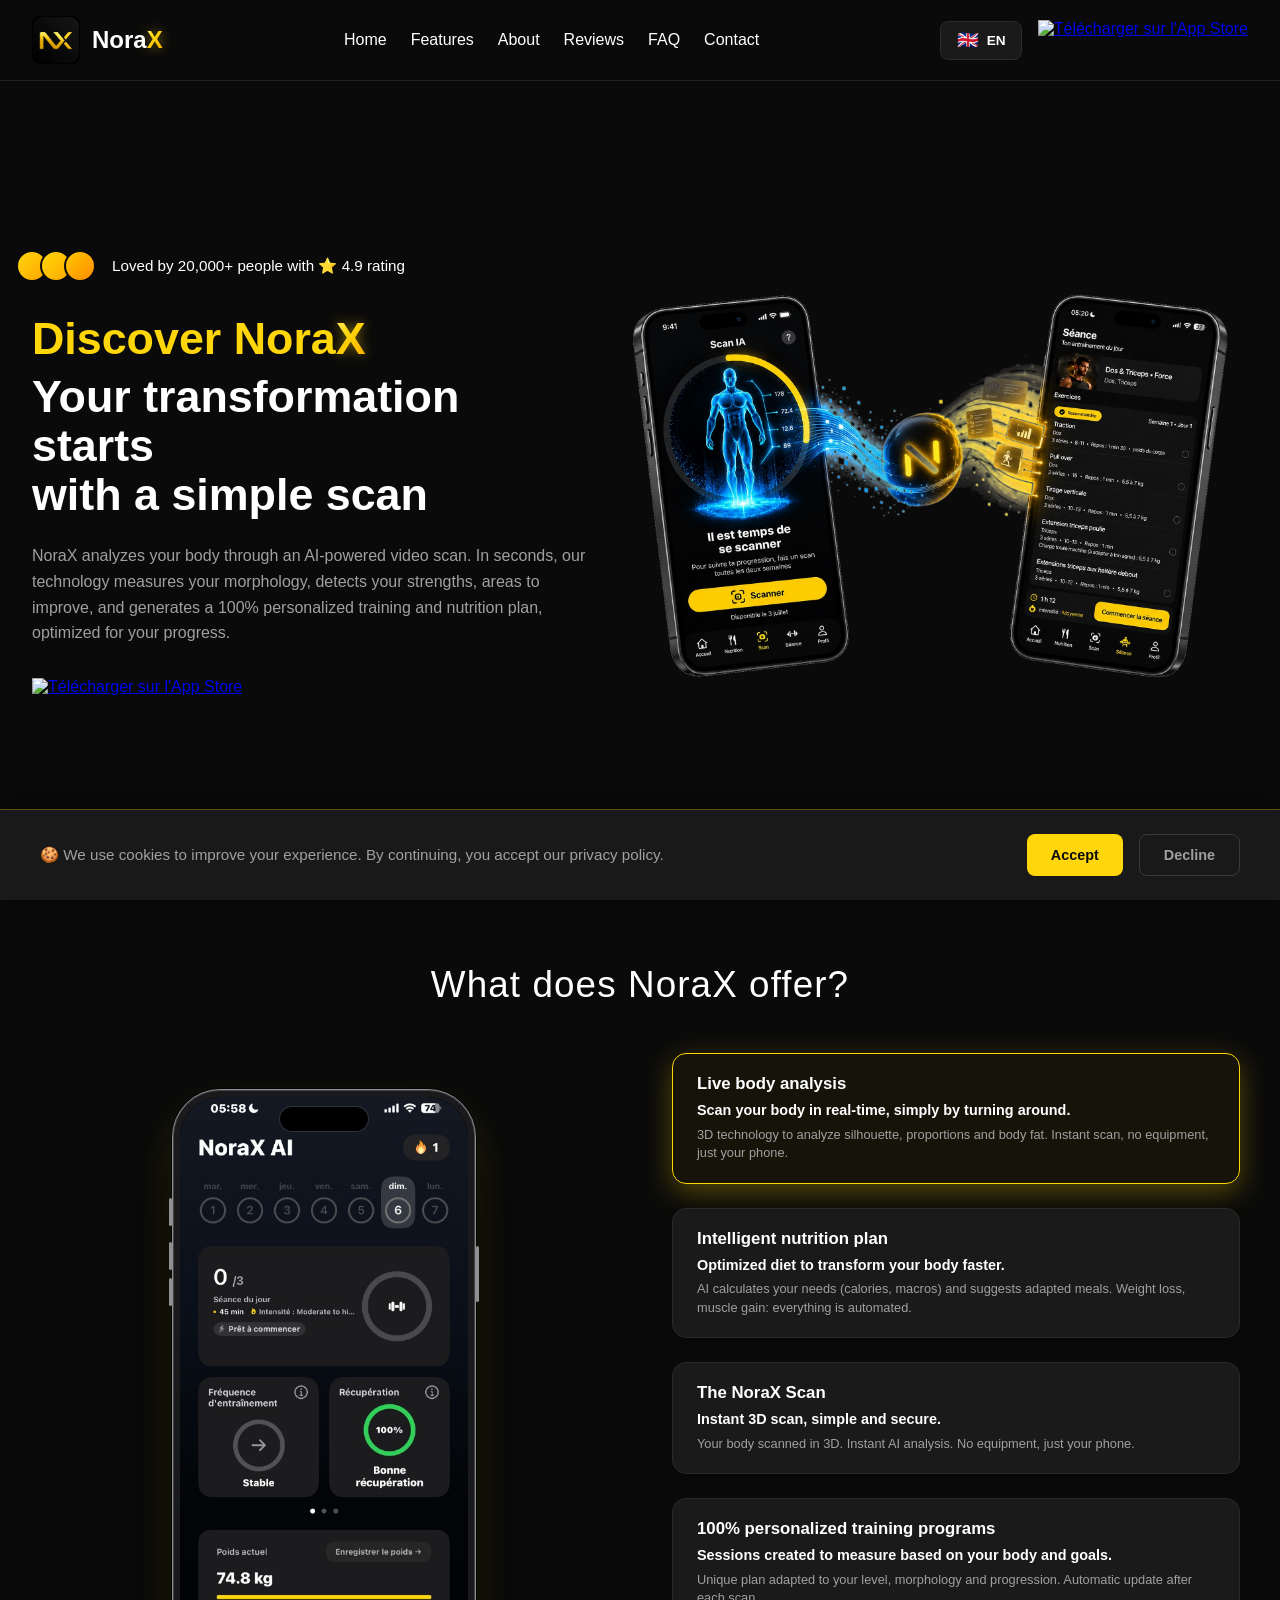
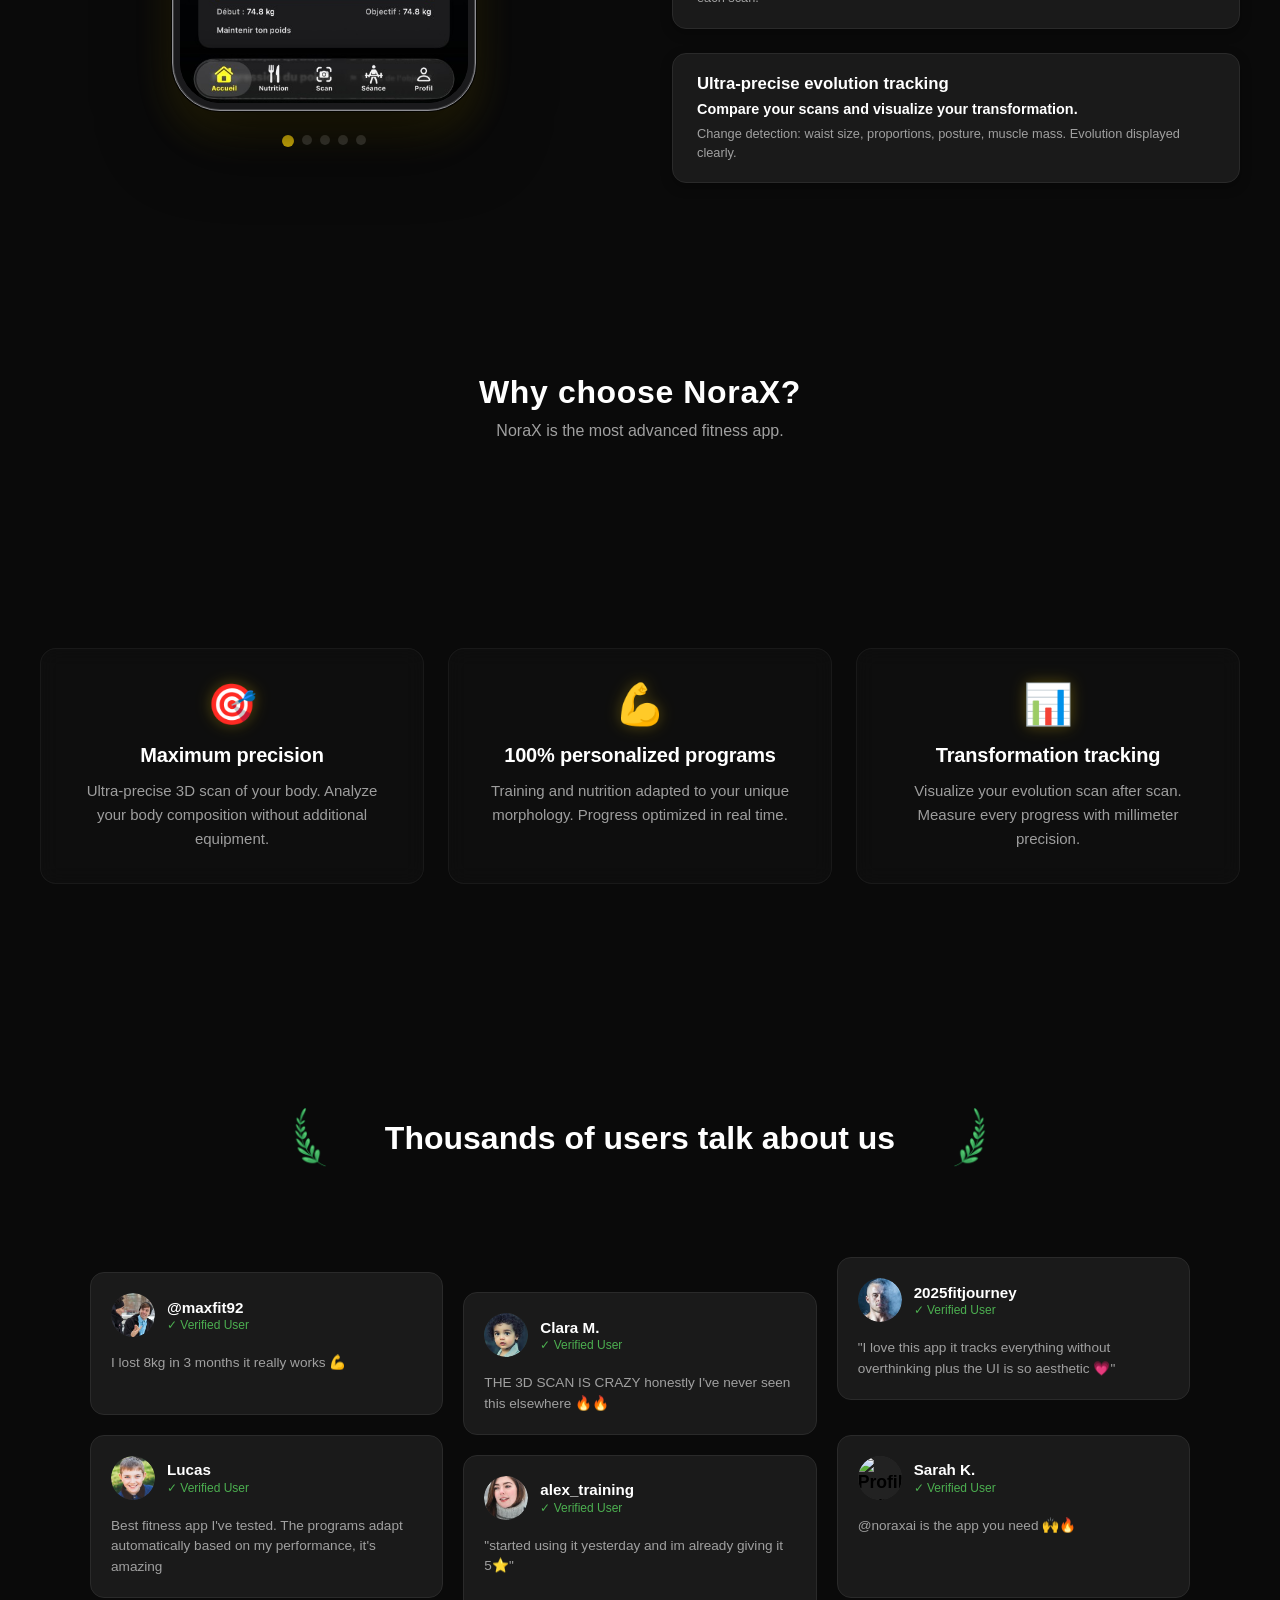
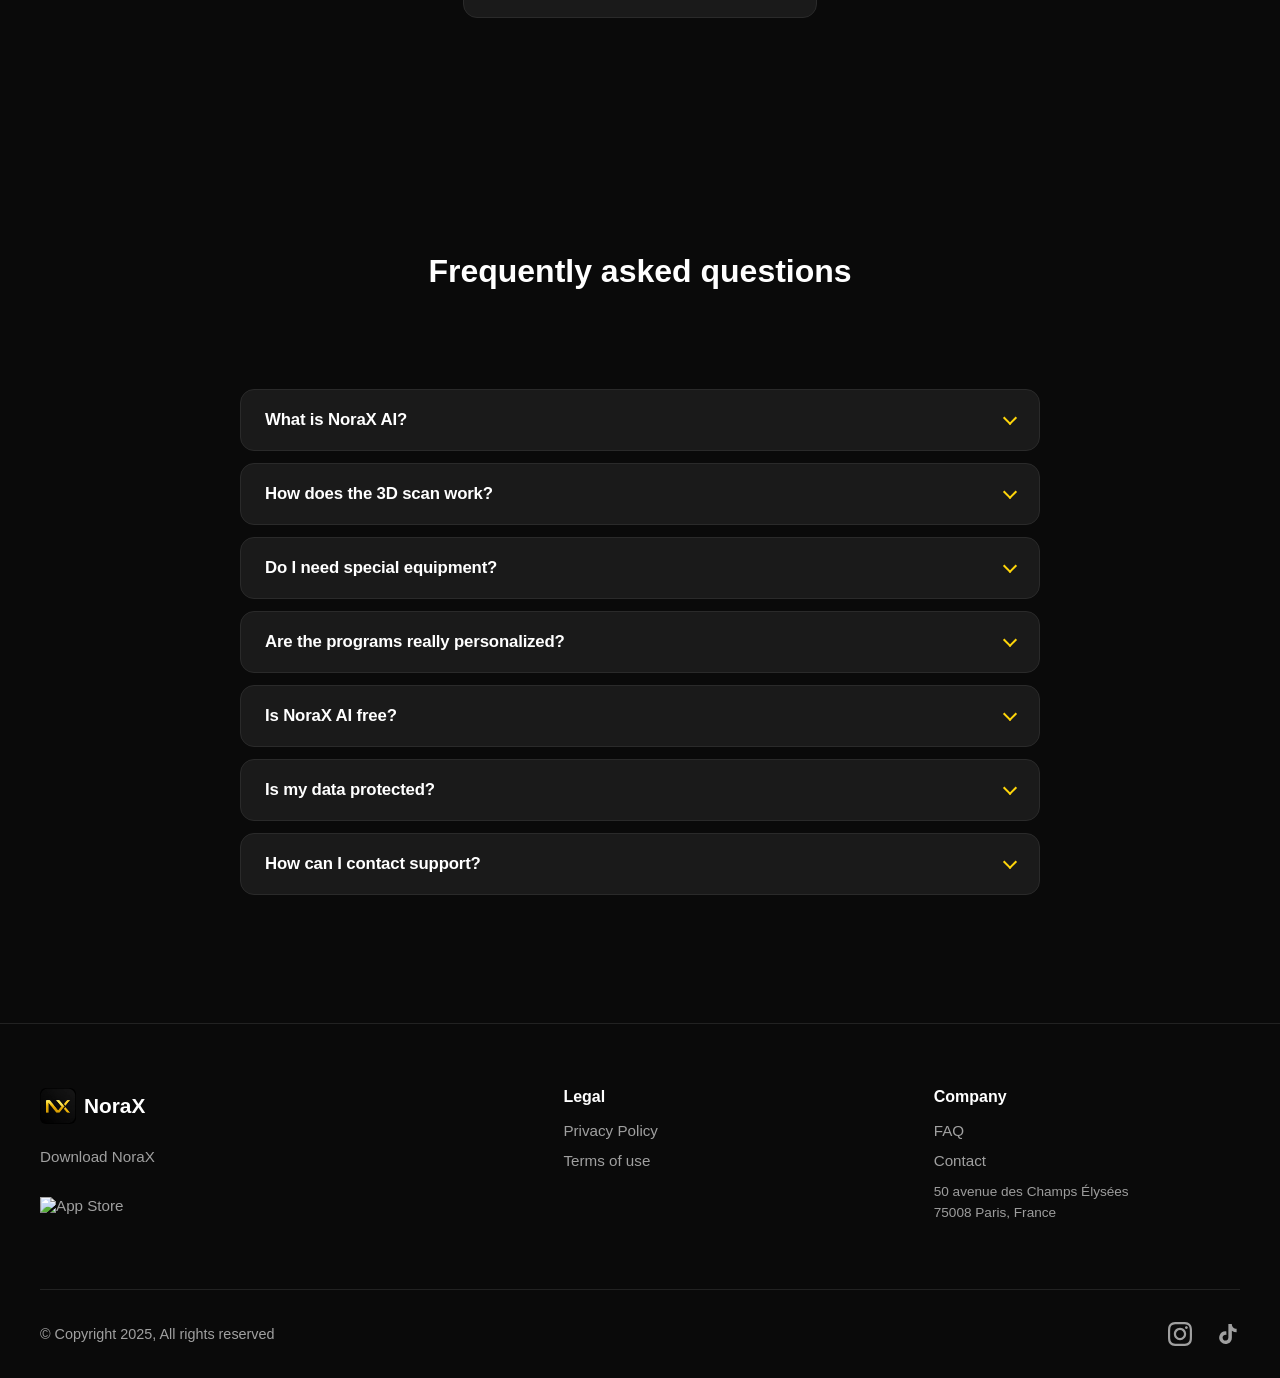
==== index.html @ 74c26665 "Restore the original simple FAQ accordion. Co-authored-by: Cursor <cursoragent@cursor.com>" ====
<!DOCTYPE html>
<html lang="fr">
<head>
    <link rel="icon" type="image/x-icon" href="favicon.ico">
    <link rel="icon" type="image/png" sizes="32x32" href="favicon-32.png">
    <link rel="icon" type="image/png" sizes="16x16" href="favicon-16.png">
    <meta charset="UTF-8">
    <meta name="viewport" content="width=device-width, initial-scale=1.0, maximum-scale=1.0, user-scalable=no">
    <title data-lang-fr="NoraX - Votre transformation commence avec un simple scan" data-lang-en="NoraX - Your transformation starts with a simple scan" data-lang-es="NoraX - Tu transformación comienza con un simple escaneo" data-lang-it="NoraX - La tua trasformazione inizia con una semplice scansione">NoraX - Votre transformation commence avec un simple scan</title>
    
    <!-- Preload Critical Assets -->
    <link rel="preload" href="styles.v3.css?v=1788662300" as="style">
    <link rel="preload" href="images/hero-norax-2560.png" as="image" imagesrcset="images/hero-norax-1920.png 1920w, images/hero-norax-2560.png 2560w, images/hero-norax-3840.png 3840w" imagesizes="(max-width: 768px) 100vw, (max-width: 1280px) 94vw, 1240px">
    <link rel="preload" href="images/app/01-accueil.jpg?v=1788662200" as="image">
    <link rel="preconnect" href="https://tools.applemediaservices.com">
    
    <!-- PWA Manifest -->
    <link rel="manifest" href="manifest.json">
    <meta name="theme-color" content="#FFD60A">
    <link rel="apple-touch-icon" href="logo-192.png">
    
    <!-- SEO Meta Tags -->
    <meta name="description" content="NoraX analyse votre corps grâce à l'IA et génère un plan d'entraînement 100% personnalisé. Transformation fitness intelligente." data-lang-fr="NoraX analyse votre corps grâce à l'IA et génère un plan d'entraînement 100% personnalisé. Transformation fitness intelligente." data-lang-en="NoraX analyzes your body with AI and generates a 100% personalized training plan. Smart fitness transformation." data-lang-es="NoraX analiza tu cuerpo con IA y genera un plan de entrenamiento 100% personalizado. Transformación fitness intelligente." data-lang-it="NoraX analizza il tuo corpo con l'IA e genera un piano di allenamento 100% personalizzato. Trasformazione fitness intelligente.">
    <meta name="keywords" content="fitness, IA, scan corporel, entraînement personnalisé, nutrition, transformation">
    
    <link rel="stylesheet" href="styles.v3.css?v=1788662300">
</head>
<body>
    <!-- Cookie Consent Banner -->
    <div class="cookie-banner" id="cookieBanner">
        <div class="cookie-content">
            <p data-lang-fr="🍪 Nous utilisons des cookies pour améliorer votre expérience. En continuant, vous acceptez notre politique de confidentialité." 
               data-lang-en="🍪 We use cookies to improve your experience. By continuing, you accept our privacy policy." 
               data-lang-es="🍪 Utilizamos cookies para mejorar tu experiencia. Al continuar, aceptas nuestra política de privacidad." 
               data-lang-it="🍪 Utilizziamo i cookie per migliorare la tua esperienza. Continuando, accetti la nostra politica sulla privacy.">
                🍪 Nous utilisons des cookies pour améliorer votre expérience. En continuant, vous acceptez notre politique de confidentialité.
            </p>
            <div class="cookie-buttons">
                <button class="cookie-btn cookie-accept" onclick="acceptCookies()" 
                        data-lang-fr="Accepter" data-lang-en="Accept" data-lang-es="Aceptar" data-lang-it="Accetta">Accepter</button>
                <button class="cookie-btn cookie-decline" onclick="declineCookies()" 
                        data-lang-fr="Refuser" data-lang-en="Decline" data-lang-es="Rechazar" data-lang-it="Rifiuta">Refuser</button>
            </div>
        </div>
    </div>
    
    <!-- Header -->
    <header>
        <nav class="navbar">
            <a href="/" class="logo">
                <img src="logo.png" alt="NoraX Logo" class="logo-img" loading="eager">
                <span>Nora<span class="gold-x">X</span></span>
            </a>
            <ul class="nav-links">
                <li><a href="#home" data-lang-fr="Accueil" data-lang-en="Home" data-lang-es="Inicio" data-lang-it="Home">Accueil</a></li>
                <li><a href="#features" data-lang-fr="Fonctionnalités" data-lang-en="Features" data-lang-es="Características" data-lang-it="Caratteristiche">Fonctionnalités</a></li>
                <li><a href="#about" data-lang-fr="À propos" data-lang-en="About" data-lang-es="Acerca de" data-lang-it="Chi siamo">À propos</a></li>
                <li><a href="#testimonials" data-lang-fr="Avis" data-lang-en="Reviews" data-lang-es="Opiniones" data-lang-it="Recensioni">Avis</a></li>
                <li><a href="#faq" data-lang-fr="FAQ" data-lang-en="FAQ" data-lang-es="FAQ" data-lang-it="FAQ">FAQ</a></li>
                <li><a href="mailto:support@noraxai.app" data-lang-fr="Contact" data-lang-en="Contact" data-lang-es="Contacto" data-lang-it="Contatto">Contact</a></li>
            </ul>
            <div class="nav-buttons">
                <div class="language-selector">
                    <button class="lang-btn active" data-lang="fr">
                        <span class="flag">🇫🇷</span>
                        <span class="lang-text">FR</span>
                    </button>
                    <div class="lang-dropdown">
                        <button class="lang-option" data-lang="fr">
                            <span class="flag">🇫🇷</span>
                            <span>Français</span>
                        </button>
                        <button class="lang-option" data-lang="en">
                            <span class="flag">🇬🇧</span>
                            <span>English</span>
                        </button>
                        <button class="lang-option" data-lang="es">
                            <span class="flag">🇪🇸</span>
                            <span>Español</span>
                        </button>
                        <button class="lang-option" data-lang="it">
                            <span class="flag">🇮🇹</span>
                            <span>Italiano</span>
                        </button>
                    </div>
                </div>
                <a href="https://apps.apple.com/fr/app/norax-ai/id6776386015" class="store-badge">
                    <img src="https://tools.applemediaservices.com/api/badges/download-on-the-app-store/black/en-us?size=250x83" alt="Télécharger sur l'App Store" loading="eager">
                </a>
            </div>
        </nav>
    </header>

    <!-- Hero Section -->
    <section class="hero" id="home">
        <div class="hero-content">
            <div class="hero-text">
                <div class="social-proof">
                    <div class="user-avatars">
                        <div class="avatar"></div>
                        <div class="avatar"></div>
                        <div class="avatar"></div>
                    </div>
                    <span style="margin-left: 0;" data-lang-fr="Aimé par + 20 000 personnes avec ⭐ 4.9 de note" data-lang-en="Loved by 20,000+ people with ⭐ 4.9 rating" data-lang-es="Amado por más de 20 000 personas con ⭐ 4.9 de calificación" data-lang-it="Amato da oltre 20.000 persone con ⭐ 4.9 di valutazione">Aimé par + 20 000 personnes avec ⭐ 4.9 de note</span>
                </div>
                
                <h1 data-lang-fr="Découvrez Nora<span class='gold-x'>X</span>" data-lang-en="Discover Nora<span class='gold-x'>X</span>" data-lang-es="Descubre Nora<span class='gold-x'>X</span>" data-lang-it="Scopri Nora<span class='gold-x'>X</span>">Découvrez Nora<span class="gold-x">X</span></h1>
                <h2 data-lang-fr="Votre transformation commence<br>avec un simple scan" data-lang-en="Your transformation starts<br>with a simple scan" data-lang-es="Tu transformación comienza<br>con un simple escaneo" data-lang-it="La tua trasformazione inizia<br>con una semplice scansione"><span class="hero-subtitle-text">Votre transformation commence<br>avec un simple scan</span></h2>
                
                <p class="description" data-lang-fr="NoraX analyse votre corps grâce à un scan vidéo alimenté par l'IA. En quelques secondes, notre technologie mesure votre morphologie, détecte vos points forts, vos zones à améliorer, et génère un plan d'entraînement et de nutrition 100% personnalisé, optimisé pour votre progression." data-lang-en="NoraX analyzes your body through an AI-powered video scan. In seconds, our technology measures your morphology, detects your strengths, areas to improve, and generates a 100% personalized training and nutrition plan, optimized for your progress." data-lang-es="NoraX analiza tu cuerpo mediante un escaneo de video impulsado por IA. En segundos, nuestra tecnología mide tu morfología, detecta tus puntos fuertes, áreas a mejorar y genera un plan de entrenamiento y nutrición 100% personalizado, optimizado para tu progreso." data-lang-it="NoraX analizza il tuo corpo tramite una scansione video alimentata dall'IA. In pochi secondi, la nostra tecnologia misura la tua morfologia, rileva i tuoi punti di forza, le aree da migliorare e genera un piano di allenamento e nutrizione 100% personalizzato, ottimizzato per il tuo progresso.">
                    NoraX analyse votre corps grâce à un scan vidéo alimenté par l'IA.
                    En quelques secondes, notre technologie mesure votre morphologie, détecte vos points forts, vos zones à améliorer, et génère un plan d'entraînement et de nutrition 100% personnalisé, optimisé pour votre progression.
                </p>
                
                <div class="cta-buttons">
                    <a href="https://apps.apple.com/fr/app/norax-ai/id6776386015" class="app-store-btn">
                        <img src="https://tools.applemediaservices.com/api/badges/download-on-the-app-store/black/en-us?size=250x83" alt="Télécharger sur l'App Store" loading="lazy">
                    </a>
                </div>
            </div>
            
            <div class="norax-hero-media">
                <img
                    src="images/hero-norax-2560.png"
                    srcset="
                        images/hero-norax-1920.png 1920w,
                        images/hero-norax-2560.png 2560w,
                        images/hero-norax-3840.png 3840w
                    "
                    sizes="(max-width: 768px) 100vw, (max-width: 1280px) 94vw, 1240px"
                    width="3840"
                    height="2560"
                    alt="NoraX transforme un scan corporel en séance personnalisée"
                    class="norax-hero-image"
                    decoding="async"
                    fetchpriority="high"
                >
            </div>
        </div>
    </section>

    <!-- Features Section -->
    <section class="features fade-in-section" id="features">
        <h2 data-lang-fr="Que propose NoraX ?" data-lang-en="What does NoraX offer?" data-lang-es="¿Qué ofrece NoraX?" data-lang-it="Cosa offre NoraX?">Que propose NoraX ?</h2>
        <div class="features-container">
            <!-- iPhone Mockup (Sticky Left) — même cadran que le hero -->
            <div class="phone-mockup-sticky fade-in-up">
                <div class="phone-mockup">
                    <div class="phone-mockup-wrapper">
                        <div class="dynamic-island" aria-hidden="true"></div>
                        <div class="phone-screen">
                            <img id="storyImage" src="images/app/01-accueil.jpg?v=1788662200" alt="Accueil NoraX" class="phone-screenshot loaded">
                        </div>
                    </div>
                </div>
                <div class="feature-dots">
                    <span class="dot active"></span>
                    <span class="dot"></span>
                    <span class="dot"></span>
                    <span class="dot"></span>
                    <span class="dot"></span>
                </div>
            </div>

            <!-- Feature Cards (Right) -->
            <div class="features-list">
                <div class="feature-card-block active fade-in-up" style="transition-delay: 0.1s;">
                    <h3 data-lang-fr="Analyse corporelle en direct" data-lang-en="Live body analysis" data-lang-es="Análisis corporal en directo" data-lang-it="Analisi corporea in diretta">Analyse corporelle en direct</h3>
                    <p class="subtitle" data-lang-fr="Scannez votre corps en temps réel, simplement en tournant sur vous-même." data-lang-en="Scan your body in real-time, simply by turning around." data-lang-es="Escanea tu cuerpo en tiempo real, simplemente girando sobre ti mismo." data-lang-it="Scansiona il tuo corpo in tempo reale, semplicemente girandoti.">Scannez votre corps en temps réel, simplement en tournant sur vous-même.</p>
                    <p data-lang-fr="Technologie 3D pour analyser silhouette, proportions et masse grasse. Scan instantané, sans équipement, juste votre téléphone." data-lang-en="3D technology to analyze silhouette, proportions and body fat. Instant scan, no equipment, just your phone." data-lang-es="Tecnología 3D para analizar silueta, proporciones y grasa corporal. Escaneo instantáneo, sin equipo, solo tu teléfono." data-lang-it="Tecnologia 3D per analizzare silhouette, proporzioni e grasso corporeo. Scansione istantanea, senza attrezzatura, solo il tuo telefono.">Technologie 3D pour analyser silhouette, proportions et masse grasse. Scan instantané, sans équipement, juste votre téléphone.</p>
                </div>

                <div class="feature-card-block fade-in-up" style="transition-delay: 0.2s;">
                    <h3 data-lang-fr="Plan nutritionnel intelligent" data-lang-en="Intelligent nutrition plan" data-lang-es="Plan nutricional inteligente" data-lang-it="Piano nutrizionale intelligente">Plan nutritionnel intelligent</h3>
                    <p class="subtitle" data-lang-fr="Une alimentation optimisée pour transformer votre corps plus vite." data-lang-en="Optimized diet to transform your body faster." data-lang-es="Una alimentación optimizada para transformar tu cuerpo más rápido." data-lang-it="Un'alimentazione ottimizzata per trasformare il tuo corpo più velocemente.">Une alimentation optimisée pour transformer votre corps plus vite.</p>
                    <p data-lang-fr="L'IA calcule vos besoins (calories, macros) et propose des repas adaptés. Perte de poids, prise de muscle : tout est automatisé." data-lang-en="AI calculates your needs (calories, macros) and suggests adapted meals. Weight loss, muscle gain: everything is automated." data-lang-es="La IA calcula tus necesidades (calorías, macros) y propone comidas adaptadas. Pérdida de peso, ganancia muscular: todo está automatizado." data-lang-it="L'IA calcola le tue esigenze (calorie, macro) e propone pasti adattati. Perdita di peso, aumento muscolare: tutto è automatizzato.">L'IA calcule vos besoins (calories, macros) et propose des repas adaptés. Perte de poids, prise de muscle : tout est automatisé.</p>
                </div>

                <div class="feature-card-block fade-in-up" style="transition-delay: 0.25s;">
                    <h3 data-lang-fr="Le Scan NoraX" data-lang-en="The NoraX Scan" data-lang-es="El escaneo NoraX" data-lang-it="La scansione NoraX">Le Scan NoraX</h3>
                    <p class="subtitle" data-lang-fr="Scan 3D instantané, simple et sécurisé." data-lang-en="Instant 3D scan, simple and secure." data-lang-es="Escaneo 3D instantáneo, simple y seguro." data-lang-it="Scansione 3D istantanea, semplice e sicura.">Scan 3D instantané, simple et sécurisé.</p>
                    <p data-lang-fr="Votre corps scanné en 3D. Analyse IA instantanée. Aucun équipement, juste votre téléphone." data-lang-en="Your body scanned in 3D. Instant AI analysis. No equipment, just your phone." data-lang-es="Tu cuerpo escaneado en 3D. Análisis IA instantáneo. Sin equipo, solo tu teléfono." data-lang-it="Il tuo corpo scansionato in 3D. Analisi IA istantanea. Nessuna attrezzatura, solo il tuo telefono.">Votre corps scanné en 3D. Analyse IA instantanée. Aucun équipement, juste votre téléphone.</p>
                </div>

                <div class="feature-card-block fade-in-up" style="transition-delay: 0.3s;">
                    <h3 data-lang-fr="Programmes d'entraînement 100 % personnalisés" data-lang-en="100% personalized training programs" data-lang-es="Programas de entrenamiento 100% personalizados" data-lang-it="Programmi di allenamento 100% personalizzati">Programmes d'entraînement 100 % personnalisés</h3>
                    <p class="subtitle" data-lang-fr="Des séances créées sur mesure selon votre corps et vos objectifs." data-lang-en="Sessions created to measure based on your body and goals." data-lang-es="Sesiones creadas a medida según tu cuerpo y objetivos." data-lang-it="Sessioni create su misura in base al tuo corpo e obiettivi.">Des séances créées sur mesure selon votre corps et vos objectifs.</p>
                    <p data-lang-fr="Plan unique adapté à votre niveau, morphologie et progression. Mise à jour automatique après chaque scan." data-lang-en="Unique plan adapted to your level, morphology and progression. Automatic update after each scan." data-lang-es="Plan único adaptado a tu nivel, morfología y progresión. Actualización automática después de cada escaneo." data-lang-it="Piano unico adattato al tuo livello, morfologia e progressione. Aggiornamento automatico dopo ogni scansione.">Plan unique adapté à votre niveau, morphologie et progression. Mise à jour automatique après chaque scan.</p>
                </div>

                <div class="feature-card-block fade-in-up" style="transition-delay: 0.4s;">
                    <h3 data-lang-fr="Suivi d'évolution ultra précis" data-lang-en="Ultra-precise evolution tracking" data-lang-es="Seguimiento de evolución ultra preciso" data-lang-it="Monitoraggio dell'evoluzione ultra preciso">Suivi d'évolution ultra précis</h3>
                    <p class="subtitle" data-lang-fr="Comparez vos scans et visualisez votre transformation." data-lang-en="Compare your scans and visualize your transformation." data-lang-es="Compara tus escaneos y visualiza tu transformación." data-lang-it="Confronta le tue scansioni e visualizza la tua trasformazione.">Comparez vos scans et visualisez votre transformation.</p>
                    <p data-lang-fr="Détection des changements : tour de taille, proportions, posture, masse musculaire. Évolution affichée clairement." data-lang-en="Change detection: waist size, proportions, posture, muscle mass. Evolution displayed clearly." data-lang-es="Detección de cambios: cintura, proporciones, postura, masa muscular. Evolución mostrada claramente." data-lang-it="Rilevamento dei cambiamenti: girovita, proporzioni, postura, massa muscolare. Evoluzione mostrata chiaramente.">Détection des changements : tour de taille, proportions, posture, masse musculaire. Évolution affichée clairement.</p>
                </div>
            </div>
        </div>
    </section>

    <!-- Why Choose Section -->
    <section class="why-choose fade-in-section" id="about">
        <div class="why-choose-content">
            <h2 data-lang-fr="Pourquoi choisir NoraX ?" data-lang-en="Why choose NoraX?" data-lang-es="¿Por qué elegir NoraX?" data-lang-it="Perché scegliere NoraX?">Pourquoi choisir NoraX ?</h2>
            <p class="why-subtitle" data-lang-fr="NoraX est l'application fitness la plus avancée." data-lang-en="NoraX is the most advanced fitness app." data-lang-es="NoraX es la aplicación fitness más avanzada." data-lang-it="NoraX è l'app fitness più avanzata.">NoraX est l'application fitness la plus avancée.</p>
            
            <div class="why-grid">
                <div class="why-card fade-in-up" style="transition-delay: 0.1s;">
                    <div class="why-icon">🎯</div>
                    <h3 data-lang-fr="Précision maximale" data-lang-en="Maximum precision" data-lang-es="Máxima precisión" data-lang-it="Massima precisione">Précision maximale</h3>
                    <p data-lang-fr="Scan 3D ultra-précis de votre corps. Analysez votre composition corporelle sans équipement additionnel." data-lang-en="Ultra-precise 3D scan of your body. Analyze your body composition without additional equipment." data-lang-es="Escaneo 3D ultra preciso de tu cuerpo. Analiza tu composición corporal sin equipo adicional." data-lang-it="Scansione 3D ultra precisa del tuo corpo. Analizza la tua composizione corporea senza attrezzatura aggiuntiva.">Scan 3D ultra-précis de votre corps. Analysez votre composition corporelle sans équipement additionnel.</p>
                </div>
                
                <div class="why-card fade-in-up" style="transition-delay: 0.2s;">
                    <div class="why-icon">💪</div>
                    <h3 data-lang-fr="Programmes 100% personnalisés" data-lang-en="100% personalized programs" data-lang-es="Programas 100% personalizados" data-lang-it="Programmi 100% personalizzati">Programmes 100% personnalisés</h3>
                    <p data-lang-fr="Entraînement et nutrition adaptés à votre morphologie unique. Progression optimisée en temps réel." data-lang-en="Training and nutrition adapted to your unique morphology. Progress optimized in real time." data-lang-es="Entrenamiento y nutrición adaptados a tu morfología única. Progresión optimizada en tiempo real." data-lang-it="Allenamento e nutrizione adattati alla tua morfologia unica. Progressi ottimizzati in tempo reale.">Entraînement et nutrition adaptés à votre morphologie unique. Progression optimisée en temps réel.</p>
                </div>
                
                <div class="why-card fade-in-up" style="transition-delay: 0.3s;">
                    <div class="why-icon">📊</div>
                    <h3 data-lang-fr="Suivi de transformation" data-lang-en="Transformation tracking" data-lang-es="Seguimiento de transformación" data-lang-it="Monitoraggio della trasformazione">Suivi de transformation</h3>
                    <p data-lang-fr="Visualisez votre évolution scan après scan. Mesurez chaque progrès avec une précision millimétrique." data-lang-en="Visualize your evolution scan after scan. Measure every progress with millimeter precision." data-lang-es="Visualiza tu evolución escaneo tras escaneo. Mide cada progreso con precisión milimétrica." data-lang-it="Visualizza la tua evoluzione scansione dopo scansione. Misura ogni progresso con precisione millimetrica.">Visualisez votre évolution scan après scan. Mesurez chaque progrès avec une précision millimétrique.</p>
                </div>
            </div>
        </div>
    </section>

    <!-- Testimonials Section -->
    <section class="testimonials fade-in-section" id="testimonials">
        <div class="testimonials-content">
            <div class="testimonials-header fade-in-up">
                <img src="leaf-left.png" alt="" class="leaf-decoration leaf-left" loading="lazy">
                <h2 data-lang-fr="Des milliers d'utilisateurs parlent de nous" data-lang-en="Thousands of users talk about us" data-lang-es="Miles de usuarios hablan de nosotros" data-lang-it="Migliaia di utenti parlano di noi">Des milliers d'utilisateurs parlent de nous</h2>
                <img src="leaf-right.png" alt="" class="leaf-decoration leaf-right" loading="lazy">
            </div>
            
            <div class="testimonials-grid">
                <div class="testimonial-card">
                    <div class="testimonial-header">
                        <div class="testimonial-avatar">
                            <img src="avatar1.jpg" alt="@maxfit92" loading="lazy">
                        </div>
                        <div class="testimonial-info">
                            <div class="testimonial-name">@maxfit92</div>
                            <div class="testimonial-verified" data-lang-fr="✓ Utilisateur vérifié" data-lang-en="✓ Verified User" data-lang-es="✓ Usuario Verificado" data-lang-it="✓ Utente Verificato">✓ Utilisateur vérifié</div>
                        </div>
                    </div>
                    <p data-lang-fr="j'ai perdu 8kg en 3 mois ça marche vraiment 💪" data-lang-en="I lost 8kg in 3 months it really works 💪" data-lang-es="Perdí 8kg en 3 meses realmente funciona 💪" data-lang-it="Ho perso 8kg in 3 mesi funziona davvero 💪">j'ai perdu 8kg en 3 mois ça marche vraiment 💪</p>
                </div>
                
                <div class="testimonial-card">
                    <div class="testimonial-header">
                        <div class="testimonial-avatar">
                            <img src="avatar2.jpg" alt="Clara M." loading="lazy">
                        </div>
                        <div class="testimonial-info">
                            <div class="testimonial-name">Clara M.</div>
                            <div class="testimonial-verified" data-lang-fr="✓ Utilisateur vérifié" data-lang-en="✓ Verified User" data-lang-es="✓ Usuario Verificado" data-lang-it="✓ Utente Verificato">✓ Utilisateur vérifié</div>
                        </div>
                    </div>
                    <p data-lang-fr="LE SCAN 3D EST DINGUE franchement j'ai jamais vu ça ailleurs 🔥🔥" data-lang-en="THE 3D SCAN IS CRAZY honestly I've never seen this elsewhere 🔥🔥" data-lang-es="EL ESCANEO 3D ES INCREÍBLE honestamente nunca vi esto en otro lugar 🔥🔥" data-lang-it="LA SCANSIONE 3D È PAZZESCA onestamente non l'ho mai vista altrove 🔥🔥">LE SCAN 3D EST DINGUE franchement j'ai jamais vu ça ailleurs 🔥🔥</p>
                </div>
                
                <div class="testimonial-card">
                    <div class="testimonial-header">
                        <div class="testimonial-avatar">
                            <img src="avatar3.jpg" alt="2025fitjourney" loading="lazy">
                        </div>
                        <div class="testimonial-info">
                            <div class="testimonial-name">2025fitjourney</div>
                            <div class="testimonial-verified" data-lang-fr="✓ Utilisateur vérifié" data-lang-en="✓ Verified User" data-lang-es="✓ Usuario Verificado" data-lang-it="✓ Utente Verificato">✓ Utilisateur vérifié</div>
                        </div>
                    </div>
                    <p>"I love this app it tracks everything without overthinking plus the UI is so aesthetic 💗"</p>
                </div>
                
                <div class="testimonial-card">
                    <div class="testimonial-header">
                        <div class="testimonial-avatar">
                            <img src="avatar4.jpg" alt="Lucas" loading="lazy">
                        </div>
                        <div class="testimonial-info">
                            <div class="testimonial-name">Lucas</div>
                            <div class="testimonial-verified" data-lang-fr="✓ Utilisateur vérifié" data-lang-en="✓ Verified User" data-lang-es="✓ Usuario Verificado" data-lang-it="✓ Utente Verificato">✓ Utilisateur vérifié</div>
                        </div>
                    </div>
                    <p data-lang-fr="Meilleure app fitness que j'ai testée. Les programmes s'adaptent automatiquement en fonction de mes perfs, c'est bluffant" data-lang-en="Best fitness app I've tested. The programs adapt automatically based on my performance, it's amazing" data-lang-es="Mejor app de fitness que he probado. Los programas se adaptan automáticamente según mi rendimiento, es increíble" data-lang-it="Migliore app fitness che ho testato. I programmi si adattano automaticamente in base alle mie prestazioni, è sorprendente">Meilleure app fitness que j'ai testée. Les programmes s'adaptent automatiquement en fonction de mes perfs, c'est bluffant</p>
                </div>
                
                <div class="testimonial-card">
                    <div class="testimonial-header">
                        <div class="testimonial-avatar">
                            <img src="avatar5.jpg" alt="alex_training" loading="lazy">
                        </div>
                        <div class="testimonial-info">
                            <div class="testimonial-name">alex_training</div>
                            <div class="testimonial-verified" data-lang-fr="✓ Utilisateur vérifié" data-lang-en="✓ Verified User" data-lang-es="✓ Usuario Verificado" data-lang-it="✓ Utente Verificato">✓ Utilisateur vérifié</div>
                        </div>
                    </div>
                    <p>"started using it yesterday and im already giving it 5⭐"</p>
                </div>
                
                <div class="testimonial-card">
                    <div class="testimonial-header">
                        <div class="testimonial-avatar">
                            <img src="https://static.thenounproject.com/png/5034901-200.png" alt="Profil par défaut" style="background:#222;border-radius:50%;object-fit:cover;" loading="lazy">
                        </div>
                        <div class="testimonial-info">
                            <div class="testimonial-name">Sarah K.</div>
                            <div class="testimonial-verified" data-lang-fr="✓ Utilisateur vérifié" data-lang-en="✓ Verified User" data-lang-es="✓ Usuario Verificado" data-lang-it="✓ Utente Verificato">✓ Utilisateur vérifié</div>
                        </div>
                    </div>
                    <p data-lang-fr="@noraxai est l'app qu'il vous faut 🙌🔥" data-lang-en="@noraxai is the app you need 🙌🔥" data-lang-es="@noraxai es la app que necesitas 🙌🔥" data-lang-it="@noraxai è l'app di cui hai bisogno 🙌🔥">@noraxai est l'app qu'il vous faut 🙌🔥</p>
                </div>
            </div>
        </div>
    </section>

    <!-- FAQ Section -->
    <section class="faq fade-in-section" id="faq">
        <div class="faq-content">
            <div class="faq-header fade-in-up">
                <h2 data-lang-fr="Questions fréquentes" data-lang-en="Frequently asked questions" data-lang-es="Preguntas frecuentes" data-lang-it="Domande frequenti">Questions fréquentes</h2>
            </div>
            <p class="faq-subtitle fade-in-up" data-lang-fr="On te dit tout, clairement, avant que tu te lances avec NoraX AI." data-lang-en="We'll tell you everything, straight up, before you start with NoraX AI." data-lang-es="Te lo contamos todo, claro y directo, antes de que empieces con NoraX AI." data-lang-it="Ti diciamo tutto, chiaro e diretto, prima che tu inizi con NoraX AI.">On te dit tout, clairement, avant que tu te lances avec NoraX AI.</p>

            <div class="faq-list">
                <details class="faq-item" name="norax-faq">
                    <summary>
                        <span data-lang-fr="Qu'est-ce que NoraX AI ?" data-lang-en="What is NoraX AI?" data-lang-es="¿Qué es NoraX AI?" data-lang-it="Che cos'è NoraX AI?">Qu'est-ce que NoraX AI ?</span>
                    </summary>
                    <div class="faq-answer">
                        <p data-lang-fr="NoraX AI, c'est ton coach fitness dans la poche. Tu scans ton corps en 3D, l'IA lit ta morphologie, et tu reçois un plan d'entraînement et de nutrition taillé pour toi." data-lang-en="NoraX AI is your fitness coach in your pocket. You scan your body in 3D, the AI reads your morphology, and you get a training and nutrition plan built just for you." data-lang-es="NoraX AI es tu coach fitness en el bolsillo. Escaneas tu cuerpo en 3D, la IA lee tu morfología, y recibes un plan de entrenamiento y nutrición hecho para ti." data-lang-it="NoraX AI è il tuo coach fitness in tasca. Scansioni il tuo corpo in 3D, l'IA legge la tua morfologia, e ricevi un piano di allenamento e nutrizione fatto per te.">NoraX AI, c'est ton coach fitness dans la poche. Tu scans ton corps en 3D, l'IA lit ta morphologie, et tu reçois un plan d'entraînement et de nutrition taillé pour toi.</p>
                    </div>
                </details>

                <details class="faq-item" name="norax-faq">
                    <summary>
                        <span data-lang-fr="Comment fonctionne le scan 3D ?" data-lang-en="How does the 3D scan work?" data-lang-es="¿Cómo funciona el escaneo 3D?" data-lang-it="Come funziona la scansione 3D?">Comment fonctionne le scan 3D ?</span>
                    </summary>
                    <div class="faq-answer">
                        <p data-lang-fr="Tu tournes sur toi-même devant ton iPhone, et c'est tout. En quelques secondes, l'IA mesure ta silhouette, tes proportions et ta composition corporelle. Pas de capteur, pas de matos en plus." data-lang-en="You just turn around in front of your iPhone, that's it. In a few seconds, the AI measures your silhouette, proportions, and body composition. No sensors, no extra gear." data-lang-es="Giras frente a tu iPhone, y listo. En unos segundos, la IA mide tu silueta, tus proporciones y tu composición corporal. Sin sensores, sin equipo extra." data-lang-it="Ti giri di fronte al tuo iPhone, e basta. In pochi secondi, l'IA misura la tua silhouette, le proporzioni e la composizione corporea. Niente sensori, niente attrezzi in più.">Tu tournes sur toi-même devant ton iPhone, et c'est tout. En quelques secondes, l'IA mesure ta silhouette, tes proportions et ta composition corporelle. Pas de capteur, pas de matos en plus.</p>
                    </div>
                </details>

                <details class="faq-item" name="norax-faq">
                    <summary>
                        <span data-lang-fr="Ai-je besoin d'équipement spécial ?" data-lang-en="Do I need special equipment?" data-lang-es="¿Necesito equipo especial?" data-lang-it="Serve un'attrezzatura speciale?">Ai-je besoin d'équipement spécial ?</span>
                    </summary>
                    <div class="faq-answer">
                        <p data-lang-fr="Non, vraiment. Ton iPhone suffit. Pas de balance connectée, pas de salle de sport obligatoire. Tu ouvres l'app, tu scans, tu y vas." data-lang-en="Nope. Your iPhone is enough. No smart scale, no gym required. You open the app, scan, and you're in." data-lang-es="No, de verdad. Tu iPhone basta. Sin báscula conectada, sin gimnasio obligatorio. Abres la app, escaneas, y listo." data-lang-it="No, davvero. Basta il tuo iPhone. Niente bilancia smart, nessuna palestra obbligatoria. Apri l'app, scansiona, e parti.">Non, vraiment. Ton iPhone suffit. Pas de balance connectée, pas de salle de sport obligatoire. Tu ouvres l'app, tu scans, tu y vas.</p>
                    </div>
                </details>

                <details class="faq-item" name="norax-faq">
                    <summary>
                        <span data-lang-fr="Les programmes sont-ils vraiment personnalisés ?" data-lang-en="Are the programs really personalized?" data-lang-es="¿Los programas son realmente personalizados?" data-lang-it="I programmi sono davvero personalizzati?">Les programmes sont-ils vraiment personnalisés ?</span>
                    </summary>
                    <div class="faq-answer">
                        <p data-lang-fr="Oui, et pas juste un peu. Ton plan part de ton scan, de ton niveau et de tes objectifs. Tu refais un scan, il se met à jour tout seul." data-lang-en="Yes — and not just a little. Your plan starts from your scan, your level, and your goals. You scan again, it updates on its own." data-lang-es="Sí, y no solo un poco. Tu plan nace de tu escaneo, tu nivel y tus objetivos. Vuelves a escanear, y se actualiza solo." data-lang-it="Sì, e non solo un po'. Il tuo piano parte dalla tua scansione, dal tuo livello e dai tuoi obiettivi. Rifai una scansione, e si aggiorna da solo.">Oui, et pas juste un peu. Ton plan part de ton scan, de ton niveau et de tes objectifs. Tu refais un scan, il se met à jour tout seul.</p>
                    </div>
                </details>

                <details class="faq-item" name="norax-faq">
                    <summary>
                        <span data-lang-fr="NoraX AI est-elle gratuite ?" data-lang-en="Is NoraX AI free?" data-lang-es="¿NoraX AI es gratuita?" data-lang-it="NoraX AI è gratuita?">NoraX AI est-elle gratuite ?</span>
                    </summary>
                    <div class="faq-answer">
                        <p data-lang-fr="NoraX AI est sur l'App Store. Pour débloquer le scan 3D, les programmes perso et le suivi de ta transformation, tu passes en premium." data-lang-en="NoraX AI is on the App Store. To unlock the 3D scan, your personal programs, and transformation tracking, you go premium." data-lang-es="NoraX AI está en el App Store. Para desbloquear el escaneo 3D, tus programas personales y el seguimiento de tu transformación, pasas a premium." data-lang-it="NoraX AI è sull'App Store. Per sbloccare la scansione 3D, i programmi personali e il monitoraggio della tua trasformazione, passi al premium.">NoraX AI est sur l'App Store. Pour débloquer le scan 3D, les programmes perso et le suivi de ta transformation, tu passes en premium.</p>
                    </div>
                </details>

                <details class="faq-item" name="norax-faq">
                    <summary>
                        <span data-lang-fr="Mes données sont-elles protégées ?" data-lang-en="Is my data protected?" data-lang-es="¿Mis datos están protegidos?" data-lang-it="I miei dati sono protetti?">Mes données sont-elles protégées ?</span>
                    </summary>
                    <div class="faq-answer">
                        <p data-lang-fr="Oui. Tes scans et tes infos restent confidentiels. Tu peux tout lire dans notre <a href='/privacy'>politique de confidentialité</a>." data-lang-en="Yes. Your scans and personal info stay confidential. You can read everything in our <a href='/privacy'>privacy policy</a>." data-lang-es="Sí. Tus escaneos y tus datos se quedan confidenciales. Puedes leerlo todo en nuestra <a href='/privacy'>política de privacidad</a>." data-lang-it="Sì. Le tue scansioni e i tuoi dati restano riservati. Puoi leggere tutto nella nostra <a href='/privacy'>informativa sulla privacy</a>.">Oui. Tes scans et tes infos restent confidentiels. Tu peux tout lire dans notre <a href="/privacy">politique de confidentialité</a>.</p>
                    </div>
                </details>

                <details class="faq-item" name="norax-faq">
                    <summary>
                        <span data-lang-fr="Comment contacter le support ?" data-lang-en="How can I contact support?" data-lang-es="¿Cómo puedo contactar con el soporte?" data-lang-it="Come posso contattare il supporto?">Comment contacter le support ?</span>
                    </summary>
                    <div class="faq-answer">
                        <p data-lang-fr="Envoie-nous un mail à <a href='mailto:support@noraxai.app'>support@noraxai.app</a>. On te répond en général sous 24 à 48 heures." data-lang-en="Send us an email at <a href='mailto:support@noraxai.app'>support@noraxai.app</a>. We usually get back to you within 24 to 48 hours." data-lang-es="Escríbenos a <a href='mailto:support@noraxai.app'>support@noraxai.app</a>. Normalmente te respondemos en 24 a 48 horas." data-lang-it="Scrivici a <a href='mailto:support@noraxai.app'>support@noraxai.app</a>. Di solito ti rispondiamo entro 24-48 ore.">Envoie-nous un mail à <a href="mailto:support@noraxai.app">support@noraxai.app</a>. On te répond en général sous 24 à 48 heures.</p>
                    </div>
                </details>
            </div>
        </div>
    </section>

    <!-- Footer -->
    <footer>
        <div class="footer-content">
            <div class="footer-section footer-brand">
                <div class="footer-logo">
                    <img src="logo.png" alt="NoraX Logo" class="footer-logo-img" loading="lazy">
                    <span>NoraX</span>
                </div>
                <p class="footer-tagline" data-lang-fr="Télécharger NoraX" data-lang-en="Download NoraX" data-lang-es="Descargar NoraX" data-lang-it="Scarica NoraX">Télécharger NoraX</p>
                <div class="footer-store-badges">
                    <a href="https://apps.apple.com/fr/app/norax-ai/id6776386015" class="footer-app-store">
                        <img src="https://tools.applemediaservices.com/api/badges/download-on-the-app-store/black/en-us?size=250x83" alt="App Store" loading="lazy">
                    </a>
                </div>
            </div>
            
            <div class="footer-section">
                <h4 data-lang-fr="Légal" data-lang-en="Legal" data-lang-es="Legal" data-lang-it="Legale">Légal</h4>
                <ul>
                    <li><a href="/privacy" data-lang-fr="Politique de confidentialité" data-lang-en="Privacy Policy" data-lang-es="Política de privacidad" data-lang-it="Informativa sulla privacy">Politique de confidentialité</a></li>
                    <li><a href="/terms" data-lang-fr="Conditions d'utilisation" data-lang-en="Terms of use" data-lang-es="Términos de uso" data-lang-it="Termini di utilizzo">Conditions d'utilisation</a></li>
                </ul>
            </div>
            
            <div class="footer-section">
                <h4 data-lang-fr="Entreprise" data-lang-en="Company" data-lang-es="Empresa" data-lang-it="Azienda">Entreprise</h4>
                <ul>
                    <li><a href="#faq" data-lang-fr="FAQ" data-lang-en="FAQ" data-lang-es="FAQ" data-lang-it="FAQ">FAQ</a></li>
                    <li><a href="mailto:support@noraxai.app" data-lang-fr="Contact" data-lang-en="Contact" data-lang-es="Contact" data-lang-it="Contact">Contact</a></li>
                    <li style="color: rgba(255,255,255,0.6); font-size: 0.85rem; line-height: 1.5;">50 avenue des Champs Élysées<br>75008 Paris, France</li>
                </ul>
            </div>
        </div>
        
        <div class="footer-bottom">
            <p data-lang-fr="© Copyright 2025, Tous droits réservés" data-lang-en="© Copyright 2025, All rights reserved" data-lang-es="© Copyright 2025, Todos los derechos reservados" data-lang-it="© Copyright 2025, Tutti i diritti riservati">© Copyright 2025, Tous droits réservés</p>
            <div class="footer-social">
                <a href="https://instagram.com/norax.app" target="_blank" aria-label="Instagram">
                    <svg width="24" height="24" viewBox="0 0 24 24" fill="none" xmlns="http://www.w3.org/2000/svg">
                        <path d="M12 2.163c3.204 0 3.584.012 4.85.07 3.252.148 4.771 1.691 4.919 4.919.058 1.265.069 1.645.069 4.849 0 3.205-.012 3.584-.069 4.849-.149 3.225-1.664 4.771-4.919 4.919-1.266.058-1.644.07-4.85.07-3.204 0-3.584-.012-4.849-.07-3.26-.149-4.771-1.699-4.919-4.92-.058-1.265-.07-1.644-.07-4.849 0-3.204.013-3.583.07-4.849.149-3.227 1.664-4.771 4.919-4.919 1.266-.057 1.645-.069 4.849-.069zm0-2.163c-3.259 0-3.667.014-4.947.072-4.358.2-6.78 2.618-6.98 6.98-.059 1.281-.073 1.689-.073 4.948 0 3.259.014 3.668.072 4.948.2 4.358 2.618 6.78 6.98 6.98 1.281.058 1.689.072 4.948.072 3.259 0 3.668-.014 4.948-.072 4.354-.2 6.782-2.618 6.979-6.98.059-1.28.073-1.689.073-4.948 0-3.259-.014-3.667-.072-4.947-.196-4.354-2.617-6.78-6.979-6.98-1.281-.059-1.69-.073-4.949-.073zm0 5.838c-3.403 0-6.162 2.759-6.162 6.162s2.759 6.163 6.162 6.163 6.162-2.759 6.162-6.163c0-3.403-2.759-6.162-6.162-6.162zm0 10.162c-2.209 0-4-1.79-4-4 0-2.209 1.791-4 4-4s4 1.791 4 4c0 2.21-1.791 4-4 4zm6.406-11.845c-.796 0-1.441.645-1.441 1.44s.645 1.44 1.441 1.44c.795 0 1.439-.645 1.439-1.44s-.644-1.44-1.439-1.44z" fill="currentColor"/>
                    </svg>
                </a>
                <a href="https://www.tiktok.com/@norax.app" target="_blank" aria-label="TikTok">
                    <svg width="24" height="24" viewBox="0 0 24 24" fill="none" xmlns="http://www.w3.org/2000/svg">
                        <path d="M19.59 6.69a4.83 4.83 0 0 1-3.77-4.25V2h-3.45v13.67a2.89 2.89 0 0 1-5.2 1.74 2.89 2.89 0 0 1 2.31-4.64 2.93 2.93 0 0 1 .88.13V9.4a6.84 6.84 0 0 0-1-.05A6.33 6.33 0 0 0 5 20.1a6.34 6.34 0 0 0 10.86-4.43v-7a8.16 8.16 0 0 0 4.77 1.52v-3.4a4.85 4.85 0 0 1-1-.1z" fill="currentColor"/>
                    </svg>
                </a>
            </div>
        </div>
    </footer>

    <script>
        // Cookie Management
        function acceptCookies() {
            localStorage.setItem('cookieConsent', 'accepted');
            document.getElementById('cookieBanner').style.display = 'none';
            
            // Haptic feedback on mobile
            if ('vibrate' in navigator) {
                navigator.vibrate(50);
            }
        }
        
        function declineCookies() {
            localStorage.setItem('cookieConsent', 'declined');
            document.getElementById('cookieBanner').style.display = 'none';
            
            // Haptic feedback on mobile
            if ('vibrate' in navigator) {
                navigator.vibrate([50, 50, 50]);
            }
        }
        
        // Check cookie consent on load
        window.addEventListener('DOMContentLoaded', () => {
            const consent = localStorage.getItem('cookieConsent');
            if (consent) {
                document.getElementById('cookieBanner').style.display = 'none';
            }
        });
        
        // Auto-detect language and set it
        function detectAndSetLanguage() {
            const savedLang = localStorage.getItem('preferredLanguage');
            if (!savedLang) {
                const browserLang = navigator.language.split('-')[0];
                const supportedLangs = ['fr', 'en', 'es', 'it'];
                const detectedLang = supportedLangs.includes(browserLang) ? browserLang : 'en';
                
                if (detectedLang !== 'fr') {
                    localStorage.setItem('preferredLanguage', detectedLang);
                    const option = document.querySelector(`[data-lang="${detectedLang}"]`);
                    if (option) {
                        const flag = option.querySelector('.flag').textContent;
                        const langBtn = document.querySelector('.lang-btn');
                        langBtn.querySelector('.flag').textContent = flag;
                        langBtn.querySelector('.lang-text').textContent = detectedLang.toUpperCase();
                        updateContent(detectedLang);
                    }
                }
            }
        }
        
        // PWA Installation
        let deferredPrompt;
        
        window.addEventListener('beforeinstallprompt', (e) => {
            e.preventDefault();
            deferredPrompt = e;
            
            // Show install button if you want
            console.log('PWA can be installed');
        });
        
        // Touch gestures for mobile
        let touchStartX = 0;
        let touchStartY = 0;
        let touchEndX = 0;
        let touchEndY = 0;
        
        function handleSwipe(element, onSwipeLeft, onSwipeRight) {
            element.addEventListener('touchstart', (e) => {
                touchStartX = e.changedTouches[0].screenX;
                touchStartY = e.changedTouches[0].screenY;
            }, { passive: true });
            
            element.addEventListener('touchend', (e) => {
                touchEndX = e.changedTouches[0].screenX;
                touchEndY = e.changedTouches[0].screenY;
                
                const swipeThreshold = 50;
                const diffX = touchStartX - touchEndX;
                const diffY = Math.abs(touchStartY - touchEndY);
                
                // Only trigger if horizontal swipe is dominant
                if (Math.abs(diffX) > swipeThreshold && diffY < 100) {
                    if (diffX > 0 && onSwipeLeft) {
                        onSwipeLeft();
                        if ('vibrate' in navigator) navigator.vibrate(30);
                    } else if (diffX < 0 && onSwipeRight) {
                        onSwipeRight();
                        if ('vibrate' in navigator) navigator.vibrate(30);
                    }
                }
            }, { passive: true });
        }
        
        // Register Service Worker for PWA (DISABLED FOR NOW)
        /*
        if ('serviceWorker' in navigator) {
            window.addEventListener('load', () => {
                navigator.serviceWorker.register('/sw.js')
                    .then(registration => {
                        console.log('SW registered:', registration);
                    })
                    .catch(err => {
                        console.log('SW registration failed:', err);
                    });
            });
        }
        */
        
        // Function to update page content
        function updateContent(lang) {
            // Update all elements with data-lang attributes
            document.querySelectorAll('[data-lang-fr]').forEach(element => {
                const attrName = `data-lang-${lang}`;
                if (element.hasAttribute(attrName)) {
                    const translation = element.getAttribute(attrName);
                    
                    // Use innerHTML for elements that might contain HTML tags or special characters
                    if (translation.includes('<')) {
                        element.innerHTML = translation;
                    } else {
                        element.textContent = translation;
                    }
                }
            });
            
            // Update page title
            const titles = {
                fr: 'NoraX - Votre transformation commence avec un simple scan',
                en: 'NoraX - Your transformation starts with a simple scan',
                es: 'NoraX - Tu transformación comienza con un simple escaneo',
                it: 'NoraX - La tua trasformazione inizia con una semplice scansione'
            };
            document.title = titles[lang];
            
            // Update HTML lang attribute
            document.documentElement.lang = lang;
            
            // Save language preference
            localStorage.setItem('preferredLanguage', lang);
        }

        // Language selector functionality
        const langBtn = document.querySelector('.lang-btn');
        const langDropdown = document.querySelector('.lang-dropdown');
        const langOptions = document.querySelectorAll('.lang-option');

        langBtn.addEventListener('click', (e) => {
            e.stopPropagation();
            langDropdown.classList.toggle('active');
        });

        document.addEventListener('click', () => {
            langDropdown.classList.remove('active');
        });

        langOptions.forEach(option => {
            option.addEventListener('click', (e) => {
                e.stopPropagation();
                const lang = option.dataset.lang;
                const flag = option.querySelector('.flag').textContent;
                const text = lang.toUpperCase();
                
                langBtn.querySelector('.flag').textContent = flag;
                langBtn.querySelector('.lang-text').textContent = text;
                langDropdown.classList.remove('active');
                
                // Update all content
                updateContent(lang);
            });
        });

        // Load saved language on page load
        window.addEventListener('DOMContentLoaded', () => {
            // Detect and set language automatically
            detectAndSetLanguage();
            
            const savedLang = localStorage.getItem('preferredLanguage') || 'fr';
            if (savedLang !== 'fr') {
                const option = document.querySelector(`[data-lang="${savedLang}"]`);
                if (option) {
                    const flag = option.querySelector('.flag').textContent;
                    langBtn.querySelector('.flag').textContent = flag;
                    langBtn.querySelector('.lang-text').textContent = savedLang.toUpperCase();
                    updateContent(savedLang);
                }
            }
            
            // Lazy loading images fade-in effect
            const lazyImages = document.querySelectorAll('img[loading="lazy"]');
            const imageObserver = new IntersectionObserver((entries, observer) => {
                entries.forEach(entry => {
                    if (entry.isIntersecting) {
                        const img = entry.target;
                        img.classList.add('loaded');
                        observer.unobserve(img);
                    }
                });
            });
            
            lazyImages.forEach(img => {
                if (img.complete) {
                    img.classList.add('loaded');
                } else {
                    img.addEventListener('load', () => {
                        img.classList.add('loaded');
                    });
                    imageObserver.observe(img);
                }
            });
            
            // Scroll animations for sections and elements
            const scrollElements = document.querySelectorAll('.fade-in-section, .fade-in-up');
            const scrollObserver = new IntersectionObserver((entries) => {
                entries.forEach(entry => {
                    if (entry.isIntersecting) {
                        entry.target.classList.add('visible');
                        scrollObserver.unobserve(entry.target);
                    }
                });
            }, {
                threshold: 0.12,
                rootMargin: '0px 0px -8% 0px'
            });
            
            scrollElements.forEach(el => {
                scrollObserver.observe(el);
            });

            document.querySelectorAll('.faq-item').forEach(item => {
                item.addEventListener('toggle', () => {
                    if (!item.open) return;
                    document.querySelectorAll('.faq-item[open]').forEach(other => {
                        if (other !== item) other.removeAttribute('open');
                    });
                });
            });
            
            // Smooth scroll with ease-in-out (Mac + iPhone)
            function smoothScrollTo(targetPosition, duration) {
                const startPosition = window.pageYOffset;
                const distance = targetPosition - startPosition;
                const absDistance = Math.abs(distance);
                if (absDistance < 2) return;

                const prefersReduced = window.matchMedia('(prefers-reduced-motion: reduce)').matches;
                if (prefersReduced) {
                    window.scrollTo(0, targetPosition);
                    return;
                }

                const scrollDuration = duration != null
                    ? duration
                    : Math.min(1100, Math.max(480, absDistance * 0.55));
                let startTime = null;

                function easeInOutCubic(t) {
                    return t < 0.5
                        ? 4 * t * t * t
                        : 1 - Math.pow(-2 * t + 2, 3) / 2;
                }

                function animation(currentTime) {
                    if (startTime === null) startTime = currentTime;
                    const timeElapsed = currentTime - startTime;
                    const progress = Math.min(timeElapsed / scrollDuration, 1);
                    window.scrollTo(0, startPosition + distance * easeInOutCubic(progress));
                    if (progress < 1) {
                        requestAnimationFrame(animation);
                    }
                }

                requestAnimationFrame(animation);
            }
            
            // Smooth scroll for navigation links
            document.querySelectorAll('a[href^="#"]').forEach(anchor => {
                anchor.addEventListener('click', function (e) {
                    const href = this.getAttribute('href');
                    if (href !== '#' && href.length > 1) {
                        e.preventDefault();
                        const target = document.querySelector(href);
                        if (target) {
                            const targetPosition = target.getBoundingClientRect().top + window.pageYOffset - 40;
                            smoothScrollTo(targetPosition);
                        }
                    }
                });
            });
            
            // Feature cards selection
            const featureCards = document.querySelectorAll('.feature-card-block');
            const featureDots = document.querySelectorAll('.feature-dots .dot');
            const phoneWrapper = document.querySelector('.phone-mockup-sticky .phone-mockup');
            let currentFeatureIndex = 0;
            let touchStartX = 0, touchEndX = 0, mouseStartX = 0, mouseEndX = 0, isDragging = false;

            const storyImages = [
                'images/app/01-accueil.jpg?v=1788662200',
                'images/app/02-nutrition.jpg?v=1788662200',
                'images/app/03-scan.jpg?v=1788662200',
                'images/app/04-seance.jpg?v=1788662200',
                'images/app/05-profil.jpg?v=1788662200'
            ];
            const storyImageEl = document.getElementById('storyImage');
            storyImages.forEach(function(src) {
                const preload = new Image();
                preload.src = src;
            });
            
            function setActiveFeature(index) {
                if (index === currentFeatureIndex) return;
                const direction = index > currentFeatureIndex ? 'left' : 'right';
                featureCards.forEach(c => c.classList.remove('active'));
                featureDots.forEach(d => d.classList.remove('active'));
                if (featureCards[index] && featureDots[index]) {
                    featureCards[index].classList.add('active');
                    featureDots[index].classList.add('active');
                    if (storyImageEl && storyImages[index]) {
                        storyImageEl.classList.remove('slide-left', 'slide-right');
                        void storyImageEl.offsetWidth;
                        storyImageEl.classList.add('slide-' + direction);
                        storyImageEl.src = storyImages[index];
                        storyImageEl.classList.add('loaded');
                        setTimeout(function() {
                            storyImageEl.classList.remove('slide-left', 'slide-right');
                        }, 500);
                    }
                    currentFeatureIndex = index;
                }
            }

            // Swipe tactile + drag souris sur le telephone Fonctionnalites
            if (phoneWrapper) {
                phoneWrapper.style.cursor = 'grab';

                function handleFeatureSwipe(diffX) {
                    if (Math.abs(diffX) < 50) return;
                    if (diffX > 0 && currentFeatureIndex < featureCards.length - 1) {
                        setActiveFeature(currentFeatureIndex + 1);
                    } else if (diffX < 0 && currentFeatureIndex > 0) {
                        setActiveFeature(currentFeatureIndex - 1);
                    }
                }

                phoneWrapper.addEventListener('mousedown', function(e) {
                    isDragging = true; mouseStartX = mouseEndX = e.pageX;
                    phoneWrapper.style.cursor = 'grabbing';
                    e.preventDefault();
                });
                window.addEventListener('mousemove', function(e) {
                    if (isDragging) mouseEndX = e.pageX;
                });
                window.addEventListener('mouseup', function() {
                    if (!isDragging) return;
                    isDragging = false;
                    phoneWrapper.style.cursor = 'grab';
                    handleFeatureSwipe(mouseStartX - mouseEndX);
                });
                phoneWrapper.addEventListener('mouseleave', function() {
                    if (!isDragging) return;
                    isDragging = false;
                    phoneWrapper.style.cursor = 'grab';
                    handleFeatureSwipe(mouseStartX - mouseEndX);
                });
                phoneWrapper.addEventListener('touchstart', function(e) {
                    touchStartX = e.changedTouches[0].screenX;
                }, { passive: true });
                phoneWrapper.addEventListener('touchend', function(e) {
                    touchEndX = e.changedTouches[0].screenX;
                    handleFeatureSwipe(touchStartX - touchEndX);
                }, { passive: true });
            }

            featureCards.forEach((card, index) => {
                card.addEventListener('click', function() {
                    setActiveFeature(index);
                });
            });
            
            // Dots selection
            featureDots.forEach((dot, index) => {
                dot.addEventListener('click', function() {
                    setActiveFeature(index);
                });
            });

            // Boutons invisibles sur la barre du téléphone
            // Pour les deux barres (hero et sticky)
            document.querySelectorAll('.phone-nav-btn').forEach(btn => {
                btn.addEventListener('click', function(e) {
                    const idx = parseInt(this.getAttribute('data-index'));
                    // Slide sur le mockup sticky (features)
                    setActiveFeature(idx);
                    // Scroll vers la section features si on clique depuis la hero
                    const parent = this.closest('.hero-phone-nav');
                    if(parent) {
                        const featuresSection = document.getElementById('features');
                        if(featuresSection) {
                            const y = featuresSection.getBoundingClientRect().top + window.scrollY - 40;
                            smoothScrollTo(y);
                        }
                    }
                });
            });
        });
        
        // Header scroll effect (rAF for smoother Mac/iPhone scrolling)
        const header = document.querySelector('header');
        let headerTicking = false;
        const updateHeader = () => {
            if (window.scrollY > 50) {
                header.classList.add('scrolled');
            } else {
                header.classList.remove('scrolled');
            }
            headerTicking = false;
        };
        window.addEventListener('scroll', () => {
            if (!headerTicking) {
                headerTicking = true;
                requestAnimationFrame(updateHeader);
            }
        }, { passive: true });
        
        // Force scroll to top on any page load
        if (history.scrollRestoration) {
            history.scrollRestoration = 'manual';
        }
        
        window.addEventListener('beforeunload', () => {
            window.scrollTo(0, 0);
        });
        
        window.addEventListener('load', () => {
            setTimeout(() => {
                window.scrollTo(0, 0);
            }, 0);
        });
        
        window.addEventListener('pageshow', () => {
            window.scrollTo(0, 0);
        });
    </script>
    <script>
        document.querySelectorAll('.store-badge, .app-store-btn, .footer-app-store').forEach(function(link) {
            link.addEventListener('click', function(e) {
                e.preventDefault();
                e.stopPropagation();
                window.location.href = 'https://apps.apple.com/fr/app/norax-ai/id6776386015';
            }, true);
        });

        // Prevent copy/paste and image saving
        document.addEventListener('contextmenu', e => e.preventDefault());
        document.addEventListener('selectstart', e => e.preventDefault());
        document.addEventListener('dragstart', e => { if (e.target.tagName === 'IMG') e.preventDefault(); });
    </script>
</body>
</html>
---- styles.v3.css ----
/* Zone noire vierge lors du clic sur la feature Scan */
.phone-mockup.blank {
    background: #000 !important;
    box-shadow: none !important;
}

/* Boutons invisibles sur la barre du téléphone */
.phone-nav-invisible {
    position: absolute;
    left: 0;
    right: 0;
    bottom: 18px; /* Ajuste pour coller à la barre d'icônes */
    height: 56px;
    width: 100%;
    z-index: 10;
    display: flex;
    justify-content: space-between;
    pointer-events: none;
}
.phone-nav-btn {
    flex: 1 1 0;
    height: 100%;
    background: none;
    border: none;
    cursor: pointer;
    pointer-events: auto;
    outline: none;
    padding: 0;
}
* {
    margin: 0;
    padding: 0;
    box-sizing: border-box;
}

html {
    scroll-behavior: smooth;
    scroll-padding-top: 100px;
}

/* Lazy Loading Images */
img[loading="lazy"] {
    opacity: 0;
    transition: opacity 0.55s cubic-bezier(0.22, 1, 0.36, 1);
}

img[loading="lazy"].loaded {
    opacity: 1;
}

/* Scroll Animations */
.fade-in-section,
.fade-in-up {
    opacity: 0;
    transform: translate3d(0, 28px, 0);
    transition:
        opacity 0.85s cubic-bezier(0.22, 1, 0.36, 1),
        transform 0.85s cubic-bezier(0.22, 1, 0.36, 1);
    will-change: opacity, transform;
}

.fade-in-section.visible,
.fade-in-up.visible {
    opacity: 1;
    transform: translate3d(0, 0, 0);
}

.fade-in-section.visible,
.fade-in-up.visible {
    will-change: auto;
}

/* Reduce motion for users who prefer it */
@media (prefers-reduced-motion: reduce) {
    html {
        scroll-behavior: auto;
    }

    .fade-in-section,
    .fade-in-up {
        opacity: 1;
        transform: none;
        transition: none;
        will-change: auto;
    }

    .norax-hero-media {
        animation: none;
    }

    .phone-mockup {
        animation: none !important;
    }

    *,
    *::before,
    *::after {
        animation-duration: 0.01ms !important;
        animation-iteration-count: 1 !important;
        transition-duration: 0.01ms !important;
        scroll-behavior: auto !important;
    }
}

body {
    font-family: -apple-system, BlinkMacSystemFont, 'Segoe UI', 'Roboto', 'Helvetica', 'Arial', sans-serif;
    background: #0a0a0a;
    color: #fff;
    overflow-x: hidden;
    /* Disable text & image selection */
    -webkit-user-select: none;
    -moz-user-select: none;
    -ms-user-select: none;
    user-select: none;
    -webkit-touch-callout: none;
}

img {
    -webkit-user-drag: none;
    -khtml-user-drag: none;
    -moz-user-drag: none;
    user-drag: none;
}

/* Cookie Banner */
.cookie-banner {
    position: fixed;
    bottom: 0;
    left: 0;
    right: 0;
    background: rgba(26, 26, 26, 0.98);
    backdrop-filter: blur(20px);
    -webkit-backdrop-filter: blur(20px);
    border-top: 1px solid rgba(255, 214, 10, 0.3);
    padding: 1.5rem 2rem;
    z-index: 10000;
    box-shadow: 0 -4px 20px rgba(0, 0, 0, 0.5);
    animation: slideUp 0.55s cubic-bezier(0.22, 1, 0.36, 1);
}

@keyframes slideUp {
    from {
        transform: translateY(100%);
    }
    to {
        transform: translateY(0);
    }
}

.cookie-content {
    max-width: 1200px;
    margin: 0 auto;
    display: flex;
    justify-content: space-between;
    align-items: center;
    gap: 2rem;
}

.cookie-content p {
    margin: 0;
    font-size: 0.95rem;
    line-height: 1.5;
    color: var(--text-secondary);
    flex: 1;
}

.cookie-buttons {
    display: flex;
    gap: 1rem;
    flex-shrink: 0;
}

.cookie-btn {
    padding: 0.75rem 1.5rem;
    border-radius: 8px;
    border: none;
    font-weight: 600;
    font-size: 0.9rem;
    cursor: pointer;
    transition: all var(--motion-base) var(--ease-out-smooth);
    white-space: nowrap;
}

.cookie-accept {
    background: var(--primary-yellow);
    color: var(--dark-bg);
}

.cookie-accept:hover {
    background: #FFC700;
    transform: translateY(-2px);
    box-shadow: 0 4px 12px rgba(255, 214, 10, 0.4);
}

.cookie-decline {
    background: transparent;
    color: var(--text-secondary);
    border: 1px solid #3a3a3a;
}

.cookie-decline:hover {
    border-color: var(--text-secondary);
    color: #fff;
}

@media (max-width: 768px) {
    .cookie-banner {
        padding: 1.25rem 1.5rem;
    }
    
    .cookie-content {
        flex-direction: column;
        gap: 1.25rem;
        text-align: center;
    }
    
    .cookie-content p {
        font-size: 0.875rem;
    }
    
    .cookie-buttons {
        width: 100%;
        flex-direction: column;
    }
    
    .cookie-btn {
        width: 100%;
    }
}

:root {
    --primary-yellow: #FFD60A;
    --dark-bg: #0a0a0a;
    --card-bg: #1a1a1a;
    --text-primary: #ffffff;
    --text-secondary: #a0a0a0;
    --ease-out-smooth: cubic-bezier(0.22, 1, 0.36, 1);
    --ease-in-out-smooth: cubic-bezier(0.45, 0, 0.15, 1);
    --motion-fast: 0.28s;
    --motion-base: 0.4s;
    --motion-slow: 0.75s;
}

/* Header & Navigation */
header {
    background: rgba(10, 10, 10, 1);
    padding: 1rem 2rem;
    position: sticky;
    top: 0;
    z-index: 1000;
    border-bottom: 1px solid #222;
    transition: background var(--motion-base) var(--ease-out-smooth),
                border-color var(--motion-base) var(--ease-out-smooth),
                backdrop-filter var(--motion-base) var(--ease-out-smooth),
                -webkit-backdrop-filter var(--motion-base) var(--ease-out-smooth);
}

header.scrolled {
    background: rgba(10, 10, 10, 0.5);
    backdrop-filter: saturate(180%) blur(20px);
    -webkit-backdrop-filter: saturate(180%) blur(20px);
    border-bottom: 1px solid rgba(255, 214, 10, 0.15);
}

.navbar {
    max-width: 1400px;
    margin: 0 auto;
    display: flex;
    justify-content: space-between;
    align-items: center;
}

.logo {
    display: flex;
    align-items: center;
    gap: 0.75rem;
    font-size: 1.5rem;
    font-weight: 700;
    color: #fff;
    text-decoration: none;
    cursor: pointer;
    transition: opacity var(--motion-fast) var(--ease-out-smooth);
}

.logo:hover {
    opacity: 0.8;
}

.logo-img {
    width: 48px;
    height: 48px;
    object-fit: contain;
    border-radius: 8px;
}

.footer-logo-img {
    width: 36px;
    height: 36px;
    object-fit: contain;
    border-radius: 6px;
}

.gold-x {
    background: linear-gradient(135deg, #FFF176 0%, #FFD60A 40%, #FFAA00 100%);
    -webkit-background-clip: text;
    -webkit-text-fill-color: transparent;
    background-clip: text;
    font-weight: 700;
    filter: drop-shadow(0 0 6px rgba(255, 214, 10, 0.5));
}

.nav-links {
    display: flex;
    list-style: none;
    gap: 2.5rem;
}

.nav-links a {
    color: #fff;
    text-decoration: none;
    font-weight: 500;
    transition: opacity var(--motion-fast) var(--ease-out-smooth);
}

.nav-links a:hover {
    opacity: 0.7;
}

@media (max-width: 1280px) {
    .nav-links {
        gap: 1.5rem;
    }
}

.nav-buttons {
    display: flex;
    gap: 1rem;
    align-items: center;
}

/* Language Selector */
.language-selector {
    position: relative;
}

.lang-btn {
    display: flex;
    align-items: center;
    gap: 0.5rem;
    padding: 0.5rem 0.95rem;
    background: var(--card-bg);
    border: 1px solid #2a2a2a;
    border-radius: 8px;
    color: var(--text-primary);
    cursor: pointer;
    transition: all var(--motion-fast) var(--ease-out-smooth);
    font-size: 0.85rem;
    font-weight: 600;
}

.lang-btn:hover {
    border-color: var(--primary-yellow);
    background: rgba(255, 214, 10, 0.1);
}

.lang-btn .flag {
    font-size: 1.1rem;
}

.lang-dropdown {
    position: absolute;
    top: calc(100% + 0.5rem);
    right: 0;
    background: var(--card-bg);
    border: 1px solid #2a2a2a;
    border-radius: 8px;
    min-width: 140px;
    opacity: 0;
    visibility: hidden;
    transform: translate3d(0, -8px, 0);
    transition: opacity var(--motion-base) var(--ease-out-smooth),
                transform var(--motion-base) var(--ease-out-smooth),
                visibility var(--motion-base) var(--ease-out-smooth);
    z-index: 100;
    overflow: hidden;
}

.lang-dropdown.active {
    opacity: 1;
    visibility: visible;
    transform: translate3d(0, 0, 0);
}

.lang-option {
    display: flex;
    align-items: center;
    gap: 0.6rem;
    width: 100%;
    padding: 0.65rem 0.85rem;
    background: none;
    border: none;
    color: var(--text-primary);
    cursor: pointer;
    transition: all var(--motion-fast) var(--ease-out-smooth);
    text-align: left;
    font-size: 0.85rem;
}

.lang-option:hover {
    background: rgba(255, 214, 10, 0.1);
    color: var(--primary-yellow);
}

.lang-option .flag {
    font-size: 1rem;
}

.store-badge img {
    height: 40px;
    display: block;
}

/* Hero Section */
.hero {
    min-height: calc(100vh - 80px);
    display: flex;
    align-items: center;
    padding: 4rem 2rem;
    background: var(--dark-bg);
}

.hero-content {
    max-width: 1520px;
    margin: 0 auto;
    display: grid;
    grid-template-columns: minmax(280px, 560px) minmax(0, 1fr);
    gap: 0.75rem 1.25rem;
    align-items: center;
    width: 100%;
}

.hero-text {
    max-width: 600px;
}

.social-proof {
    display: flex;
    align-items: center;
    gap: 1rem;
    margin-bottom: 2rem;
    font-size: 0.95rem;
}

.user-avatars {
    display: flex;
    margin-left: -8px;
}

.avatar {
    width: 32px;
    height: 32px;
    border-radius: 50%;
    background: linear-gradient(135deg, var(--primary-yellow) 0%, #FFA500 100%);
    border: 2px solid var(--dark-bg);
    margin-left: -8px;
}

.avatar:nth-child(2) {
    background: linear-gradient(135deg, #FFD60A 0%, #FFAA00 100%);
}

.avatar:nth-child(3) {
    background: linear-gradient(135deg, #FFC700 0%, #FF8C00 100%);
}

h1 {
    font-size: 2.8rem;
    font-weight: 800;
    margin-bottom: 0.5rem;
    line-height: 1.1;
    color: var(--primary-yellow);
}

h2 {
    font-size: 2.8rem;
    font-weight: 800;
    margin-bottom: 1.5rem;
    line-height: 1.1;
    color: var(--text-primary);
}

.description {
    font-size: 1rem;
    line-height: 1.6;
    color: var(--text-secondary);
    margin-bottom: 2rem;
}

.cta-buttons {
    display: flex;
    gap: 1rem;
    flex-wrap: wrap;
}

.app-store-btn img,
.google-play-btn img {
    height: 54px;
    display: block;
}

/* NoraX hero montage */
.norax-hero-media {
    position: relative;
    width: 100%;
    display: flex;
    justify-content: center;
    align-items: center;
    background: transparent;
    overflow: visible;
    animation: noraxHeroReveal 0.7s cubic-bezier(0.22, 1, 0.36, 1) both;
}

.norax-hero-image {
    display: block;
    width: min(94vw, 1240px);
    max-width: 1240px;
    height: auto;
    margin: 36px auto 0;
    object-fit: contain;
    background: transparent;
    user-select: none;
    pointer-events: none;
}

@media (min-width: 969px) {
    .norax-hero-image {
        width: 100%;
        max-width: 1240px;
        margin: 0 auto;
    }
}

@keyframes noraxHeroReveal {
    from {
        opacity: 0;
    }
    to {
        opacity: 1;
    }
}

/* Phone Mockups */

.phone-mockup {
    width: 304px;
    height: 622px;
    background: #1a1a1c;
    border-radius: 48px;
    padding: 7px;
    border: 1.5px solid #8e8e93;
    box-shadow:
        inset 0 0 0 1px rgba(255, 255, 255, 0.18),
        0 0 0 1px rgba(0, 0, 0, 0.7),
        0 30px 70px rgba(0, 0, 0, 0.7),
        0 20px 40px rgba(255, 214, 10, 0.12);
    position: relative;
    overflow: visible;
    box-sizing: border-box;
    /* expose vars for animation-safe transforms */
    --phone-rot: -8deg;
    --phone-translate-x: 0px;
    animation: float 4.5s var(--ease-in-out-smooth) infinite;
    will-change: transform;
    backface-visibility: hidden;
    -webkit-backface-visibility: hidden;
}

/* Side buttons (iPhone chassis) */
.phone-mockup::before,
.phone-mockup::after {
    content: '';
    position: absolute;
    background: #8e8e93;
    border-radius: 2px;
    z-index: 3;
}

.phone-mockup::before {
    /* silent switch + volume */
    left: -4px;
    top: 108px;
    width: 3px;
    height: 28px;
    box-shadow:
        0 44px 0 0 #8e8e93,
        0 80px 0 0 #8e8e93;
}

.phone-mockup::after {
    /* power button */
    right: -4px;
    top: 156px;
    width: 3px;
    height: 56px;
}

.phone-1 {
    --phone-rot: -10deg;
    --phone-translate-x: 0px;
    z-index: 2;
}

.phone-2 {
    --phone-rot: 8deg;
    --phone-translate-x: 0px;
    z-index: 1;
    animation-delay: 0.5s;
}

@keyframes float {
    0% {
        transform: translate3d(var(--phone-translate-x), calc(var(--phone-base-y, 0px) + 0px), 0) rotate(var(--phone-rot));
    }
    50% {
        transform: translate3d(var(--phone-translate-x), calc(var(--phone-base-y, 0px) - 14px), 0) rotate(var(--phone-rot));
    }
    100% {
        transform: translate3d(var(--phone-translate-x), calc(var(--phone-base-y, 0px) + 0px), 0) rotate(var(--phone-rot));
    }
}

/* fallback: phone-2 uses same animation but with different vars */
.phone-2 {
    animation-name: float;
}

.phone-screen {
    background: #000;
    border-radius: 40px;
    height: 100%;
    overflow: hidden;
    position: relative;
}

.phone-screenshot {
    width: 100%;
    height: 100%;
    object-fit: cover;
    display: block;
}

/* Animation de slide pour l'image du téléphone */
#storyImage.slide-left {
    animation: slideLeft 0.5s var(--ease-out-smooth);
}
#storyImage.slide-right {
    animation: slideRight 0.5s var(--ease-out-smooth);
}

@keyframes slideLeft {
    0% { transform: translate3d(28%, 0, 0); opacity: 0.35; }
    100% { transform: translate3d(0, 0, 0); opacity: 1; }
}
@keyframes slideRight {
    0% { transform: translate3d(-28%, 0, 0); opacity: 0.35; }
    100% { transform: translate3d(0, 0, 0); opacity: 1; }
}

.screen-content {
    height: 100%;
    display: flex;
    flex-direction: column;
}

.status-bar {
    padding: 12px;
    text-align: center;
    font-size: 0.85rem;
    font-weight: 600;
}

/* Scanner Screen */
.scanner {
    background: var(--dark-bg);
    color: #fff;
}

.scanner-header {
    display: flex;
    align-items: center;
    justify-content: center;
    padding: 1rem;
    position: relative;
}

.back-btn {
    position: absolute;
    left: 1rem;
    background: rgba(255, 255, 255, 0.2);
    border: none;
    color: #fff;
    width: 32px;
    height: 32px;
    border-radius: 50%;
    font-size: 1.2rem;
    cursor: pointer;
}

.scan-frame {
    flex: 1;
    margin: 2rem;
    border: 3px solid rgba(255, 214, 10, 0.3);
    border-radius: 20px;
    position: relative;
}

.corner {
    position: absolute;
    width: 30px;
    height: 30px;
    border: 4px solid var(--primary-yellow);
}

.corner.tl {
    top: -3px;
    left: -3px;
    border-right: none;
    border-bottom: none;
    border-radius: 20px 0 0 0;
}

.corner.tr {
    top: -3px;
    right: -3px;
    border-left: none;
    border-bottom: none;
    border-radius: 0 20px 0 0;
}

.corner.bl {
    bottom: -3px;
    left: -3px;
    border-right: none;
    border-top: none;
    border-radius: 0 0 0 20px;
}

.corner.br {
    bottom: -3px;
    right: -3px;
    border-left: none;
    border-top: none;
    border-radius: 0 0 20px 0;
}

.scan-button {
    display: flex;
    justify-content: center;
    padding: 2rem;
}

.capture-btn {
    width: 70px;
    height: 70px;
    border-radius: 50%;
    background: var(--primary-yellow);
    border: 4px solid rgba(255, 214, 10, 0.5);
    cursor: pointer;
    transition: transform var(--motion-fast) var(--ease-out-smooth);
}

.capture-btn:hover {
    transform: scale(1.1);
}

.scan-label {
    text-align: center;
    padding-bottom: 2rem;
    font-weight: 600;
}

/* Results Screen */
.results {
    background: var(--dark-bg);
    padding: 1rem;
}

.nutrition-card {
    background: var(--card-bg);
    border-radius: 24px;
    padding: 2rem;
    margin-top: 2rem;
    color: var(--text-primary);
    border: 1px solid #2a2a2a;
}

.nutrition-card h3 {
    font-size: 1.3rem;
    margin-bottom: 0.5rem;
}

.portion {
    color: #666;
    margin-bottom: 1.5rem;
}

.nutrition-grid {
    display: grid;
    grid-template-columns: 1fr 1fr;
    gap: 1rem;
    margin-bottom: 1.5rem;
}

.nutrient {
    background: var(--dark-bg);
    padding: 1rem;
    border-radius: 12px;
    display: flex;
    flex-direction: column;
    gap: 0.25rem;
    border: 1px solid #2a2a2a;
}

.nutrient .label {
    font-size: 0.85rem;
    color: #666;
}

.nutrient .value {
    font-size: 1.5rem;
    font-weight: 700;
}

.health-score {
    display: flex;
    justify-content: space-between;
    align-items: center;
    padding: 1rem;
    background: rgba(255, 214, 10, 0.1);
    border-radius: 12px;
    margin-bottom: 1.5rem;
    border: 1px solid rgba(255, 214, 10, 0.2);
}

.score {
    font-weight: 700;
    color: var(--primary-yellow);
}

.done-btn {
    width: 100%;
    padding: 1rem;
    background: var(--primary-yellow);
    color: var(--dark-bg);
    border: none;
    border-radius: 12px;
    font-size: 1rem;
    font-weight: 700;
    cursor: pointer;
    transition: all var(--motion-fast) var(--ease-out-smooth);
}

.done-btn:hover {
    background: #FFC700;
    transform: translateY(-2px);
}

.arrow-decoration {
    position: absolute;
    bottom: 30%;
    right: -10%;
    width: 150px;
    opacity: 0.3;
    z-index: 0;
}

/* Features Section */
.features {
    padding: 4rem 2rem;
    background: var(--dark-bg);
    min-height: 100vh;
    display: flex;
    flex-direction: column;
    justify-content: center;
}

.features h2 {
    text-align: center;
    font-size: 2.3rem;
    font-weight: 500;
    margin-bottom: 3rem;
    color: var(--text-primary);
    font-family: -apple-system-headline, BlinkMacSystemFont, "SF Pro Display", "Segoe UI", "Helvetica Neue", Arial, sans-serif;
    letter-spacing: 0.03em;
    text-transform: none;
}

.features-container {
    max-width: 1200px;
    margin: 0 auto;
    display: grid;
    grid-template-columns: 1fr 1fr;
    gap: 4rem;
    align-items: center;
}

.phone-mockup-sticky {
    width: 100%;
    display: flex;
    flex-direction: column;
    justify-content: center;
    align-items: center;
    overflow: visible;
}

/* Même chassis iPhone que le hero */
.phone-mockup-sticky .phone-mockup {
    width: 304px;
    height: 622px;
    animation: none;
    --phone-rot: 0deg;
    --phone-translate-x: 0px;
    transform: none;
    box-shadow:
        inset 0 0 0 1px rgba(255, 255, 255, 0.18),
        0 0 0 1px rgba(0, 0, 0, 0.7),
        0 30px 70px rgba(0, 0, 0, 0.7),
        0 20px 40px rgba(255, 214, 10, 0.18);
}

.phone-mockup-wrapper {
    width: 100%;
    height: 100%;
    padding: 0;
    border-radius: 41px;
    background: #000;
    box-shadow: none;
    overflow: hidden;
    position: relative;
}

/* Features: thin iPhone bezel — frame around screens, not over them */
.phone-mockup-sticky .phone-mockup-wrapper {
    width: 100%;
    height: 100%;
    padding: 0;
    border-radius: 41px;
    background: #000;
    box-shadow: none;
    overflow: hidden;
    position: relative;
}

.phone-mockup-sticky .phone-screen {
    border-radius: 41px;
    border: none;
    height: 100%;
    overflow: hidden;
    background: #000;
}

.phone-mockup-sticky .phone-screen img,
.phone-mockup-sticky .phone-screenshot {
    width: 100%;
    height: 100%;
    max-width: none;
    object-fit: cover;
    object-position: center center;
    display: block;
    position: absolute;
    inset: 0;
    z-index: 1;
    opacity: 1;
    visibility: visible;
}

/* Dynamic Island */
.phone-mockup-sticky .phone-mockup-wrapper::before {
    display: none;
}

.phone-mockup-sticky .dynamic-island {
    position: absolute;
    top: 10px;
    left: 50%;
    transform: translateX(-50%);
    width: 88px;
    height: 24px;
    background: #000;
    border-radius: 20px;
    z-index: 20;
    box-shadow: 0 0 0 1px rgba(255, 255, 255, 0.12);
    pointer-events: none;
}

.phone-mockup-sticky .phone-screen {
    z-index: 1;
}

.phone-screen {
    width: 100%;
    height: 100%;
    background: #000;
    border-radius: 41px;
    overflow: hidden;
    position: relative;
}

.phone-screen-overlay {
    position: absolute;
    inset: 0;
    background: url('[data-uri]');
    opacity: 0.3;
}

.feature-dots {
    display: flex;
    justify-content: center;
    gap: 0.5rem;
    margin-top: 1.5rem;
}

.feature-dots .dot {
    width: 10px;
    height: 10px;
    border-radius: 50%;
    background: #3a3a3a;
    transition: all var(--motion-base) var(--ease-out-smooth);
    cursor: pointer;
}

.feature-dots .dot.active {
    background: var(--primary-yellow);
    width: 12px;
    height: 12px;
}

.features-list {
    display: flex;
    flex-direction: column;
    gap: 1.5rem;
}

.feature-card-block {
    background: var(--card-bg);
    border: 1px solid #2a2a2a;
    border-radius: 14px;
    padding: 1.25rem 1.5rem;
    box-shadow: 0 4px 12px rgba(0, 0, 0, 0.3);
    transition: all var(--motion-base) var(--ease-out-smooth);
    cursor: pointer;
}

.feature-card-block.active {
    border-color: var(--primary-yellow);
    box-shadow: 0 8px 28px rgba(255, 214, 10, 0.3);
    background: rgba(255, 214, 10, 0.05);
}

.feature-card-block:hover {
    box-shadow: 0 8px 28px rgba(255, 214, 10, 0.2);
    transform: translateY(-3px);
    border-color: rgba(255, 214, 10, 0.4);
}

.feature-card-block h3 {
    font-size: 1.05rem;
    font-weight: 700;
    color: var(--text-primary);
    margin-bottom: 0.35rem;
    font-family: -apple-system, BlinkMacSystemFont, "SF Pro Display", "Helvetica Neue", Arial, sans-serif;
}

.feature-card-block .subtitle {
    font-size: 0.9rem;
    font-weight: 600;
    color: var(--text-primary);
    margin-bottom: 0.35rem;
    line-height: 1.4;
    white-space: nowrap;
    overflow: hidden;
    text-overflow: ellipsis;
}

.feature-card-block p {
    font-size: 0.8rem;
    line-height: 1.45;
    color: var(--text-secondary);
    font-family: -apple-system, BlinkMacSystemFont, "SF Pro Text", "Helvetica Neue", Arial, sans-serif;
}

/* Why Choose Section */
.why-choose {
    padding: 8rem 2rem 6rem 2rem;
    background: var(--dark-bg);
}

.why-choose-content {
    max-width: 1200px;
    margin: 0 auto;
    text-align: center;
}

.why-choose h2 {
    font-size: 2rem;
    font-weight: 600;
    color: var(--text-primary);
    margin-bottom: 0.75rem;
    font-family: -apple-system-headline, BlinkMacSystemFont, "SF Pro Display", "Segoe UI", "Helvetica Neue", Arial, sans-serif;
    letter-spacing: 0.02em;
}

.why-subtitle {
    font-size: 1rem;
    color: var(--text-secondary);
    margin-bottom: 13rem;
    font-family: -apple-system, BlinkMacSystemFont, "SF Pro Text", "Helvetica Neue", Arial, sans-serif;
}

.why-grid {
    display: grid;
    grid-template-columns: repeat(auto-fit, minmax(320px, 1fr));
    gap: 1.5rem;
    margin-top: 2rem;
    max-width: 1400px;
    margin-left: auto;
    margin-right: auto;
}

.why-card {
    background: rgba(15, 15, 15, 0.8);
    border: 1px solid rgba(255, 255, 255, 0.05);
    border-radius: 16px;
    padding: 2rem;
    backdrop-filter: blur(10px);
    -webkit-backdrop-filter: blur(10px);
    transition: all var(--motion-base) var(--ease-out-smooth);
    position: relative;
    overflow: hidden;
}

.why-card::before {
    content: '';
    position: absolute;
    inset: 0;
    border-radius: 16px;
    padding: 1px;
    background: linear-gradient(135deg, rgba(255, 214, 10, 0.1), transparent);
    -webkit-mask: linear-gradient(#fff 0 0) content-box, linear-gradient(#fff 0 0);
    -webkit-mask-composite: xor;
    mask-composite: exclude;
    opacity: 0;
    transition: opacity var(--motion-fast) var(--ease-out-smooth);
}

.why-card:hover {
    transform: translateY(-5px);
    box-shadow: 0 12px 40px rgba(0, 0, 0, 0.5);
    border-color: rgba(255, 214, 10, 0.2);
}

.why-card:hover::before {
    opacity: 1;
}

.why-icon {
    font-size: 2.5rem;
    margin-bottom: 1rem;
    filter: drop-shadow(0 0 8px rgba(255, 214, 10, 0.3));
}

.why-card h3 {
    font-size: 1.25rem;
    font-weight: 600;
    color: #ffffff;
    margin-bottom: 0.75rem;
    font-family: -apple-system, BlinkMacSystemFont, "SF Pro Display", "Helvetica Neue", Arial, sans-serif;
    letter-spacing: -0.01em;
}

.why-card p {
    font-size: 0.9375rem;
    line-height: 1.6;
    color: rgba(255, 255, 255, 0.6);
    font-family: -apple-system, BlinkMacSystemFont, "SF Pro Text", "Helvetica Neue", Arial, sans-serif;
}

/* Testimonials Section */
.testimonials {
    padding: 8rem 2rem 8rem 2rem;
    background: var(--dark-bg);
}

.testimonials-content {
    max-width: 1200px;
    margin: 0 auto;
    text-align: center;
}

.testimonials-header {
    display: flex;
    align-items: center;
    justify-content: center;
    gap: 3rem;
    margin-bottom: 6.5rem;
}

.leaf-decoration {
    width: 60px;
    height: auto;
    opacity: 0.6;
    filter: brightness(1.3);
    transition: opacity var(--motion-fast) var(--ease-out-smooth);
}

.leaf-right {
    transform: scaleX(-1);
}

.testimonials h2 {
    font-size: 2rem;
    font-weight: 600;
    color: var(--text-primary);
    margin: 0;
    font-family: -apple-system-headline, BlinkMacSystemFont, "SF Pro Display", "Segoe UI", "Helvetica Neue", Arial, sans-serif;
}

.testimonials-grid {
    display: grid;
    grid-template-columns: repeat(auto-fit, minmax(320px, 1fr));
    gap: 1.25rem;
    max-width: 1100px;
    margin: 0 auto;
}

.testimonial-card {
    background: var(--card-bg);
    border: 1px solid #2a2a2a;
    border-radius: 14px;
    padding: 1.25rem;
    text-align: left;
    transition: all var(--motion-base) var(--ease-out-smooth);
}

.testimonial-card:nth-child(2),
.testimonial-card:nth-child(5) {
    transform: translateY(20px);
}

.testimonial-card:nth-child(3) {
    transform: translateY(-15px);
}

.testimonial-card:nth-child(2):hover,
.testimonial-card:nth-child(5):hover {
    transform: translateY(17px);
    box-shadow: 0 8px 24px rgba(255, 214, 10, 0.15);
    border-color: rgba(255, 214, 10, 0.2);
}

.testimonial-card:nth-child(3):hover {
    transform: translateY(-18px);
    box-shadow: 0 8px 24px rgba(255, 214, 10, 0.15);
    border-color: rgba(255, 214, 10, 0.2);
}

.testimonial-card:hover {
    transform: translateY(-3px);
    box-shadow: 0 8px 24px rgba(255, 214, 10, 0.15);
    border-color: rgba(255, 214, 10, 0.2);
}

.testimonial-header {
    display: flex;
    align-items: center;
    gap: 0.75rem;
    margin-bottom: 1rem;
}

.testimonial-avatar {
    width: 44px;
    height: 44px;
    border-radius: 50%;
    background: #2a2a2a;
    display: flex;
    align-items: center;
    justify-content: center;
    font-size: 1.1rem;
    font-weight: 700;
    color: #000;
    flex-shrink: 0;
    overflow: hidden;
}

.testimonial-avatar img {
    width: 100%;
    height: 100%;
    object-fit: cover;
    display: block;
    border-radius: 50%;
}

.testimonial-info {
    display: flex;
    flex-direction: column;
    gap: 0.15rem;
}

.testimonial-name {
    font-size: 0.95rem;
    font-weight: 600;
    color: var(--text-primary);
    font-family: -apple-system, BlinkMacSystemFont, "SF Pro Display", "Helvetica Neue", Arial, sans-serif;
}

.testimonial-verified {
    font-size: 0.75rem;
    color: #4caf50;
    font-family: -apple-system, BlinkMacSystemFont, "SF Pro Text", "Helvetica Neue", Arial, sans-serif;
}

.testimonial-card p {
    font-size: 0.85rem;
    line-height: 1.5;
    color: var(--text-secondary);
    font-family: -apple-system, BlinkMacSystemFont, "SF Pro Text", "Helvetica Neue", Arial, sans-serif;
}

/* FAQ Section */
.faq {
    padding: 8rem 2rem 8rem 2rem;
    background: var(--dark-bg);
}

.faq-content {
    max-width: 800px;
    margin: 0 auto;
    text-align: center;
}

.faq-header {
    margin-bottom: 1.25rem;
}

.faq h2 {
    font-size: 2rem;
    font-weight: 600;
    color: var(--text-primary);
    margin: 0;
    font-family: -apple-system-headline, BlinkMacSystemFont, "SF Pro Display", "Segoe UI", "Helvetica Neue", Arial, sans-serif;
}

.faq-subtitle {
    font-size: 1rem;
    color: var(--text-secondary);
    margin: 0 auto 3.5rem;
    max-width: 32rem;
    line-height: 1.5;
    padding: 0 0.5rem;
    font-family: -apple-system, BlinkMacSystemFont, "SF Pro Text", "Helvetica Neue", Arial, sans-serif;
}

.faq-list {
    display: flex;
    flex-direction: column;
    gap: 0.75rem;
    text-align: left;
}

.faq-item {
    background: var(--card-bg);
    border: 1px solid #2a2a2a;
    border-radius: 14px;
    overflow: hidden;
    transition: border-color var(--motion-fast) var(--ease-out-smooth),
                box-shadow var(--motion-fast) var(--ease-out-smooth);
}

.faq-item:hover {
    border-color: rgba(255, 214, 10, 0.25);
}

.faq-item[open] {
    border-color: rgba(255, 214, 10, 0.35);
    box-shadow: 0 8px 24px rgba(255, 214, 10, 0.08);
}

.faq-item summary {
    list-style: none;
    cursor: pointer;
    display: flex;
    align-items: center;
    justify-content: space-between;
    gap: 1rem;
    padding: 1.25rem 1.5rem;
    font-size: 1.05rem;
    font-weight: 600;
    color: var(--text-primary);
    font-family: -apple-system, BlinkMacSystemFont, "SF Pro Display", "Helvetica Neue", Arial, sans-serif;
    letter-spacing: -0.01em;
    user-select: none;
}

.faq-item summary::-webkit-details-marker,
.faq-item summary::marker {
    display: none;
}

.faq-item summary:focus-visible {
    outline: 2px solid var(--primary-yellow);
    outline-offset: -2px;
}

.faq-item summary::after {
    content: '';
    width: 8px;
    height: 8px;
    flex-shrink: 0;
    border-right: 2px solid var(--primary-yellow);
    border-bottom: 2px solid var(--primary-yellow);
    transform: rotate(45deg);
    transition: transform var(--motion-fast) var(--ease-out-smooth);
    margin-top: -4px;
}

.faq-item[open] summary::after {
    transform: rotate(225deg);
    margin-top: 4px;
}

.faq-answer {
    padding: 0 1.5rem 1.35rem;
}

.faq-answer p {
    font-size: 0.95rem;
    line-height: 1.65;
    color: var(--text-secondary);
    margin: 0;
    font-family: -apple-system, BlinkMacSystemFont, "SF Pro Text", "Helvetica Neue", Arial, sans-serif;
}

.faq-answer a {
    color: var(--primary-yellow);
    text-decoration: none;
}

.faq-answer a:hover {
    text-decoration: underline;
}

/* Footer */
footer {
    background: var(--dark-bg);
    color: #fff;
    padding: 4rem 2rem 2rem;
    border-top: 1px solid #222;
}

.footer-content {
    max-width: 1200px;
    margin: 0 auto;
    display: grid;
    grid-template-columns: 1.5fr 1fr 1fr;
    gap: 4rem;
    margin-bottom: 3rem;
}

.footer-brand {
    display: flex;
    flex-direction: column;
    gap: 1rem;
}

.footer-logo {
    display: flex;
    align-items: center;
    gap: 0.5rem;
    font-size: 1.3rem;
    font-weight: 700;
    margin-bottom: 0.5rem;
}

.footer-tagline {
    font-size: 0.95rem;
    color: var(--text-secondary);
    margin: 0;
}

.footer-store-badges {
    display: flex;
    gap: 1rem;
    margin-top: 1rem;
}

.footer-app-store img {
    height: 44px;
    display: block;
}

.footer-section h4 {
    margin-bottom: 1rem;
    font-size: 1rem;
    font-weight: 600;
    color: #fff;
}

.footer-section ul {
    list-style: none;
}

.footer-section ul li {
    margin-bottom: 0.75rem;
}

.footer-section a {
    color: var(--text-secondary);
    text-decoration: none;
    transition: color var(--motion-fast) var(--ease-out-smooth);
    font-size: 0.95rem;
}

.footer-section a:hover {
    color: #fff;
}

.footer-bottom {
    max-width: 1200px;
    margin: 0 auto;
    display: flex;
    justify-content: space-between;
    align-items: center;
    padding-top: 2rem;
    border-top: 1px solid #222;
}

.footer-bottom p {
    color: var(--text-secondary);
    font-size: 0.9rem;
    margin: 0;
}

.footer-social {
    display: flex;
    gap: 1.5rem;
    align-items: center;
}

.footer-social a {
    color: var(--text-secondary);
    transition: color var(--motion-fast) var(--ease-out-smooth);
    display: flex;
    align-items: center;
    justify-content: center;
}

.footer-social a:hover {
    color: #fff;
}

/* Responsive Design — mobile/tablet only; desktop rules above stay untouched */
@media (max-width: 968px) {
    header {
        padding: 0.85rem 1.25rem;
    }

    .navbar {
        padding: 0;
        width: 100%;
        max-width: 100%;
        gap: 0.75rem;
    }

    .nav-links {
        display: none;
    }

    .hero {
        min-height: auto;
        padding: 2.5rem 1.25rem 3rem;
        width: 100%;
        overflow-x: clip;
        overflow-y: visible;
    }

    .hero-content {
        display: flex;
        flex-direction: column;
        text-align: center;
        gap: 0;
        width: 100%;
        max-width: 100%;
        min-width: 0;
    }

    .norax-hero-media {
        width: 100%;
        max-width: 100%;
        margin: 0 auto;
        overflow: hidden;
    }

    .norax-hero-image {
        width: min(94vw, 1240px);
        max-width: 1240px;
        height: auto;
        margin: 36px auto 0;
        object-fit: contain;
    }

    .hero-text {
        max-width: 100%;
        width: 100%;
        min-width: 0;
        margin: 0 auto;
    }

    .social-proof {
        display: inline-flex;
        justify-content: center;
        align-items: center;
        flex-wrap: nowrap;
        width: auto;
        max-width: 100%;
        margin-left: auto;
        margin-right: auto;
        gap: 0.5rem;
    }

    .social-proof > span {
        flex: 0 1 auto;
        min-width: 0;
        text-align: left;
        overflow-wrap: anywhere;
    }

    .user-avatars {
        flex-shrink: 0;
        margin-left: 0;
    }

    .user-avatars .avatar:first-child {
        margin-left: 0;
    }

    h1 {
        font-size: clamp(1.85rem, 7vw, 2.5rem);
        overflow-wrap: anywhere;
    }

    .hero h2 {
        font-size: clamp(1.35rem, 5.5vw, 2rem);
        overflow-wrap: anywhere;
    }

    h2 {
        font-size: clamp(1.5rem, 5.5vw, 2rem);
        overflow-wrap: anywhere;
    }

    .description {
        font-size: 0.95rem;
        max-width: 100%;
        width: 100%;
        margin-left: auto;
        margin-right: auto;
        overflow-wrap: anywhere;
    }

    .cta-buttons {
        justify-content: center;
        width: 100%;
    }

    .phone-mockup-sticky .dynamic-island {
        width: 52px;
        height: 14px;
        top: 6px;
    }

    .features {
        padding: 4rem 1.25rem;
        min-height: auto;
        width: 100%;
        overflow: visible;
    }

    .features h2 {
        font-size: clamp(1.5rem, 5.5vw, 2rem);
        padding: 0 0.25rem;
    }

    .features-container {
        grid-template-columns: minmax(0, 1fr);
        gap: 2.5rem;
        width: 100%;
        max-width: 100%;
        min-width: 0;
    }

    .phone-mockup-sticky {
        position: relative;
        top: 0;
        width: 100%;
        overflow: visible;
    }

    .phone-mockup-sticky .phone-mockup {
        width: min(255px, 70vw);
        height: auto;
        aspect-ratio: 9 / 19.2;
        margin: 0 auto;
        padding: 6px;
        border-radius: 36px;
        border: 1.5px solid #8e8e93;
        background: #1a1a1c;
    }

    .phone-mockup-sticky .phone-mockup::before {
        top: 70px;
        height: 18px;
        left: -3px;
        width: 2.5px;
        background: #8e8e93;
        box-shadow:
            0 28px 0 0 #8e8e93,
            0 52px 0 0 #8e8e93;
    }

    .phone-mockup-sticky .phone-mockup::after {
        top: 100px;
        height: 34px;
        right: -3px;
        width: 2.5px;
        background: #8e8e93;
    }

    .phone-mockup-sticky .phone-screen,
    .phone-mockup-sticky .phone-mockup-wrapper {
        border-radius: 30px;
    }

    .phone-mockup-sticky .phone-mockup-wrapper::before {
        top: 8px;
        width: 72px;
        height: 20px;
    }

    .why-choose {
        padding: 4.5rem 1.25rem;
        overflow: hidden;
    }

    .why-grid {
        grid-template-columns: minmax(0, 1fr);
        gap: 1.25rem;
        width: 100%;
        max-width: 100%;
    }

    .testimonials {
        padding: 4.5rem 1.25rem;
        overflow: hidden;
    }

    .testimonials-grid {
        grid-template-columns: minmax(0, 1fr);
        width: 100%;
        max-width: 100%;
    }

    .faq {
        padding: 4.5rem 1.25rem;
        overflow: hidden;
    }

    .faq-header {
        margin-bottom: 1rem;
    }

    .faq-subtitle {
        margin-bottom: 2rem;
    }

    .testimonial-card {
        width: 100%;
        max-width: 100%;
        transform: none !important;
    }

    .testimonial-card:nth-child(2),
    .testimonial-card:nth-child(3),
    .testimonial-card:nth-child(5) {
        transform: none !important;
    }

    .footer-content {
        grid-template-columns: minmax(0, 1fr);
        gap: 2.5rem;
        width: 100%;
        max-width: 100%;
    }

    .footer-bottom {
        flex-direction: column;
        gap: 1.5rem;
        text-align: center;
    }

    .footer-social {
        order: -1;
    }

    .cookie-content p {
        overflow-wrap: anywhere;
    }
}

@media (max-width: 640px) {
    header {
        padding: 0.7rem 1rem;
    }

    .navbar {
        display: flex;
        justify-content: space-between;
        align-items: center;
        flex-wrap: nowrap;
        gap: 0.5rem;
    }

    .logo {
        font-size: 1.1rem;
        flex-shrink: 0;
        gap: 0.5rem;
        min-width: 0;
    }

    .logo-img {
        width: 34px;
        height: 34px;
    }

    .nav-buttons {
        display: flex;
        align-items: center;
        flex-shrink: 0;
        gap: 0.5rem;
    }

    .nav-buttons .store-badge {
        display: none;
    }

    .language-selector {
        position: relative;
    }

    .lang-btn {
        padding: 0.375rem 0.625rem;
        font-size: 0.75rem;
        min-width: auto;
    }

    .lang-btn .lang-text {
        display: inline;
    }

    .lang-dropdown {
        right: 0;
        left: auto;
        max-width: calc(100vw - 2rem);
    }

    .hero {
        padding: 1.75rem 1rem 2.5rem;
    }

    .social-proof {
        display: inline-flex;
        font-size: 0.72rem;
        gap: 0.4rem;
        margin-bottom: 1.25rem;
        margin-left: auto;
        margin-right: auto;
        justify-content: center;
        flex-direction: row;
        flex-wrap: nowrap;
        align-items: center;
        width: auto;
        max-width: 100%;
        line-height: 1.35;
    }

    .social-proof > span {
        flex: 0 1 auto;
        text-align: left;
    }

    .user-avatars {
        transform: scale(0.78);
        transform-origin: center center;
        margin-right: 0;
        margin-left: 0;
        flex-shrink: 0;
    }

    .user-avatars .avatar:first-child {
        margin-left: 0;
    }

    .hero h1 {
        font-size: clamp(1.75rem, 8vw, 2.1rem);
        margin-bottom: 0.5rem;
        line-height: 1.15;
        letter-spacing: -0.02em;
    }

    .hero h2 {
        font-size: clamp(1.2rem, 5.8vw, 1.45rem);
        line-height: 1.3;
        margin-bottom: 1rem;
        letter-spacing: -0.01em;
    }

    .description {
        font-size: 0.875rem;
        line-height: 1.6;
        margin-bottom: 1.35rem;
        padding: 0;
        max-width: 100%;
        display: block;
        -webkit-line-clamp: unset;
        overflow: visible;
    }

    .cta-buttons {
        margin-top: 0.35rem;
    }

    .app-store-btn img {
        height: 42px;
        width: auto;
        max-width: 100%;
    }

    .phone-mockup-sticky .dynamic-island {
        width: 44px;
        height: 12px;
        top: 5px;
    }

    .arrow-decoration {
        display: none;
    }

    .features {
        padding: 3rem 1rem;
    }

    .features h2 {
        font-size: clamp(1.45rem, 6.5vw, 1.85rem);
        margin-bottom: 2rem;
        letter-spacing: -0.02em;
    }

    .phone-mockup-sticky .phone-mockup {
        width: min(222px, 66vw);
        height: auto;
        aspect-ratio: 9 / 19.2;
        margin: 0 auto 0;
        border-radius: 34px;
        padding: 6px;
        border: 1.5px solid #8e8e93;
        background: #1a1a1c;
        position: relative;
        touch-action: pan-x;
        cursor: grab;
    }

    .phone-mockup-sticky .phone-mockup:active {
        cursor: grabbing;
    }

    .phone-mockup-sticky .phone-mockup::before {
        top: 66px;
        height: 18px;
        width: 2.5px;
        left: -3px;
        background: #8e8e93;
        box-shadow:
            0 28px 0 0 #8e8e93,
            0 52px 0 0 #8e8e93;
    }

    .phone-mockup-sticky .phone-mockup::after {
        top: 96px;
        height: 34px;
        width: 2.5px;
        right: -3px;
        background: #8e8e93;
    }

    .phone-mockup-sticky .phone-screen,
    .phone-mockup-sticky .phone-mockup-wrapper {
        border-radius: 28px;
    }

    .phone-mockup-sticky .phone-mockup-wrapper::before {
        top: 7px;
        width: 64px;
        height: 18px;
    }

    .phone-mockup-wrapper:active {
        cursor: grabbing;
    }

    .feature-dots {
        margin-top: 1.1rem;
    }

    .feature-dots .dot {
        width: 9px;
        height: 9px;
    }

    .feature-dots .dot.active {
        width: 11px;
        height: 11px;
    }

    .features-list {
        gap: 1.25rem;
        display: flex;
        flex-direction: column;
        width: 100%;
    }

    .feature-card-block {
        padding: 1.25rem 1.15rem;
        border-radius: 12px;
        width: 100%;
        max-width: 100%;
        box-sizing: border-box;
    }

    .feature-card-block h3 {
        font-size: 1.05rem;
        margin-bottom: 0.65rem;
        letter-spacing: -0.01em;
        white-space: normal;
        overflow-wrap: anywhere;
    }

    .feature-card-block .subtitle {
        font-size: 0.9rem;
        white-space: normal;
        line-height: 1.5;
        margin-bottom: 0.65rem;
        overflow: visible;
        display: block;
        -webkit-line-clamp: unset;
        text-overflow: unset;
    }

    .feature-card-block p {
        font-size: 0.875rem;
        line-height: 1.65;
        overflow: visible;
        display: block;
        -webkit-line-clamp: unset;
    }

    .why-choose {
        padding: 3.25rem 1rem;
    }

    .why-choose h2 {
        font-size: clamp(1.45rem, 6.5vw, 1.85rem);
        margin-bottom: 0.5rem;
        letter-spacing: -0.02em;
    }

    .why-subtitle {
        font-size: 0.9rem;
        margin-bottom: 2rem;
        line-height: 1.5;
        padding: 0 0.25rem;
    }

    .why-grid {
        grid-template-columns: minmax(0, 1fr);
        gap: 1.15rem;
    }

    .why-card {
        padding: 1.5rem 1.25rem;
        border-radius: 14px;
        width: 100%;
        max-width: 100%;
    }

    .why-icon {
        font-size: 2.25rem;
        margin-bottom: 1rem;
    }

    .why-card h3 {
        font-size: 1.05rem;
        margin-bottom: 0.75rem;
        letter-spacing: -0.01em;
    }

    .why-card p {
        font-size: 0.9rem;
        line-height: 1.65;
        overflow: visible;
        display: block;
        -webkit-line-clamp: unset;
    }

    .testimonials {
        padding: 3.25rem 1rem;
    }

    .testimonials h2 {
        font-size: clamp(1.35rem, 6vw, 1.7rem);
        letter-spacing: -0.02em;
    }

    .testimonials-header {
        gap: 0.75rem;
        margin-bottom: 2rem;
        flex-wrap: wrap;
        justify-content: center;
    }

    .leaf-decoration {
        width: 36px;
        flex-shrink: 0;
    }

    .testimonials-grid {
        display: flex;
        flex-direction: column;
        gap: 0;
        padding: 0;
        width: 100%;
    }

    .testimonial-card {
        padding: 1.35rem 1.15rem;
        border-radius: 12px;
        width: 100%;
        max-width: 100%;
        box-sizing: border-box;
        margin: 0 0 1.15rem 0;
        transform: none !important;
    }

    .testimonial-card:last-child {
        margin-bottom: 0;
    }

    .testimonial-card:hover {
        transform: translateY(-3px) !important;
    }

    .testimonial-header {
        margin-bottom: 0.85rem;
        gap: 0.75rem;
    }

    .testimonial-avatar {
        width: 40px;
        height: 40px;
        flex-shrink: 0;
    }

    .testimonial-name {
        font-size: 0.9rem;
        margin-bottom: 0.125rem;
    }

    .testimonial-verified {
        font-size: 0.72rem;
    }

    .testimonial-card p {
        font-size: 0.9rem;
        line-height: 1.65;
        margin-top: 0;
        overflow-wrap: anywhere;
    }

    .faq {
        padding: 3.25rem 1rem;
    }

    .faq h2 {
        font-size: clamp(1.35rem, 6vw, 1.7rem);
        letter-spacing: -0.02em;
    }

    .faq-header {
        margin-bottom: 0.85rem;
    }

    .faq-subtitle {
        font-size: 0.9rem;
        margin-bottom: 1.75rem;
        line-height: 1.5;
    }

    .faq-item summary {
        padding: 1.15rem 1.15rem;
        font-size: 0.95rem;
        gap: 0.75rem;
    }

    .faq-answer {
        padding: 0 1.15rem 1.15rem;
    }

    .faq-answer p {
        font-size: 0.9rem;
        line-height: 1.65;
    }

    footer {
        padding: 3rem 1rem 1.5rem;
        overflow: hidden;
    }

    .footer-content {
        gap: 2rem;
    }

    .footer-section h4 {
        font-size: 1rem;
        margin-bottom: 0.85rem;
    }

    .footer-section ul li {
        margin-bottom: 0.65rem;
    }

    .footer-section a {
        font-size: 0.9rem;
    }

    .footer-section p,
    .footer-tagline {
        font-size: 0.9rem;
        line-height: 1.5;
    }

    .footer-logo {
        font-size: 1.15rem;
        margin-bottom: 0.75rem;
    }

    .footer-logo-img {
        width: 34px;
        height: 34px;
    }

    .footer-app-store img {
        height: 42px;
        width: auto;
        max-width: 100%;
    }

    .footer-bottom {
        padding-top: 2rem;
        font-size: 0.85rem;
        width: 100%;
    }

    .cookie-banner {
        padding: 1rem;
    }

    .cookie-content p {
        font-size: 0.8rem;
        line-height: 1.45;
    }
}

@media (max-width: 380px) {
    .phone-mockup-sticky .phone-mockup {
        width: min(200px, 74vw);
    }
}

@media (max-width: 768px) {
    .norax-hero-media {
        width: 100%;
        overflow: hidden;
    }

    .norax-hero-image {
        width: 100%;
        max-width: 100%;
        height: auto;
        margin: 28px auto 0;
        transform: none;
        object-fit: contain;
    }
}

@media (max-width: 374px) {
    .norax-hero-image {
        width: 100%;
        margin-top: 24px;
    }
}
---- styles.v3.css ----
/* Zone noire vierge lors du clic sur la feature Scan */
.phone-mockup.blank {
    background: #000 !important;
    box-shadow: none !important;
}

/* Boutons invisibles sur la barre du téléphone */
.phone-nav-invisible {
    position: absolute;
    left: 0;
    right: 0;
    bottom: 18px; /* Ajuste pour coller à la barre d'icônes */
    height: 56px;
    width: 100%;
    z-index: 10;
    display: flex;
    justify-content: space-between;
    pointer-events: none;
}
.phone-nav-btn {
    flex: 1 1 0;
    height: 100%;
    background: none;
    border: none;
    cursor: pointer;
    pointer-events: auto;
    outline: none;
    padding: 0;
}
* {
    margin: 0;
    padding: 0;
    box-sizing: border-box;
}

html {
    scroll-behavior: smooth;
    scroll-padding-top: 100px;
}

/* Lazy Loading Images */
img[loading="lazy"] {
    opacity: 0;
    transition: opacity 0.55s cubic-bezier(0.22, 1, 0.36, 1);
}

img[loading="lazy"].loaded {
    opacity: 1;
}

/* Scroll Animations */
.fade-in-section,
.fade-in-up {
    opacity: 0;
    transform: translate3d(0, 28px, 0);
    transition:
        opacity 0.85s cubic-bezier(0.22, 1, 0.36, 1),
        transform 0.85s cubic-bezier(0.22, 1, 0.36, 1);
    will-change: opacity, transform;
}

.fade-in-section.visible,
.fade-in-up.visible {
    opacity: 1;
    transform: translate3d(0, 0, 0);
}

.fade-in-section.visible,
.fade-in-up.visible {
    will-change: auto;
}

/* Reduce motion for users who prefer it */
@media (prefers-reduced-motion: reduce) {
    html {
        scroll-behavior: auto;
    }

    .fade-in-section,
    .fade-in-up {
        opacity: 1;
        transform: none;
        transition: none;
        will-change: auto;
    }

    .norax-hero-media {
        animation: none;
    }

    .phone-mockup {
        animation: none !important;
    }

    *,
    *::before,
    *::after {
        animation-duration: 0.01ms !important;
        animation-iteration-count: 1 !important;
        transition-duration: 0.01ms !important;
        scroll-behavior: auto !important;
    }
}

body {
    font-family: -apple-system, BlinkMacSystemFont, 'Segoe UI', 'Roboto', 'Helvetica', 'Arial', sans-serif;
    background: #0a0a0a;
    color: #fff;
    overflow-x: hidden;
    /* Disable text & image selection */
    -webkit-user-select: none;
    -moz-user-select: none;
    -ms-user-select: none;
    user-select: none;
    -webkit-touch-callout: none;
}

img {
    -webkit-user-drag: none;
    -khtml-user-drag: none;
    -moz-user-drag: none;
    user-drag: none;
}

/* Cookie Banner */
.cookie-banner {
    position: fixed;
    bottom: 0;
    left: 0;
    right: 0;
    background: rgba(26, 26, 26, 0.98);
    backdrop-filter: blur(20px);
    -webkit-backdrop-filter: blur(20px);
    border-top: 1px solid rgba(255, 214, 10, 0.3);
    padding: 1.5rem 2rem;
    z-index: 10000;
    box-shadow: 0 -4px 20px rgba(0, 0, 0, 0.5);
    animation: slideUp 0.55s cubic-bezier(0.22, 1, 0.36, 1);
}

@keyframes slideUp {
    from {
        transform: translateY(100%);
    }
    to {
        transform: translateY(0);
    }
}

.cookie-content {
    max-width: 1200px;
    margin: 0 auto;
    display: flex;
    justify-content: space-between;
    align-items: center;
    gap: 2rem;
}

.cookie-content p {
    margin: 0;
    font-size: 0.95rem;
    line-height: 1.5;
    color: var(--text-secondary);
    flex: 1;
}

.cookie-buttons {
    display: flex;
    gap: 1rem;
    flex-shrink: 0;
}

.cookie-btn {
    padding: 0.75rem 1.5rem;
    border-radius: 8px;
    border: none;
    font-weight: 600;
    font-size: 0.9rem;
    cursor: pointer;
    transition: all var(--motion-base) var(--ease-out-smooth);
    white-space: nowrap;
}

.cookie-accept {
    background: var(--primary-yellow);
    color: var(--dark-bg);
}

.cookie-accept:hover {
    background: #FFC700;
    transform: translateY(-2px);
    box-shadow: 0 4px 12px rgba(255, 214, 10, 0.4);
}

.cookie-decline {
    background: transparent;
    color: var(--text-secondary);
    border: 1px solid #3a3a3a;
}

.cookie-decline:hover {
    border-color: var(--text-secondary);
    color: #fff;
}

@media (max-width: 768px) {
    .cookie-banner {
        padding: 1.25rem 1.5rem;
    }
    
    .cookie-content {
        flex-direction: column;
        gap: 1.25rem;
        text-align: center;
    }
    
    .cookie-content p {
        font-size: 0.875rem;
    }
    
    .cookie-buttons {
        width: 100%;
        flex-direction: column;
    }
    
    .cookie-btn {
        width: 100%;
    }
}

:root {
    --primary-yellow: #FFD60A;
    --dark-bg: #0a0a0a;
    --card-bg: #1a1a1a;
    --text-primary: #ffffff;
    --text-secondary: #a0a0a0;
    --ease-out-smooth: cubic-bezier(0.22, 1, 0.36, 1);
    --ease-in-out-smooth: cubic-bezier(0.45, 0, 0.15, 1);
    --motion-fast: 0.28s;
    --motion-base: 0.4s;
    --motion-slow: 0.75s;
}

/* Header & Navigation */
header {
    background: rgba(10, 10, 10, 1);
    padding: 1rem 2rem;
    position: sticky;
    top: 0;
    z-index: 1000;
    border-bottom: 1px solid #222;
    transition: background var(--motion-base) var(--ease-out-smooth),
                border-color var(--motion-base) var(--ease-out-smooth),
                backdrop-filter var(--motion-base) var(--ease-out-smooth),
                -webkit-backdrop-filter var(--motion-base) var(--ease-out-smooth);
}

header.scrolled {
    background: rgba(10, 10, 10, 0.5);
    backdrop-filter: saturate(180%) blur(20px);
    -webkit-backdrop-filter: saturate(180%) blur(20px);
    border-bottom: 1px solid rgba(255, 214, 10, 0.15);
}

.navbar {
    max-width: 1400px;
    margin: 0 auto;
    display: flex;
    justify-content: space-between;
    align-items: center;
}

.logo {
    display: flex;
    align-items: center;
    gap: 0.75rem;
    font-size: 1.5rem;
    font-weight: 700;
    color: #fff;
    text-decoration: none;
    cursor: pointer;
    transition: opacity var(--motion-fast) var(--ease-out-smooth);
}

.logo:hover {
    opacity: 0.8;
}

.logo-img {
    width: 48px;
    height: 48px;
    object-fit: contain;
    border-radius: 8px;
}

.footer-logo-img {
    width: 36px;
    height: 36px;
    object-fit: contain;
    border-radius: 6px;
}

.gold-x {
    background: linear-gradient(135deg, #FFF176 0%, #FFD60A 40%, #FFAA00 100%);
    -webkit-background-clip: text;
    -webkit-text-fill-color: transparent;
    background-clip: text;
    font-weight: 700;
    filter: drop-shadow(0 0 6px rgba(255, 214, 10, 0.5));
}

.nav-links {
    display: flex;
    list-style: none;
    gap: 2.5rem;
}

.nav-links a {
    color: #fff;
    text-decoration: none;
    font-weight: 500;
    transition: opacity var(--motion-fast) var(--ease-out-smooth);
}

.nav-links a:hover {
    opacity: 0.7;
}

@media (max-width: 1280px) {
    .nav-links {
        gap: 1.5rem;
    }
}

.nav-buttons {
    display: flex;
    gap: 1rem;
    align-items: center;
}

/* Language Selector */
.language-selector {
    position: relative;
}

.lang-btn {
    display: flex;
    align-items: center;
    gap: 0.5rem;
    padding: 0.5rem 0.95rem;
    background: var(--card-bg);
    border: 1px solid #2a2a2a;
    border-radius: 8px;
    color: var(--text-primary);
    cursor: pointer;
    transition: all var(--motion-fast) var(--ease-out-smooth);
    font-size: 0.85rem;
    font-weight: 600;
}

.lang-btn:hover {
    border-color: var(--primary-yellow);
    background: rgba(255, 214, 10, 0.1);
}

.lang-btn .flag {
    font-size: 1.1rem;
}

.lang-dropdown {
    position: absolute;
    top: calc(100% + 0.5rem);
    right: 0;
    background: var(--card-bg);
    border: 1px solid #2a2a2a;
    border-radius: 8px;
    min-width: 140px;
    opacity: 0;
    visibility: hidden;
    transform: translate3d(0, -8px, 0);
    transition: opacity var(--motion-base) var(--ease-out-smooth),
                transform var(--motion-base) var(--ease-out-smooth),
                visibility var(--motion-base) var(--ease-out-smooth);
    z-index: 100;
    overflow: hidden;
}

.lang-dropdown.active {
    opacity: 1;
    visibility: visible;
    transform: translate3d(0, 0, 0);
}

.lang-option {
    display: flex;
    align-items: center;
    gap: 0.6rem;
    width: 100%;
    padding: 0.65rem 0.85rem;
    background: none;
    border: none;
    color: var(--text-primary);
    cursor: pointer;
    transition: all var(--motion-fast) var(--ease-out-smooth);
    text-align: left;
    font-size: 0.85rem;
}

.lang-option:hover {
    background: rgba(255, 214, 10, 0.1);
    color: var(--primary-yellow);
}

.lang-option .flag {
    font-size: 1rem;
}

.store-badge img {
    height: 40px;
    display: block;
}

/* Hero Section */
.hero {
    min-height: calc(100vh - 80px);
    display: flex;
    align-items: center;
    padding: 4rem 2rem;
    background: var(--dark-bg);
}

.hero-content {
    max-width: 1520px;
    margin: 0 auto;
    display: grid;
    grid-template-columns: minmax(280px, 560px) minmax(0, 1fr);
    gap: 0.75rem 1.25rem;
    align-items: center;
    width: 100%;
}

.hero-text {
    max-width: 600px;
}

.social-proof {
    display: flex;
    align-items: center;
    gap: 1rem;
    margin-bottom: 2rem;
    font-size: 0.95rem;
}

.user-avatars {
    display: flex;
    margin-left: -8px;
}

.avatar {
    width: 32px;
    height: 32px;
    border-radius: 50%;
    background: linear-gradient(135deg, var(--primary-yellow) 0%, #FFA500 100%);
    border: 2px solid var(--dark-bg);
    margin-left: -8px;
}

.avatar:nth-child(2) {
    background: linear-gradient(135deg, #FFD60A 0%, #FFAA00 100%);
}

.avatar:nth-child(3) {
    background: linear-gradient(135deg, #FFC700 0%, #FF8C00 100%);
}

h1 {
    font-size: 2.8rem;
    font-weight: 800;
    margin-bottom: 0.5rem;
    line-height: 1.1;
    color: var(--primary-yellow);
}

h2 {
    font-size: 2.8rem;
    font-weight: 800;
    margin-bottom: 1.5rem;
    line-height: 1.1;
    color: var(--text-primary);
}

.description {
    font-size: 1rem;
    line-height: 1.6;
    color: var(--text-secondary);
    margin-bottom: 2rem;
}

.cta-buttons {
    display: flex;
    gap: 1rem;
    flex-wrap: wrap;
}

.app-store-btn img,
.google-play-btn img {
    height: 54px;
    display: block;
}

/* NoraX hero montage */
.norax-hero-media {
    position: relative;
    width: 100%;
    display: flex;
    justify-content: center;
    align-items: center;
    background: transparent;
    overflow: visible;
    animation: noraxHeroReveal 0.7s cubic-bezier(0.22, 1, 0.36, 1) both;
}

.norax-hero-image {
    display: block;
    width: min(94vw, 1240px);
    max-width: 1240px;
    height: auto;
    margin: 36px auto 0;
    object-fit: contain;
    background: transparent;
    user-select: none;
    pointer-events: none;
}

@media (min-width: 969px) {
    .norax-hero-image {
        width: 100%;
        max-width: 1240px;
        margin: 0 auto;
    }
}

@keyframes noraxHeroReveal {
    from {
        opacity: 0;
    }
    to {
        opacity: 1;
    }
}

/* Phone Mockups */

.phone-mockup {
    width: 304px;
    height: 622px;
    background: #1a1a1c;
    border-radius: 48px;
    padding: 7px;
    border: 1.5px solid #8e8e93;
    box-shadow:
        inset 0 0 0 1px rgba(255, 255, 255, 0.18),
        0 0 0 1px rgba(0, 0, 0, 0.7),
        0 30px 70px rgba(0, 0, 0, 0.7),
        0 20px 40px rgba(255, 214, 10, 0.12);
    position: relative;
    overflow: visible;
    box-sizing: border-box;
    /* expose vars for animation-safe transforms */
    --phone-rot: -8deg;
    --phone-translate-x: 0px;
    animation: float 4.5s var(--ease-in-out-smooth) infinite;
    will-change: transform;
    backface-visibility: hidden;
    -webkit-backface-visibility: hidden;
}

/* Side buttons (iPhone chassis) */
.phone-mockup::before,
.phone-mockup::after {
    content: '';
    position: absolute;
    background: #8e8e93;
    border-radius: 2px;
    z-index: 3;
}

.phone-mockup::before {
    /* silent switch + volume */
    left: -4px;
    top: 108px;
    width: 3px;
    height: 28px;
    box-shadow:
        0 44px 0 0 #8e8e93,
        0 80px 0 0 #8e8e93;
}

.phone-mockup::after {
    /* power button */
    right: -4px;
    top: 156px;
    width: 3px;
    height: 56px;
}

.phone-1 {
    --phone-rot: -10deg;
    --phone-translate-x: 0px;
    z-index: 2;
}

.phone-2 {
    --phone-rot: 8deg;
    --phone-translate-x: 0px;
    z-index: 1;
    animation-delay: 0.5s;
}

@keyframes float {
    0% {
        transform: translate3d(var(--phone-translate-x), calc(var(--phone-base-y, 0px) + 0px), 0) rotate(var(--phone-rot));
    }
    50% {
        transform: translate3d(var(--phone-translate-x), calc(var(--phone-base-y, 0px) - 14px), 0) rotate(var(--phone-rot));
    }
    100% {
        transform: translate3d(var(--phone-translate-x), calc(var(--phone-base-y, 0px) + 0px), 0) rotate(var(--phone-rot));
    }
}

/* fallback: phone-2 uses same animation but with different vars */
.phone-2 {
    animation-name: float;
}

.phone-screen {
    background: #000;
    border-radius: 40px;
    height: 100%;
    overflow: hidden;
    position: relative;
}

.phone-screenshot {
    width: 100%;
    height: 100%;
    object-fit: cover;
    display: block;
}

/* Animation de slide pour l'image du téléphone */
#storyImage.slide-left {
    animation: slideLeft 0.5s var(--ease-out-smooth);
}
#storyImage.slide-right {
    animation: slideRight 0.5s var(--ease-out-smooth);
}

@keyframes slideLeft {
    0% { transform: translate3d(28%, 0, 0); opacity: 0.35; }
    100% { transform: translate3d(0, 0, 0); opacity: 1; }
}
@keyframes slideRight {
    0% { transform: translate3d(-28%, 0, 0); opacity: 0.35; }
    100% { transform: translate3d(0, 0, 0); opacity: 1; }
}

.screen-content {
    height: 100%;
    display: flex;
    flex-direction: column;
}

.status-bar {
    padding: 12px;
    text-align: center;
    font-size: 0.85rem;
    font-weight: 600;
}

/* Scanner Screen */
.scanner {
    background: var(--dark-bg);
    color: #fff;
}

.scanner-header {
    display: flex;
    align-items: center;
    justify-content: center;
    padding: 1rem;
    position: relative;
}

.back-btn {
    position: absolute;
    left: 1rem;
    background: rgba(255, 255, 255, 0.2);
    border: none;
    color: #fff;
    width: 32px;
    height: 32px;
    border-radius: 50%;
    font-size: 1.2rem;
    cursor: pointer;
}

.scan-frame {
    flex: 1;
    margin: 2rem;
    border: 3px solid rgba(255, 214, 10, 0.3);
    border-radius: 20px;
    position: relative;
}

.corner {
    position: absolute;
    width: 30px;
    height: 30px;
    border: 4px solid var(--primary-yellow);
}

.corner.tl {
    top: -3px;
    left: -3px;
    border-right: none;
    border-bottom: none;
    border-radius: 20px 0 0 0;
}

.corner.tr {
    top: -3px;
    right: -3px;
    border-left: none;
    border-bottom: none;
    border-radius: 0 20px 0 0;
}

.corner.bl {
    bottom: -3px;
    left: -3px;
    border-right: none;
    border-top: none;
    border-radius: 0 0 0 20px;
}

.corner.br {
    bottom: -3px;
    right: -3px;
    border-left: none;
    border-top: none;
    border-radius: 0 0 20px 0;
}

.scan-button {
    display: flex;
    justify-content: center;
    padding: 2rem;
}

.capture-btn {
    width: 70px;
    height: 70px;
    border-radius: 50%;
    background: var(--primary-yellow);
    border: 4px solid rgba(255, 214, 10, 0.5);
    cursor: pointer;
    transition: transform var(--motion-fast) var(--ease-out-smooth);
}

.capture-btn:hover {
    transform: scale(1.1);
}

.scan-label {
    text-align: center;
    padding-bottom: 2rem;
    font-weight: 600;
}

/* Results Screen */
.results {
    background: var(--dark-bg);
    padding: 1rem;
}

.nutrition-card {
    background: var(--card-bg);
    border-radius: 24px;
    padding: 2rem;
    margin-top: 2rem;
    color: var(--text-primary);
    border: 1px solid #2a2a2a;
}

.nutrition-card h3 {
    font-size: 1.3rem;
    margin-bottom: 0.5rem;
}

.portion {
    color: #666;
    margin-bottom: 1.5rem;
}

.nutrition-grid {
    display: grid;
    grid-template-columns: 1fr 1fr;
    gap: 1rem;
    margin-bottom: 1.5rem;
}

.nutrient {
    background: var(--dark-bg);
    padding: 1rem;
    border-radius: 12px;
    display: flex;
    flex-direction: column;
    gap: 0.25rem;
    border: 1px solid #2a2a2a;
}

.nutrient .label {
    font-size: 0.85rem;
    color: #666;
}

.nutrient .value {
    font-size: 1.5rem;
    font-weight: 700;
}

.health-score {
    display: flex;
    justify-content: space-between;
    align-items: center;
    padding: 1rem;
    background: rgba(255, 214, 10, 0.1);
    border-radius: 12px;
    margin-bottom: 1.5rem;
    border: 1px solid rgba(255, 214, 10, 0.2);
}

.score {
    font-weight: 700;
    color: var(--primary-yellow);
}

.done-btn {
    width: 100%;
    padding: 1rem;
    background: var(--primary-yellow);
    color: var(--dark-bg);
    border: none;
    border-radius: 12px;
    font-size: 1rem;
    font-weight: 700;
    cursor: pointer;
    transition: all var(--motion-fast) var(--ease-out-smooth);
}

.done-btn:hover {
    background: #FFC700;
    transform: translateY(-2px);
}

.arrow-decoration {
    position: absolute;
    bottom: 30%;
    right: -10%;
    width: 150px;
    opacity: 0.3;
    z-index: 0;
}

/* Features Section */
.features {
    padding: 4rem 2rem;
    background: var(--dark-bg);
    min-height: 100vh;
    display: flex;
    flex-direction: column;
    justify-content: center;
}

.features h2 {
    text-align: center;
    font-size: 2.3rem;
    font-weight: 500;
    margin-bottom: 3rem;
    color: var(--text-primary);
    font-family: -apple-system-headline, BlinkMacSystemFont, "SF Pro Display", "Segoe UI", "Helvetica Neue", Arial, sans-serif;
    letter-spacing: 0.03em;
    text-transform: none;
}

.features-container {
    max-width: 1200px;
    margin: 0 auto;
    display: grid;
    grid-template-columns: 1fr 1fr;
    gap: 4rem;
    align-items: center;
}

.phone-mockup-sticky {
    width: 100%;
    display: flex;
    flex-direction: column;
    justify-content: center;
    align-items: center;
    overflow: visible;
}

/* Même chassis iPhone que le hero */
.phone-mockup-sticky .phone-mockup {
    width: 304px;
    height: 622px;
    animation: none;
    --phone-rot: 0deg;
    --phone-translate-x: 0px;
    transform: none;
    box-shadow:
        inset 0 0 0 1px rgba(255, 255, 255, 0.18),
        0 0 0 1px rgba(0, 0, 0, 0.7),
        0 30px 70px rgba(0, 0, 0, 0.7),
        0 20px 40px rgba(255, 214, 10, 0.18);
}

.phone-mockup-wrapper {
    width: 100%;
    height: 100%;
    padding: 0;
    border-radius: 41px;
    background: #000;
    box-shadow: none;
    overflow: hidden;
    position: relative;
}

/* Features: thin iPhone bezel — frame around screens, not over them */
.phone-mockup-sticky .phone-mockup-wrapper {
    width: 100%;
    height: 100%;
    padding: 0;
    border-radius: 41px;
    background: #000;
    box-shadow: none;
    overflow: hidden;
    position: relative;
}

.phone-mockup-sticky .phone-screen {
    border-radius: 41px;
    border: none;
    height: 100%;
    overflow: hidden;
    background: #000;
}

.phone-mockup-sticky .phone-screen img,
.phone-mockup-sticky .phone-screenshot {
    width: 100%;
    height: 100%;
    max-width: none;
    object-fit: cover;
    object-position: center center;
    display: block;
    position: absolute;
    inset: 0;
    z-index: 1;
    opacity: 1;
    visibility: visible;
}

/* Dynamic Island */
.phone-mockup-sticky .phone-mockup-wrapper::before {
    display: none;
}

.phone-mockup-sticky .dynamic-island {
    position: absolute;
    top: 10px;
    left: 50%;
    transform: translateX(-50%);
    width: 88px;
    height: 24px;
    background: #000;
    border-radius: 20px;
    z-index: 20;
    box-shadow: 0 0 0 1px rgba(255, 255, 255, 0.12);
    pointer-events: none;
}

.phone-mockup-sticky .phone-screen {
    z-index: 1;
}

.phone-screen {
    width: 100%;
    height: 100%;
    background: #000;
    border-radius: 41px;
    overflow: hidden;
    position: relative;
}

.phone-screen-overlay {
    position: absolute;
    inset: 0;
    background: url('[data-uri]');
    opacity: 0.3;
}

.feature-dots {
    display: flex;
    justify-content: center;
    gap: 0.5rem;
    margin-top: 1.5rem;
}

.feature-dots .dot {
    width: 10px;
    height: 10px;
    border-radius: 50%;
    background: #3a3a3a;
    transition: all var(--motion-base) var(--ease-out-smooth);
    cursor: pointer;
}

.feature-dots .dot.active {
    background: var(--primary-yellow);
    width: 12px;
    height: 12px;
}

.features-list {
    display: flex;
    flex-direction: column;
    gap: 1.5rem;
}

.feature-card-block {
    background: var(--card-bg);
    border: 1px solid #2a2a2a;
    border-radius: 14px;
    padding: 1.25rem 1.5rem;
    box-shadow: 0 4px 12px rgba(0, 0, 0, 0.3);
    transition: all var(--motion-base) var(--ease-out-smooth);
    cursor: pointer;
}

.feature-card-block.active {
    border-color: var(--primary-yellow);
    box-shadow: 0 8px 28px rgba(255, 214, 10, 0.3);
    background: rgba(255, 214, 10, 0.05);
}

.feature-card-block:hover {
    box-shadow: 0 8px 28px rgba(255, 214, 10, 0.2);
    transform: translateY(-3px);
    border-color: rgba(255, 214, 10, 0.4);
}

.feature-card-block h3 {
    font-size: 1.05rem;
    font-weight: 700;
    color: var(--text-primary);
    margin-bottom: 0.35rem;
    font-family: -apple-system, BlinkMacSystemFont, "SF Pro Display", "Helvetica Neue", Arial, sans-serif;
}

.feature-card-block .subtitle {
    font-size: 0.9rem;
    font-weight: 600;
    color: var(--text-primary);
    margin-bottom: 0.35rem;
    line-height: 1.4;
    white-space: nowrap;
    overflow: hidden;
    text-overflow: ellipsis;
}

.feature-card-block p {
    font-size: 0.8rem;
    line-height: 1.45;
    color: var(--text-secondary);
    font-family: -apple-system, BlinkMacSystemFont, "SF Pro Text", "Helvetica Neue", Arial, sans-serif;
}

/* Why Choose Section */
.why-choose {
    padding: 8rem 2rem 6rem 2rem;
    background: var(--dark-bg);
}

.why-choose-content {
    max-width: 1200px;
    margin: 0 auto;
    text-align: center;
}

.why-choose h2 {
    font-size: 2rem;
    font-weight: 600;
    color: var(--text-primary);
    margin-bottom: 0.75rem;
    font-family: -apple-system-headline, BlinkMacSystemFont, "SF Pro Display", "Segoe UI", "Helvetica Neue", Arial, sans-serif;
    letter-spacing: 0.02em;
}

.why-subtitle {
    font-size: 1rem;
    color: var(--text-secondary);
    margin-bottom: 13rem;
    font-family: -apple-system, BlinkMacSystemFont, "SF Pro Text", "Helvetica Neue", Arial, sans-serif;
}

.why-grid {
    display: grid;
    grid-template-columns: repeat(auto-fit, minmax(320px, 1fr));
    gap: 1.5rem;
    margin-top: 2rem;
    max-width: 1400px;
    margin-left: auto;
    margin-right: auto;
}

.why-card {
    background: rgba(15, 15, 15, 0.8);
    border: 1px solid rgba(255, 255, 255, 0.05);
    border-radius: 16px;
    padding: 2rem;
    backdrop-filter: blur(10px);
    -webkit-backdrop-filter: blur(10px);
    transition: all var(--motion-base) var(--ease-out-smooth);
    position: relative;
    overflow: hidden;
}

.why-card::before {
    content: '';
    position: absolute;
    inset: 0;
    border-radius: 16px;
    padding: 1px;
    background: linear-gradient(135deg, rgba(255, 214, 10, 0.1), transparent);
    -webkit-mask: linear-gradient(#fff 0 0) content-box, linear-gradient(#fff 0 0);
    -webkit-mask-composite: xor;
    mask-composite: exclude;
    opacity: 0;
    transition: opacity var(--motion-fast) var(--ease-out-smooth);
}

.why-card:hover {
    transform: translateY(-5px);
    box-shadow: 0 12px 40px rgba(0, 0, 0, 0.5);
    border-color: rgba(255, 214, 10, 0.2);
}

.why-card:hover::before {
    opacity: 1;
}

.why-icon {
    font-size: 2.5rem;
    margin-bottom: 1rem;
    filter: drop-shadow(0 0 8px rgba(255, 214, 10, 0.3));
}

.why-card h3 {
    font-size: 1.25rem;
    font-weight: 600;
    color: #ffffff;
    margin-bottom: 0.75rem;
    font-family: -apple-system, BlinkMacSystemFont, "SF Pro Display", "Helvetica Neue", Arial, sans-serif;
    letter-spacing: -0.01em;
}

.why-card p {
    font-size: 0.9375rem;
    line-height: 1.6;
    color: rgba(255, 255, 255, 0.6);
    font-family: -apple-system, BlinkMacSystemFont, "SF Pro Text", "Helvetica Neue", Arial, sans-serif;
}

/* Testimonials Section */
.testimonials {
    padding: 8rem 2rem 8rem 2rem;
    background: var(--dark-bg);
}

.testimonials-content {
    max-width: 1200px;
    margin: 0 auto;
    text-align: center;
}

.testimonials-header {
    display: flex;
    align-items: center;
    justify-content: center;
    gap: 3rem;
    margin-bottom: 6.5rem;
}

.leaf-decoration {
    width: 60px;
    height: auto;
    opacity: 0.6;
    filter: brightness(1.3);
    transition: opacity var(--motion-fast) var(--ease-out-smooth);
}

.leaf-right {
    transform: scaleX(-1);
}

.testimonials h2 {
    font-size: 2rem;
    font-weight: 600;
    color: var(--text-primary);
    margin: 0;
    font-family: -apple-system-headline, BlinkMacSystemFont, "SF Pro Display", "Segoe UI", "Helvetica Neue", Arial, sans-serif;
}

.testimonials-grid {
    display: grid;
    grid-template-columns: repeat(auto-fit, minmax(320px, 1fr));
    gap: 1.25rem;
    max-width: 1100px;
    margin: 0 auto;
}

.testimonial-card {
    background: var(--card-bg);
    border: 1px solid #2a2a2a;
    border-radius: 14px;
    padding: 1.25rem;
    text-align: left;
    transition: all var(--motion-base) var(--ease-out-smooth);
}

.testimonial-card:nth-child(2),
.testimonial-card:nth-child(5) {
    transform: translateY(20px);
}

.testimonial-card:nth-child(3) {
    transform: translateY(-15px);
}

.testimonial-card:nth-child(2):hover,
.testimonial-card:nth-child(5):hover {
    transform: translateY(17px);
    box-shadow: 0 8px 24px rgba(255, 214, 10, 0.15);
    border-color: rgba(255, 214, 10, 0.2);
}

.testimonial-card:nth-child(3):hover {
    transform: translateY(-18px);
    box-shadow: 0 8px 24px rgba(255, 214, 10, 0.15);
    border-color: rgba(255, 214, 10, 0.2);
}

.testimonial-card:hover {
    transform: translateY(-3px);
    box-shadow: 0 8px 24px rgba(255, 214, 10, 0.15);
    border-color: rgba(255, 214, 10, 0.2);
}

.testimonial-header {
    display: flex;
    align-items: center;
    gap: 0.75rem;
    margin-bottom: 1rem;
}

.testimonial-avatar {
    width: 44px;
    height: 44px;
    border-radius: 50%;
    background: #2a2a2a;
    display: flex;
    align-items: center;
    justify-content: center;
    font-size: 1.1rem;
    font-weight: 700;
    color: #000;
    flex-shrink: 0;
    overflow: hidden;
}

.testimonial-avatar img {
    width: 100%;
    height: 100%;
    object-fit: cover;
    display: block;
    border-radius: 50%;
}

.testimonial-info {
    display: flex;
    flex-direction: column;
    gap: 0.15rem;
}

.testimonial-name {
    font-size: 0.95rem;
    font-weight: 600;
    color: var(--text-primary);
    font-family: -apple-system, BlinkMacSystemFont, "SF Pro Display", "Helvetica Neue", Arial, sans-serif;
}

.testimonial-verified {
    font-size: 0.75rem;
    color: #4caf50;
    font-family: -apple-system, BlinkMacSystemFont, "SF Pro Text", "Helvetica Neue", Arial, sans-serif;
}

.testimonial-card p {
    font-size: 0.85rem;
    line-height: 1.5;
    color: var(--text-secondary);
    font-family: -apple-system, BlinkMacSystemFont, "SF Pro Text", "Helvetica Neue", Arial, sans-serif;
}

/* FAQ Section */
.faq {
    padding: 8rem 2rem 8rem 2rem;
    background: var(--dark-bg);
}

.faq-content {
    max-width: 800px;
    margin: 0 auto;
    text-align: center;
}

.faq-header {
    margin-bottom: 1.25rem;
}

.faq h2 {
    font-size: 2rem;
    font-weight: 600;
    color: var(--text-primary);
    margin: 0;
    font-family: -apple-system-headline, BlinkMacSystemFont, "SF Pro Display", "Segoe UI", "Helvetica Neue", Arial, sans-serif;
}

.faq-subtitle {
    font-size: 1rem;
    color: var(--text-secondary);
    margin: 0 auto 3.5rem;
    max-width: 32rem;
    line-height: 1.5;
    padding: 0 0.5rem;
    font-family: -apple-system, BlinkMacSystemFont, "SF Pro Text", "Helvetica Neue", Arial, sans-serif;
}

.faq-list {
    display: flex;
    flex-direction: column;
    gap: 0.75rem;
    text-align: left;
}

.faq-item {
    background: var(--card-bg);
    border: 1px solid #2a2a2a;
    border-radius: 14px;
    overflow: hidden;
    transition: border-color var(--motion-fast) var(--ease-out-smooth),
                box-shadow var(--motion-fast) var(--ease-out-smooth);
}

.faq-item:hover {
    border-color: rgba(255, 214, 10, 0.25);
}

.faq-item[open] {
    border-color: rgba(255, 214, 10, 0.35);
    box-shadow: 0 8px 24px rgba(255, 214, 10, 0.08);
}

.faq-item summary {
    list-style: none;
    cursor: pointer;
    display: flex;
    align-items: center;
    justify-content: space-between;
    gap: 1rem;
    padding: 1.25rem 1.5rem;
    font-size: 1.05rem;
    font-weight: 600;
    color: var(--text-primary);
    font-family: -apple-system, BlinkMacSystemFont, "SF Pro Display", "Helvetica Neue", Arial, sans-serif;
    letter-spacing: -0.01em;
    user-select: none;
}

.faq-item summary::-webkit-details-marker,
.faq-item summary::marker {
    display: none;
}

.faq-item summary:focus-visible {
    outline: 2px solid var(--primary-yellow);
    outline-offset: -2px;
}

.faq-item summary::after {
    content: '';
    width: 8px;
    height: 8px;
    flex-shrink: 0;
    border-right: 2px solid var(--primary-yellow);
    border-bottom: 2px solid var(--primary-yellow);
    transform: rotate(45deg);
    transition: transform var(--motion-fast) var(--ease-out-smooth);
    margin-top: -4px;
}

.faq-item[open] summary::after {
    transform: rotate(225deg);
    margin-top: 4px;
}

.faq-answer {
    padding: 0 1.5rem 1.35rem;
}

.faq-answer p {
    font-size: 0.95rem;
    line-height: 1.65;
    color: var(--text-secondary);
    margin: 0;
    font-family: -apple-system, BlinkMacSystemFont, "SF Pro Text", "Helvetica Neue", Arial, sans-serif;
}

.faq-answer a {
    color: var(--primary-yellow);
    text-decoration: none;
}

.faq-answer a:hover {
    text-decoration: underline;
}

/* Footer */
footer {
    background: var(--dark-bg);
    color: #fff;
    padding: 4rem 2rem 2rem;
    border-top: 1px solid #222;
}

.footer-content {
    max-width: 1200px;
    margin: 0 auto;
    display: grid;
    grid-template-columns: 1.5fr 1fr 1fr;
    gap: 4rem;
    margin-bottom: 3rem;
}

.footer-brand {
    display: flex;
    flex-direction: column;
    gap: 1rem;
}

.footer-logo {
    display: flex;
    align-items: center;
    gap: 0.5rem;
    font-size: 1.3rem;
    font-weight: 700;
    margin-bottom: 0.5rem;
}

.footer-tagline {
    font-size: 0.95rem;
    color: var(--text-secondary);
    margin: 0;
}

.footer-store-badges {
    display: flex;
    gap: 1rem;
    margin-top: 1rem;
}

.footer-app-store img {
    height: 44px;
    display: block;
}

.footer-section h4 {
    margin-bottom: 1rem;
    font-size: 1rem;
    font-weight: 600;
    color: #fff;
}

.footer-section ul {
    list-style: none;
}

.footer-section ul li {
    margin-bottom: 0.75rem;
}

.footer-section a {
    color: var(--text-secondary);
    text-decoration: none;
    transition: color var(--motion-fast) var(--ease-out-smooth);
    font-size: 0.95rem;
}

.footer-section a:hover {
    color: #fff;
}

.footer-bottom {
    max-width: 1200px;
    margin: 0 auto;
    display: flex;
    justify-content: space-between;
    align-items: center;
    padding-top: 2rem;
    border-top: 1px solid #222;
}

.footer-bottom p {
    color: var(--text-secondary);
    font-size: 0.9rem;
    margin: 0;
}

.footer-social {
    display: flex;
    gap: 1.5rem;
    align-items: center;
}

.footer-social a {
    color: var(--text-secondary);
    transition: color var(--motion-fast) var(--ease-out-smooth);
    display: flex;
    align-items: center;
    justify-content: center;
}

.footer-social a:hover {
    color: #fff;
}

/* Responsive Design — mobile/tablet only; desktop rules above stay untouched */
@media (max-width: 968px) {
    header {
        padding: 0.85rem 1.25rem;
    }

    .navbar {
        padding: 0;
        width: 100%;
        max-width: 100%;
        gap: 0.75rem;
    }

    .nav-links {
        display: none;
    }

    .hero {
        min-height: auto;
        padding: 2.5rem 1.25rem 3rem;
        width: 100%;
        overflow-x: clip;
        overflow-y: visible;
    }

    .hero-content {
        display: flex;
        flex-direction: column;
        text-align: center;
        gap: 0;
        width: 100%;
        max-width: 100%;
        min-width: 0;
    }

    .norax-hero-media {
        width: 100%;
        max-width: 100%;
        margin: 0 auto;
        overflow: hidden;
    }

    .norax-hero-image {
        width: min(94vw, 1240px);
        max-width: 1240px;
        height: auto;
        margin: 36px auto 0;
        object-fit: contain;
    }

    .hero-text {
        max-width: 100%;
        width: 100%;
        min-width: 0;
        margin: 0 auto;
    }

    .social-proof {
        display: inline-flex;
        justify-content: center;
        align-items: center;
        flex-wrap: nowrap;
        width: auto;
        max-width: 100%;
        margin-left: auto;
        margin-right: auto;
        gap: 0.5rem;
    }

    .social-proof > span {
        flex: 0 1 auto;
        min-width: 0;
        text-align: left;
        overflow-wrap: anywhere;
    }

    .user-avatars {
        flex-shrink: 0;
        margin-left: 0;
    }

    .user-avatars .avatar:first-child {
        margin-left: 0;
    }

    h1 {
        font-size: clamp(1.85rem, 7vw, 2.5rem);
        overflow-wrap: anywhere;
    }

    .hero h2 {
        font-size: clamp(1.35rem, 5.5vw, 2rem);
        overflow-wrap: anywhere;
    }

    h2 {
        font-size: clamp(1.5rem, 5.5vw, 2rem);
        overflow-wrap: anywhere;
    }

    .description {
        font-size: 0.95rem;
        max-width: 100%;
        width: 100%;
        margin-left: auto;
        margin-right: auto;
        overflow-wrap: anywhere;
    }

    .cta-buttons {
        justify-content: center;
        width: 100%;
    }

    .phone-mockup-sticky .dynamic-island {
        width: 52px;
        height: 14px;
        top: 6px;
    }

    .features {
        padding: 4rem 1.25rem;
        min-height: auto;
        width: 100%;
        overflow: visible;
    }

    .features h2 {
        font-size: clamp(1.5rem, 5.5vw, 2rem);
        padding: 0 0.25rem;
    }

    .features-container {
        grid-template-columns: minmax(0, 1fr);
        gap: 2.5rem;
        width: 100%;
        max-width: 100%;
        min-width: 0;
    }

    .phone-mockup-sticky {
        position: relative;
        top: 0;
        width: 100%;
        overflow: visible;
    }

    .phone-mockup-sticky .phone-mockup {
        width: min(255px, 70vw);
        height: auto;
        aspect-ratio: 9 / 19.2;
        margin: 0 auto;
        padding: 6px;
        border-radius: 36px;
        border: 1.5px solid #8e8e93;
        background: #1a1a1c;
    }

    .phone-mockup-sticky .phone-mockup::before {
        top: 70px;
        height: 18px;
        left: -3px;
        width: 2.5px;
        background: #8e8e93;
        box-shadow:
            0 28px 0 0 #8e8e93,
            0 52px 0 0 #8e8e93;
    }

    .phone-mockup-sticky .phone-mockup::after {
        top: 100px;
        height: 34px;
        right: -3px;
        width: 2.5px;
        background: #8e8e93;
    }

    .phone-mockup-sticky .phone-screen,
    .phone-mockup-sticky .phone-mockup-wrapper {
        border-radius: 30px;
    }

    .phone-mockup-sticky .phone-mockup-wrapper::before {
        top: 8px;
        width: 72px;
        height: 20px;
    }

    .why-choose {
        padding: 4.5rem 1.25rem;
        overflow: hidden;
    }

    .why-grid {
        grid-template-columns: minmax(0, 1fr);
        gap: 1.25rem;
        width: 100%;
        max-width: 100%;
    }

    .testimonials {
        padding: 4.5rem 1.25rem;
        overflow: hidden;
    }

    .testimonials-grid {
        grid-template-columns: minmax(0, 1fr);
        width: 100%;
        max-width: 100%;
    }

    .faq {
        padding: 4.5rem 1.25rem;
        overflow: hidden;
    }

    .faq-header {
        margin-bottom: 1rem;
    }

    .faq-subtitle {
        margin-bottom: 2rem;
    }

    .testimonial-card {
        width: 100%;
        max-width: 100%;
        transform: none !important;
    }

    .testimonial-card:nth-child(2),
    .testimonial-card:nth-child(3),
    .testimonial-card:nth-child(5) {
        transform: none !important;
    }

    .footer-content {
        grid-template-columns: minmax(0, 1fr);
        gap: 2.5rem;
        width: 100%;
        max-width: 100%;
    }

    .footer-bottom {
        flex-direction: column;
        gap: 1.5rem;
        text-align: center;
    }

    .footer-social {
        order: -1;
    }

    .cookie-content p {
        overflow-wrap: anywhere;
    }
}

@media (max-width: 640px) {
    header {
        padding: 0.7rem 1rem;
    }

    .navbar {
        display: flex;
        justify-content: space-between;
        align-items: center;
        flex-wrap: nowrap;
        gap: 0.5rem;
    }

    .logo {
        font-size: 1.1rem;
        flex-shrink: 0;
        gap: 0.5rem;
        min-width: 0;
    }

    .logo-img {
        width: 34px;
        height: 34px;
    }

    .nav-buttons {
        display: flex;
        align-items: center;
        flex-shrink: 0;
        gap: 0.5rem;
    }

    .nav-buttons .store-badge {
        display: none;
    }

    .language-selector {
        position: relative;
    }

    .lang-btn {
        padding: 0.375rem 0.625rem;
        font-size: 0.75rem;
        min-width: auto;
    }

    .lang-btn .lang-text {
        display: inline;
    }

    .lang-dropdown {
        right: 0;
        left: auto;
        max-width: calc(100vw - 2rem);
    }

    .hero {
        padding: 1.75rem 1rem 2.5rem;
    }

    .social-proof {
        display: inline-flex;
        font-size: 0.72rem;
        gap: 0.4rem;
        margin-bottom: 1.25rem;
        margin-left: auto;
        margin-right: auto;
        justify-content: center;
        flex-direction: row;
        flex-wrap: nowrap;
        align-items: center;
        width: auto;
        max-width: 100%;
        line-height: 1.35;
    }

    .social-proof > span {
        flex: 0 1 auto;
        text-align: left;
    }

    .user-avatars {
        transform: scale(0.78);
        transform-origin: center center;
        margin-right: 0;
        margin-left: 0;
        flex-shrink: 0;
    }

    .user-avatars .avatar:first-child {
        margin-left: 0;
    }

    .hero h1 {
        font-size: clamp(1.75rem, 8vw, 2.1rem);
        margin-bottom: 0.5rem;
        line-height: 1.15;
        letter-spacing: -0.02em;
    }

    .hero h2 {
        font-size: clamp(1.2rem, 5.8vw, 1.45rem);
        line-height: 1.3;
        margin-bottom: 1rem;
        letter-spacing: -0.01em;
    }

    .description {
        font-size: 0.875rem;
        line-height: 1.6;
        margin-bottom: 1.35rem;
        padding: 0;
        max-width: 100%;
        display: block;
        -webkit-line-clamp: unset;
        overflow: visible;
    }

    .cta-buttons {
        margin-top: 0.35rem;
    }

    .app-store-btn img {
        height: 42px;
        width: auto;
        max-width: 100%;
    }

    .phone-mockup-sticky .dynamic-island {
        width: 44px;
        height: 12px;
        top: 5px;
    }

    .arrow-decoration {
        display: none;
    }

    .features {
        padding: 3rem 1rem;
    }

    .features h2 {
        font-size: clamp(1.45rem, 6.5vw, 1.85rem);
        margin-bottom: 2rem;
        letter-spacing: -0.02em;
    }

    .phone-mockup-sticky .phone-mockup {
        width: min(222px, 66vw);
        height: auto;
        aspect-ratio: 9 / 19.2;
        margin: 0 auto 0;
        border-radius: 34px;
        padding: 6px;
        border: 1.5px solid #8e8e93;
        background: #1a1a1c;
        position: relative;
        touch-action: pan-x;
        cursor: grab;
    }

    .phone-mockup-sticky .phone-mockup:active {
        cursor: grabbing;
    }

    .phone-mockup-sticky .phone-mockup::before {
        top: 66px;
        height: 18px;
        width: 2.5px;
        left: -3px;
        background: #8e8e93;
        box-shadow:
            0 28px 0 0 #8e8e93,
            0 52px 0 0 #8e8e93;
    }

    .phone-mockup-sticky .phone-mockup::after {
        top: 96px;
        height: 34px;
        width: 2.5px;
        right: -3px;
        background: #8e8e93;
    }

    .phone-mockup-sticky .phone-screen,
    .phone-mockup-sticky .phone-mockup-wrapper {
        border-radius: 28px;
    }

    .phone-mockup-sticky .phone-mockup-wrapper::before {
        top: 7px;
        width: 64px;
        height: 18px;
    }

    .phone-mockup-wrapper:active {
        cursor: grabbing;
    }

    .feature-dots {
        margin-top: 1.1rem;
    }

    .feature-dots .dot {
        width: 9px;
        height: 9px;
    }

    .feature-dots .dot.active {
        width: 11px;
        height: 11px;
    }

    .features-list {
        gap: 1.25rem;
        display: flex;
        flex-direction: column;
        width: 100%;
    }

    .feature-card-block {
        padding: 1.25rem 1.15rem;
        border-radius: 12px;
        width: 100%;
        max-width: 100%;
        box-sizing: border-box;
    }

    .feature-card-block h3 {
        font-size: 1.05rem;
        margin-bottom: 0.65rem;
        letter-spacing: -0.01em;
        white-space: normal;
        overflow-wrap: anywhere;
    }

    .feature-card-block .subtitle {
        font-size: 0.9rem;
        white-space: normal;
        line-height: 1.5;
        margin-bottom: 0.65rem;
        overflow: visible;
        display: block;
        -webkit-line-clamp: unset;
        text-overflow: unset;
    }

    .feature-card-block p {
        font-size: 0.875rem;
        line-height: 1.65;
        overflow: visible;
        display: block;
        -webkit-line-clamp: unset;
    }

    .why-choose {
        padding: 3.25rem 1rem;
    }

    .why-choose h2 {
        font-size: clamp(1.45rem, 6.5vw, 1.85rem);
        margin-bottom: 0.5rem;
        letter-spacing: -0.02em;
    }

    .why-subtitle {
        font-size: 0.9rem;
        margin-bottom: 2rem;
        line-height: 1.5;
        padding: 0 0.25rem;
    }

    .why-grid {
        grid-template-columns: minmax(0, 1fr);
        gap: 1.15rem;
    }

    .why-card {
        padding: 1.5rem 1.25rem;
        border-radius: 14px;
        width: 100%;
        max-width: 100%;
    }

    .why-icon {
        font-size: 2.25rem;
        margin-bottom: 1rem;
    }

    .why-card h3 {
        font-size: 1.05rem;
        margin-bottom: 0.75rem;
        letter-spacing: -0.01em;
    }

    .why-card p {
        font-size: 0.9rem;
        line-height: 1.65;
        overflow: visible;
        display: block;
        -webkit-line-clamp: unset;
    }

    .testimonials {
        padding: 3.25rem 1rem;
    }

    .testimonials h2 {
        font-size: clamp(1.35rem, 6vw, 1.7rem);
        letter-spacing: -0.02em;
    }

    .testimonials-header {
        gap: 0.75rem;
        margin-bottom: 2rem;
        flex-wrap: wrap;
        justify-content: center;
    }

    .leaf-decoration {
        width: 36px;
        flex-shrink: 0;
    }

    .testimonials-grid {
        display: flex;
        flex-direction: column;
        gap: 0;
        padding: 0;
        width: 100%;
    }

    .testimonial-card {
        padding: 1.35rem 1.15rem;
        border-radius: 12px;
        width: 100%;
        max-width: 100%;
        box-sizing: border-box;
        margin: 0 0 1.15rem 0;
        transform: none !important;
    }

    .testimonial-card:last-child {
        margin-bottom: 0;
    }

    .testimonial-card:hover {
        transform: translateY(-3px) !important;
    }

    .testimonial-header {
        margin-bottom: 0.85rem;
        gap: 0.75rem;
    }

    .testimonial-avatar {
        width: 40px;
        height: 40px;
        flex-shrink: 0;
    }

    .testimonial-name {
        font-size: 0.9rem;
        margin-bottom: 0.125rem;
    }

    .testimonial-verified {
        font-size: 0.72rem;
    }

    .testimonial-card p {
        font-size: 0.9rem;
        line-height: 1.65;
        margin-top: 0;
        overflow-wrap: anywhere;
    }

    .faq {
        padding: 3.25rem 1rem;
    }

    .faq h2 {
        font-size: clamp(1.35rem, 6vw, 1.7rem);
        letter-spacing: -0.02em;
    }

    .faq-header {
        margin-bottom: 0.85rem;
    }

    .faq-subtitle {
        font-size: 0.9rem;
        margin-bottom: 1.75rem;
        line-height: 1.5;
    }

    .faq-item summary {
        padding: 1.15rem 1.15rem;
        font-size: 0.95rem;
        gap: 0.75rem;
    }

    .faq-answer {
        padding: 0 1.15rem 1.15rem;
    }

    .faq-answer p {
        font-size: 0.9rem;
        line-height: 1.65;
    }

    footer {
        padding: 3rem 1rem 1.5rem;
        overflow: hidden;
    }

    .footer-content {
        gap: 2rem;
    }

    .footer-section h4 {
        font-size: 1rem;
        margin-bottom: 0.85rem;
    }

    .footer-section ul li {
        margin-bottom: 0.65rem;
    }

    .footer-section a {
        font-size: 0.9rem;
    }

    .footer-section p,
    .footer-tagline {
        font-size: 0.9rem;
        line-height: 1.5;
    }

    .footer-logo {
        font-size: 1.15rem;
        margin-bottom: 0.75rem;
    }

    .footer-logo-img {
        width: 34px;
        height: 34px;
    }

    .footer-app-store img {
        height: 42px;
        width: auto;
        max-width: 100%;
    }

    .footer-bottom {
        padding-top: 2rem;
        font-size: 0.85rem;
        width: 100%;
    }

    .cookie-banner {
        padding: 1rem;
    }

    .cookie-content p {
        font-size: 0.8rem;
        line-height: 1.45;
    }
}

@media (max-width: 380px) {
    .phone-mockup-sticky .phone-mockup {
        width: min(200px, 74vw);
    }
}

@media (max-width: 768px) {
    .norax-hero-media {
        width: 100%;
        overflow: hidden;
    }

    .norax-hero-image {
        width: 100%;
        max-width: 100%;
        height: auto;
        margin: 28px auto 0;
        transform: none;
        object-fit: contain;
    }
}

@media (max-width: 374px) {
    .norax-hero-image {
        width: 100%;
        margin-top: 24px;
    }
}
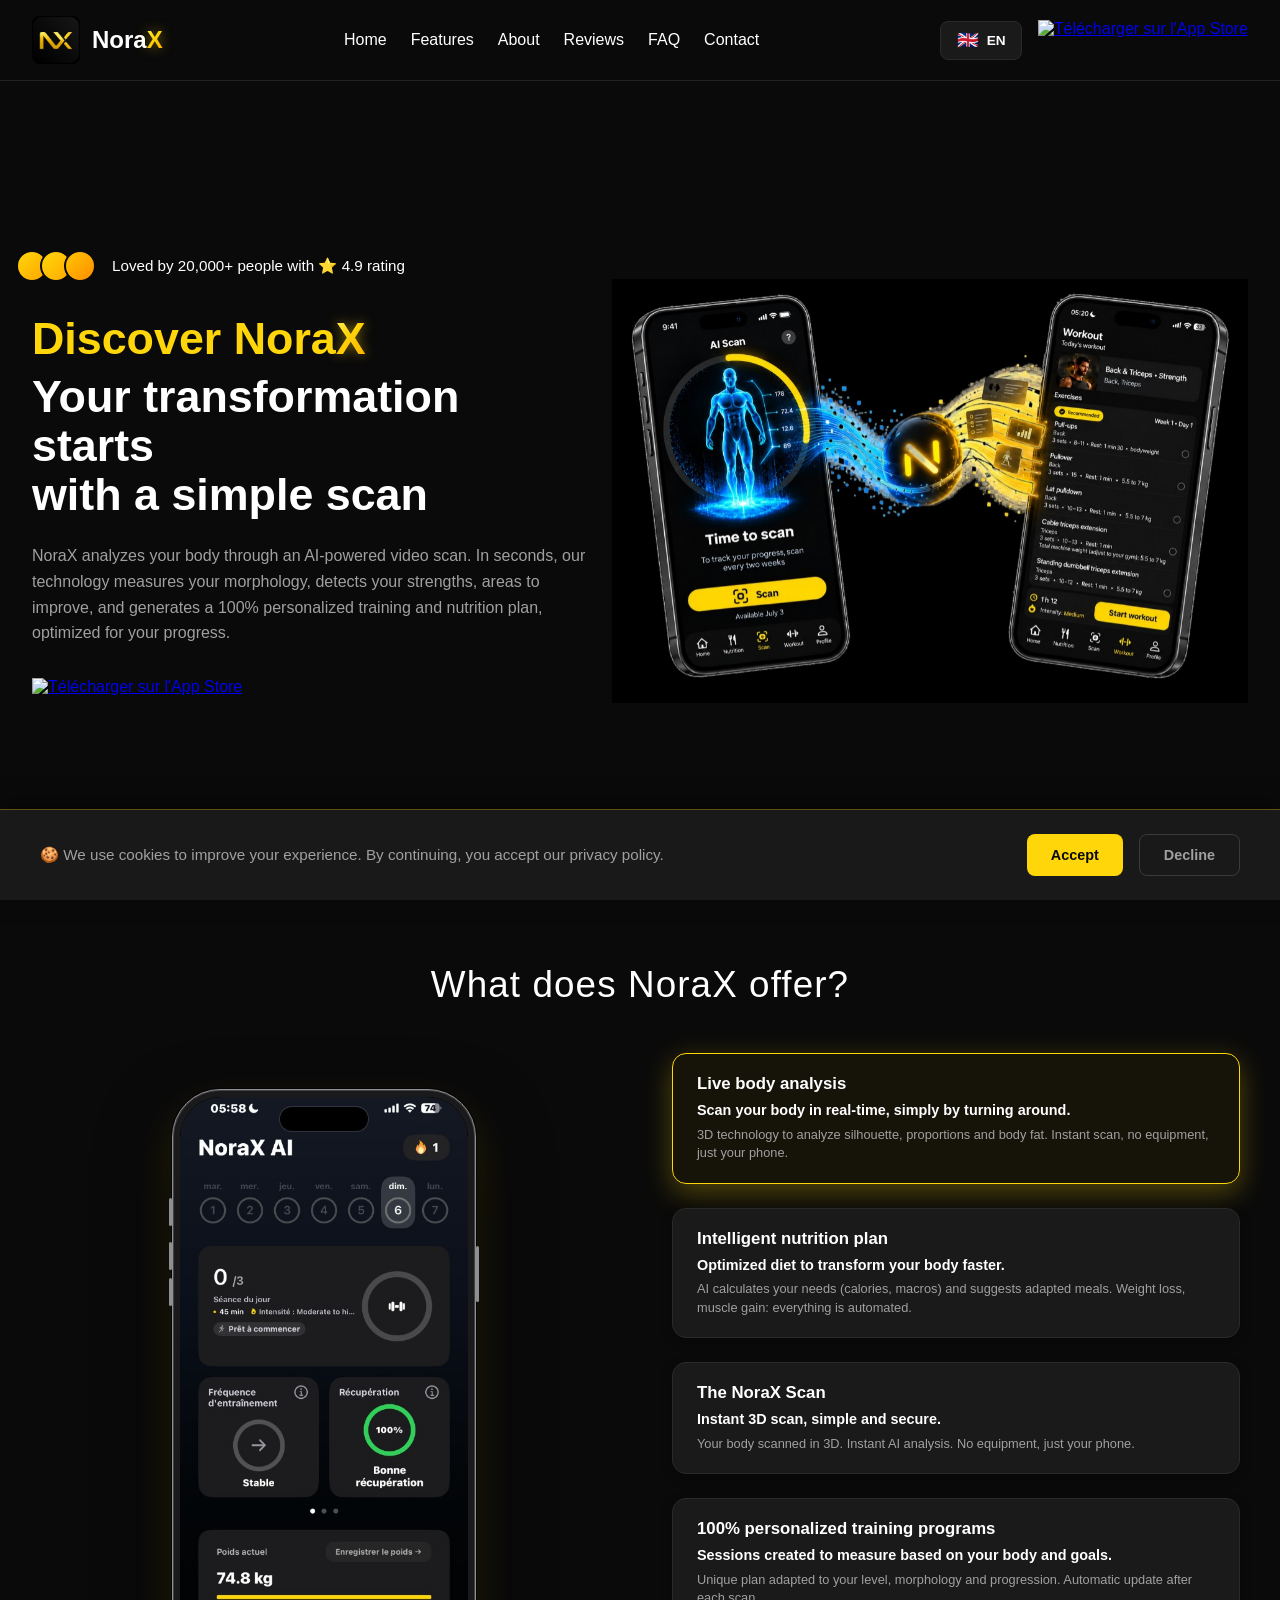
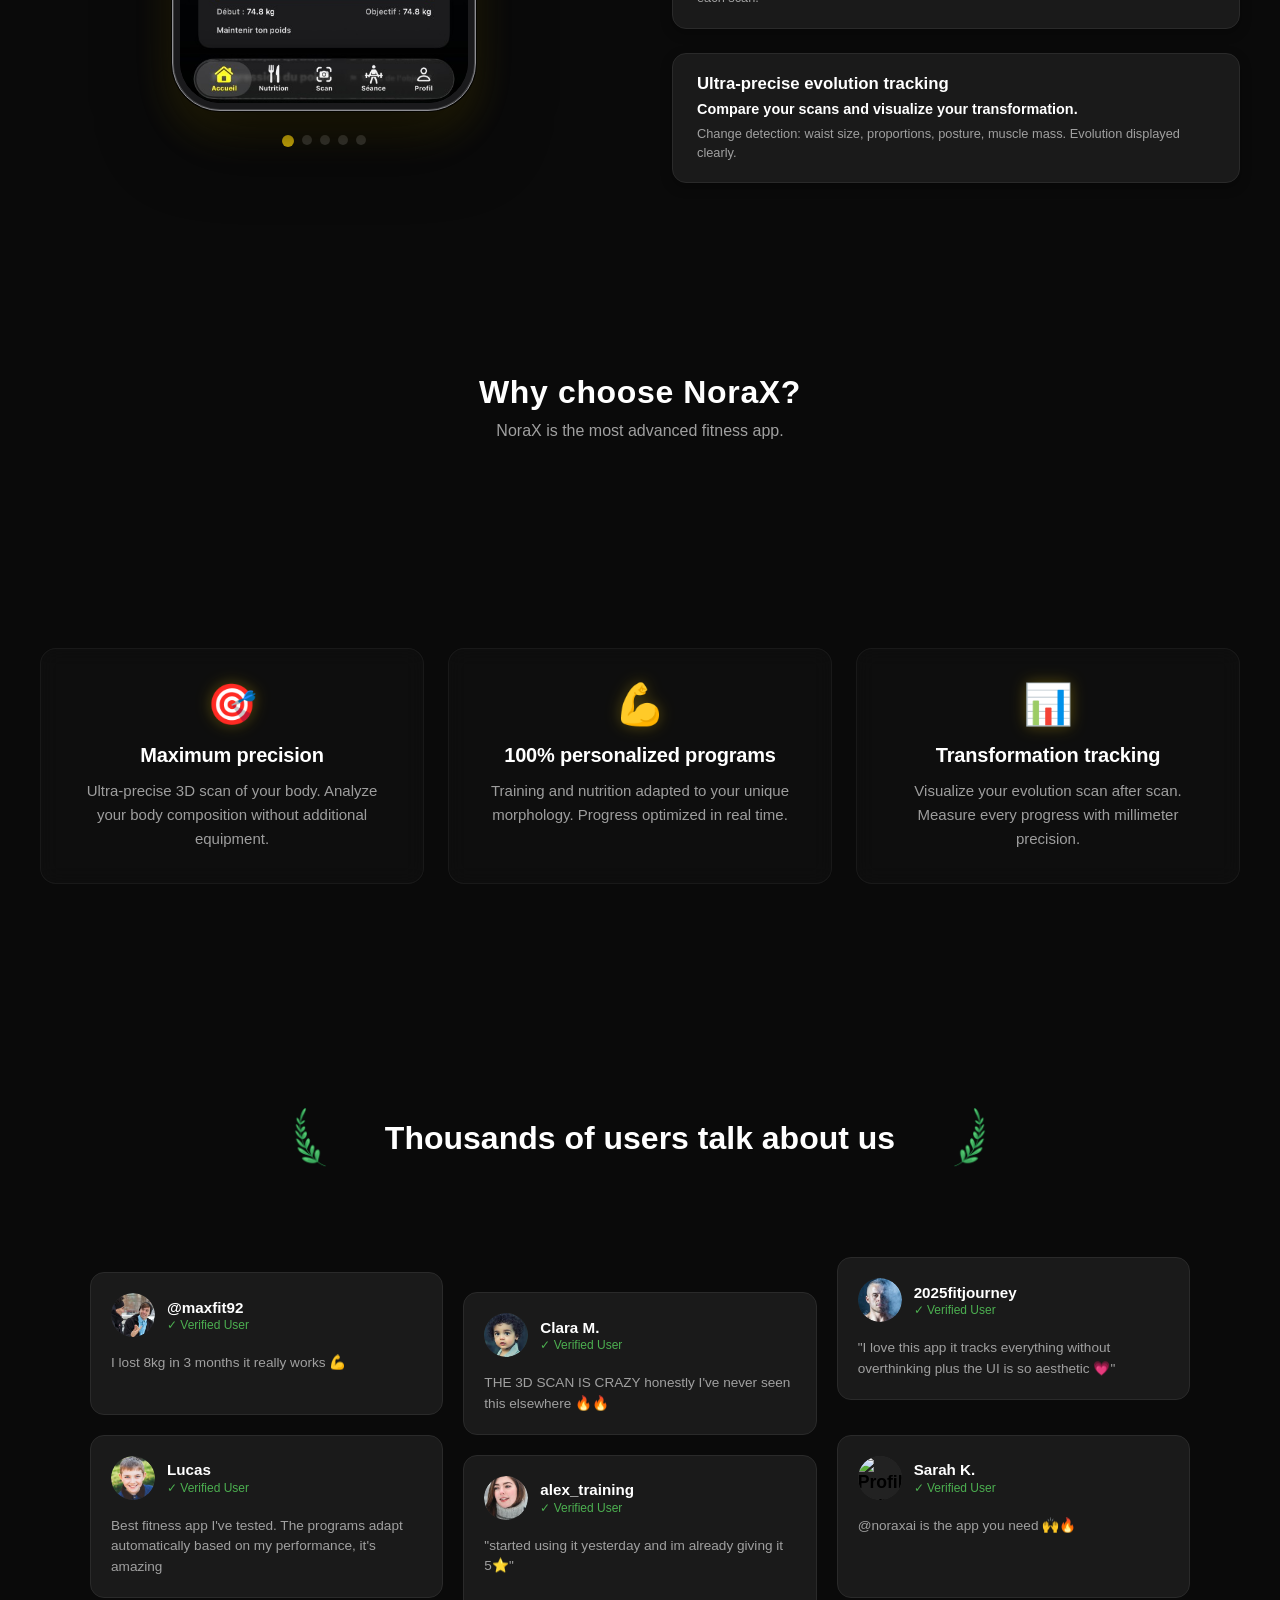
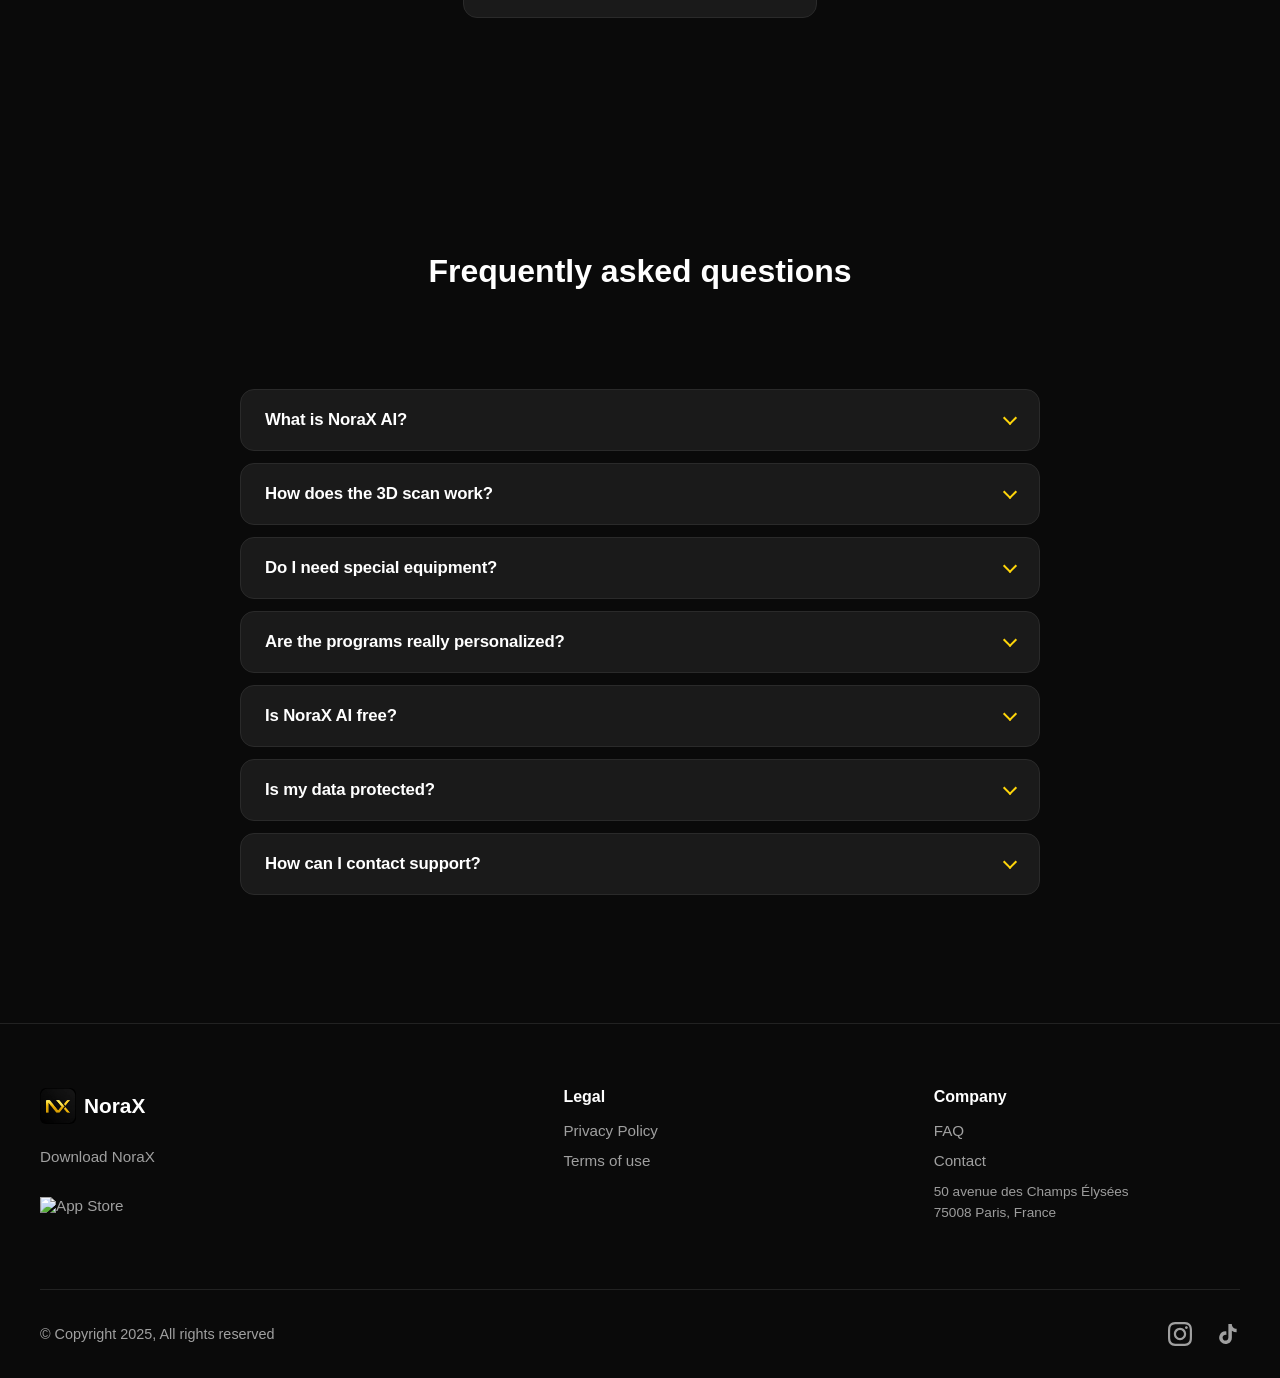
==== commit e75da87f: "Swap the hero montage by language so the app screens match FR, EN, ES, and IT. Co-authored-by: Curso" ====
--- a/index.html
+++ b/index.html
@@ -132,9 +132,32 @@
                     height="2560"
                     alt="NoraX transforme un scan corporel en séance personnalisée"
                     class="norax-hero-image"
+                    id="heroLangImage"
                     decoding="async"
                     fetchpriority="high"
                 >
+                <script>
+                    (function() {
+                        var lang = 'fr';
+                        try { lang = localStorage.getItem('preferredLanguage'); } catch (e) {}
+                        if (!lang) {
+                            var browserLang = (navigator.language || 'en').split('-')[0];
+                            lang = ['fr', 'en', 'es', 'it'].indexOf(browserLang) !== -1 ? browserLang : 'en';
+                        }
+                        var img = document.getElementById('heroLangImage');
+                        if (!img || lang === 'fr') return;
+                        var sources = {
+                            en: { src: 'images/hero-norax-en.jpg', alt: 'NoraX turns a body scan into a personalized workout' },
+                            es: { src: 'images/hero-norax-es.jpg', alt: 'NoraX convierte un escaneo corporal en un entrenamiento personalizado' },
+                            it: { src: 'images/hero-norax-it.jpg', alt: 'NoraX trasforma una scansione corporea in un allenamento personalizzato' }
+                        };
+                        var asset = sources[lang];
+                        if (!asset) return;
+                        img.removeAttribute('srcset');
+                        img.alt = asset.alt;
+                        img.src = asset.src;
+                    })();
+                </script>
             </div>
         </div>
     </section>
@@ -553,6 +576,50 @@
         }
         */
         
+        const heroImages = {
+            fr: {
+                src: 'images/hero-norax-2560.png',
+                srcset: 'images/hero-norax-1920.png 1920w, images/hero-norax-2560.png 2560w, images/hero-norax-3840.png 3840w',
+                alt: 'NoraX transforme un scan corporel en séance personnalisée'
+            },
+            en: {
+                src: 'images/hero-norax-en.jpg',
+                srcset: '',
+                alt: 'NoraX turns a body scan into a personalized workout'
+            },
+            es: {
+                src: 'images/hero-norax-es.jpg',
+                srcset: '',
+                alt: 'NoraX convierte un escaneo corporal en un entrenamiento personalizado'
+            },
+            it: {
+                src: 'images/hero-norax-it.jpg',
+                srcset: '',
+                alt: 'NoraX trasforma una scansione corporea in un allenamento personalizzato'
+            }
+        };
+
+        function updateHeroImage(lang) {
+            const img = document.getElementById('heroLangImage');
+            const asset = heroImages[lang] || heroImages.fr;
+            if (!img) return;
+
+            if (asset.srcset) {
+                img.setAttribute('srcset', asset.srcset);
+            } else {
+                img.removeAttribute('srcset');
+            }
+            img.alt = asset.alt;
+            if (img.getAttribute('src') !== asset.src) {
+                img.src = asset.src;
+            }
+        }
+
+        ['en', 'es', 'it'].forEach(function(lang) {
+            const preload = new Image();
+            preload.src = heroImages[lang].src;
+        });
+
         // Function to update page content
         function updateContent(lang) {
             // Update all elements with data-lang attributes
@@ -581,6 +648,8 @@
             
             // Update HTML lang attribute
             document.documentElement.lang = lang;
+
+            updateHeroImage(lang);
             
             // Save language preference
             localStorage.setItem('preferredLanguage', lang);
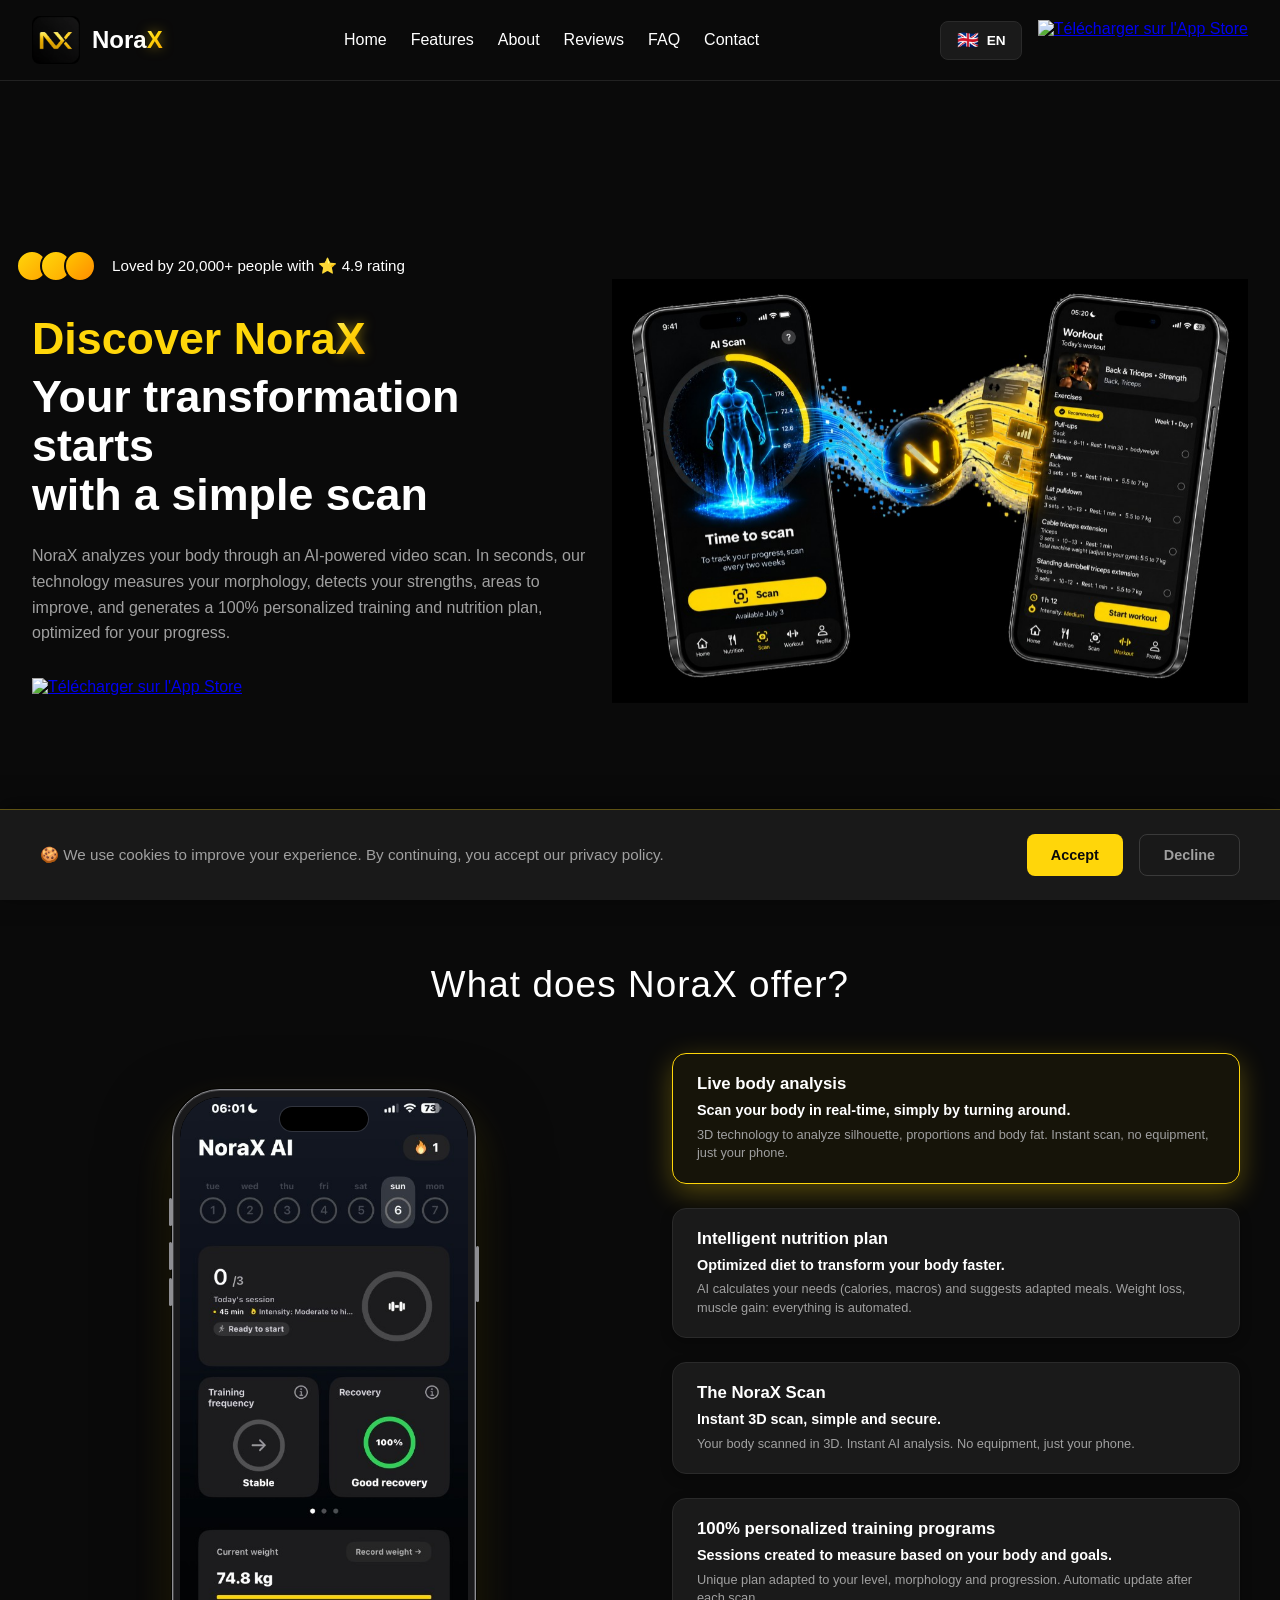
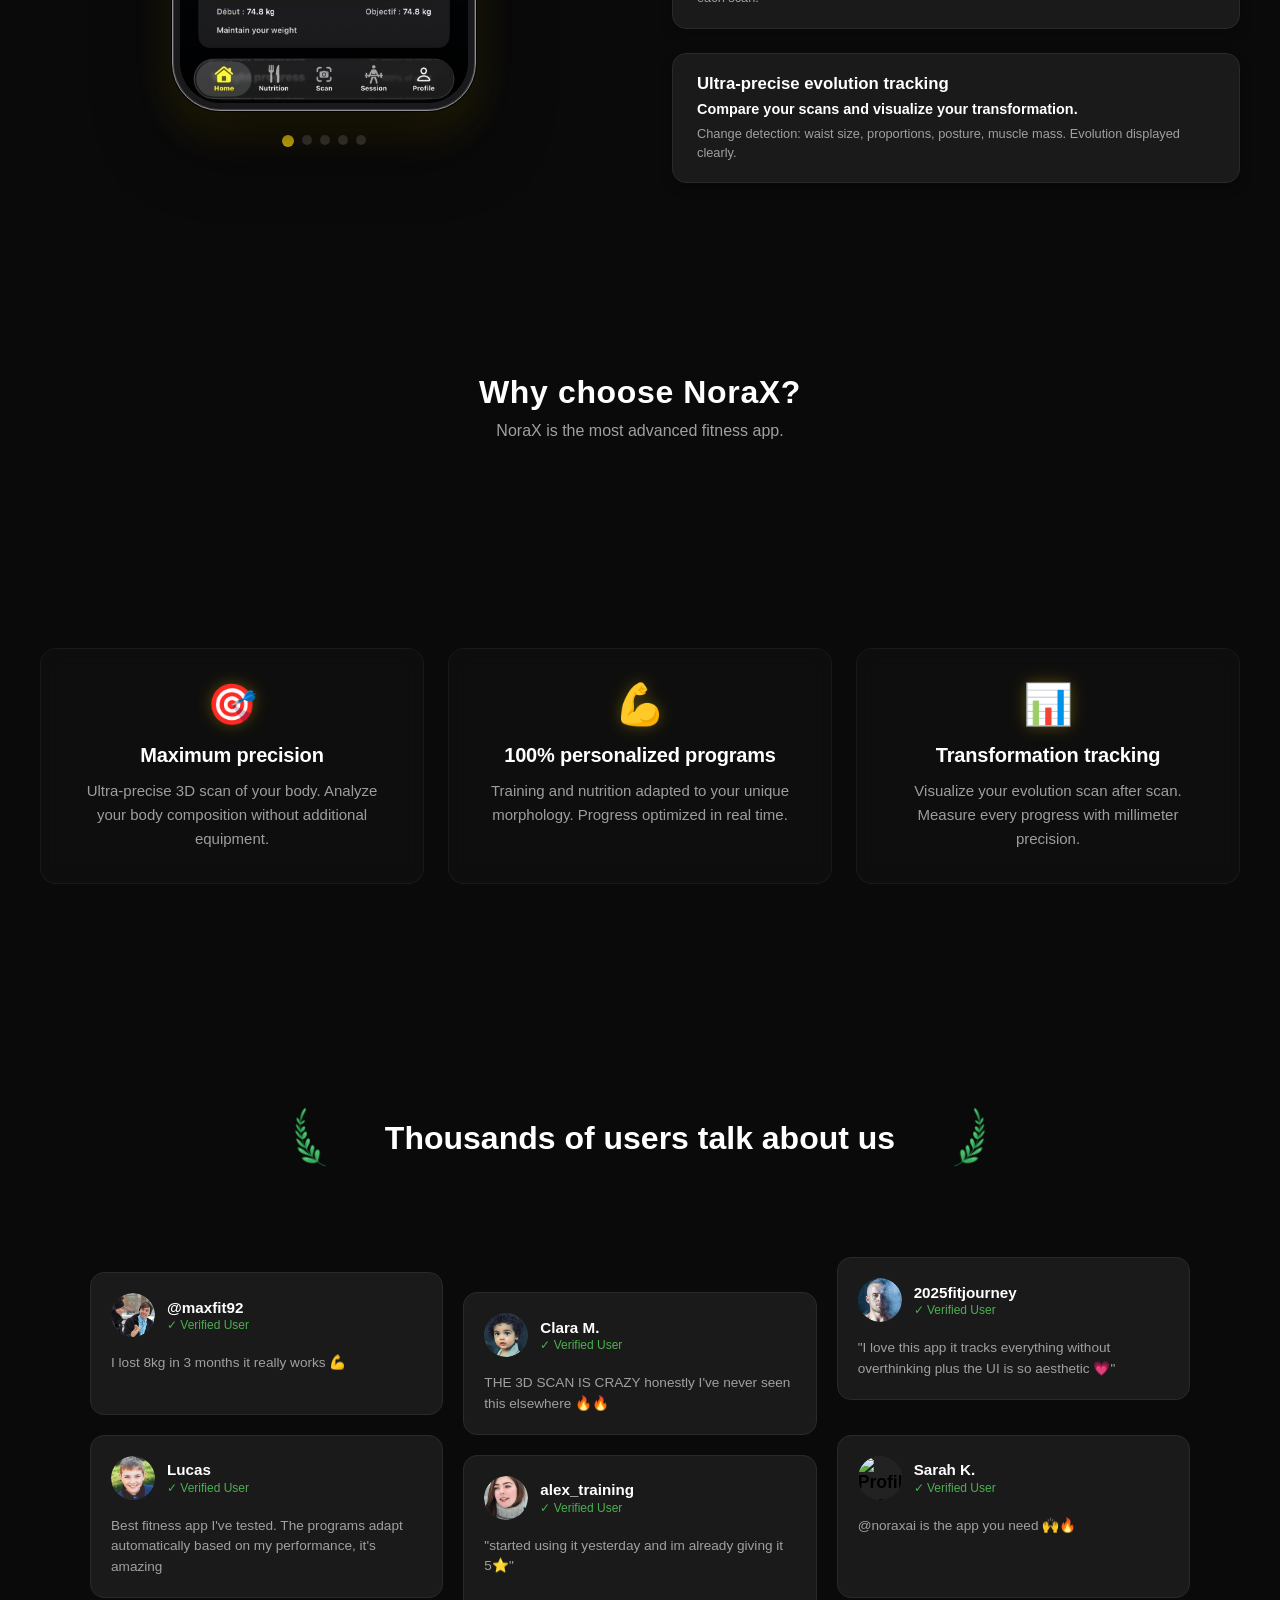
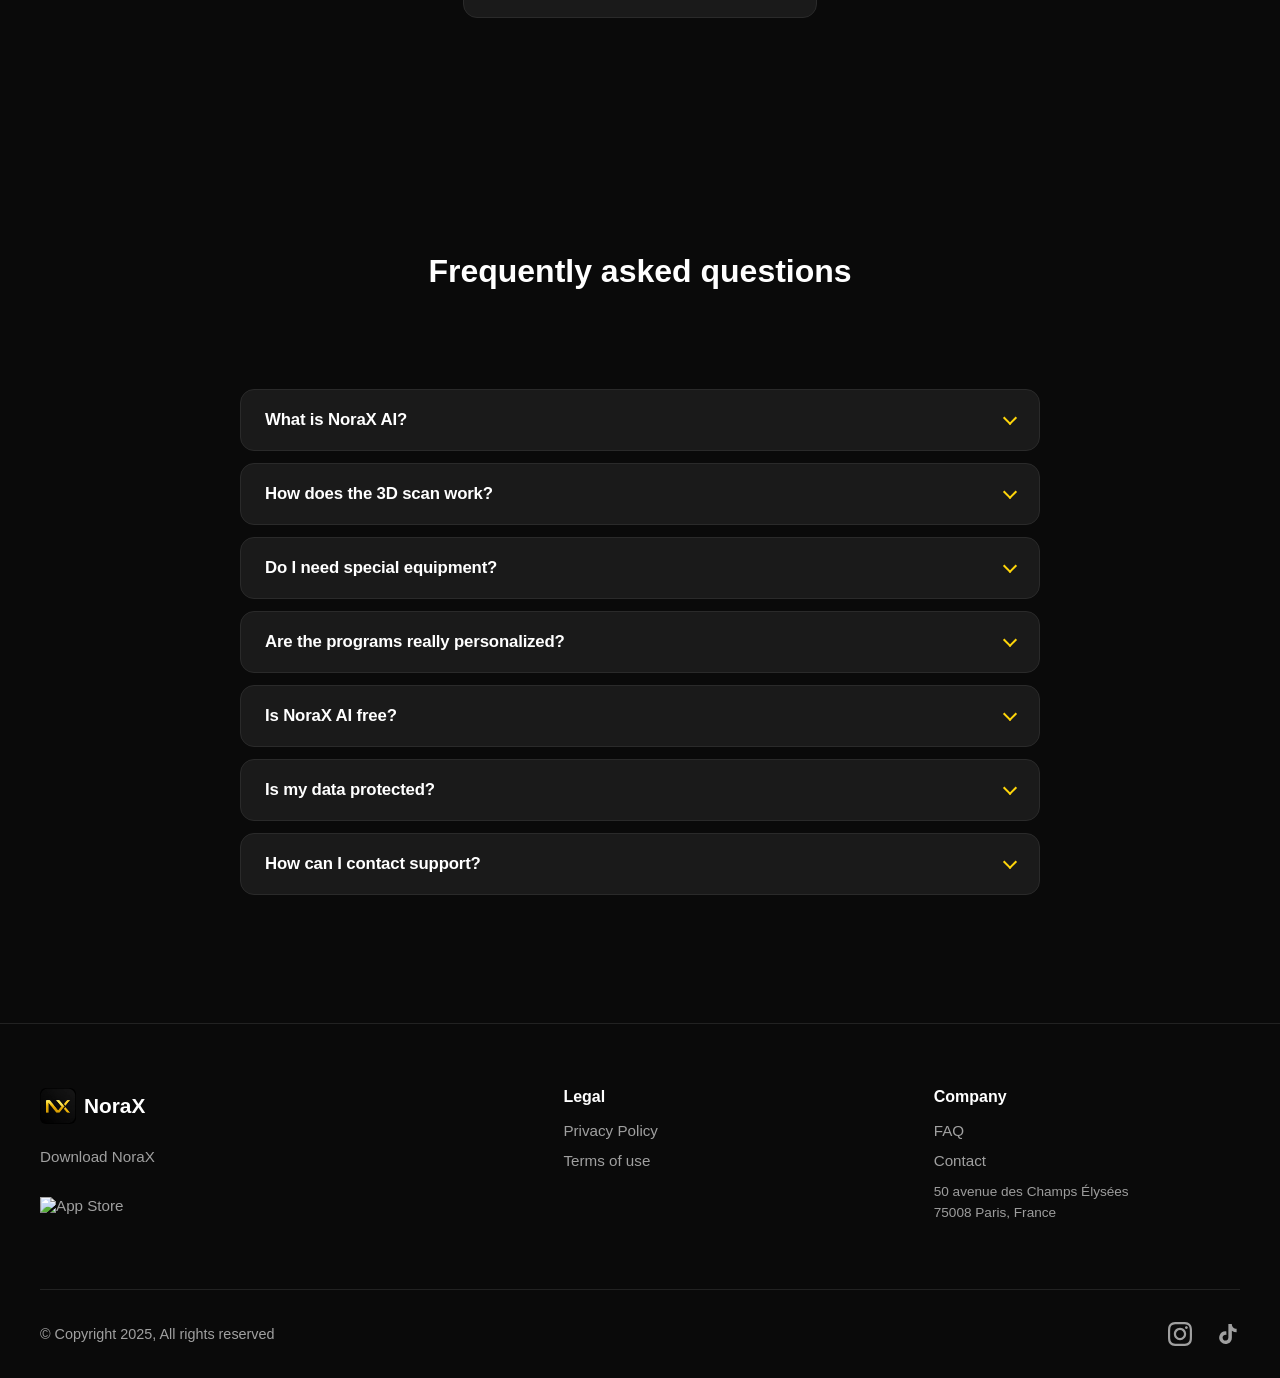
==== commit 099189a2: "Swap the features phone screenshots by language for English and Spanish. Co-authored-by: Cursor <cur" ====
--- a/index.html
+++ b/index.html
@@ -11,7 +11,7 @@
     <!-- Preload Critical Assets -->
     <link rel="preload" href="styles.v3.css?v=1788662300" as="style">
     <link rel="preload" href="images/hero-norax-2560.png" as="image" imagesrcset="images/hero-norax-1920.png 1920w, images/hero-norax-2560.png 2560w, images/hero-norax-3840.png 3840w" imagesizes="(max-width: 768px) 100vw, (max-width: 1280px) 94vw, 1240px">
-    <link rel="preload" href="images/app/01-accueil.jpg?v=1788662200" as="image">
+    <link rel="preload" href="images/app/01-accueil.jpg?v=1788695000" as="image">
     <link rel="preconnect" href="https://tools.applemediaservices.com">
     
     <!-- PWA Manifest -->
@@ -172,7 +172,22 @@
                     <div class="phone-mockup-wrapper">
                         <div class="dynamic-island" aria-hidden="true"></div>
                         <div class="phone-screen">
-                            <img id="storyImage" src="images/app/01-accueil.jpg?v=1788662200" alt="Accueil NoraX" class="phone-screenshot loaded">
+                            <img id="storyImage" src="images/app/01-accueil.jpg?v=1788695000" alt="Accueil NoraX" class="phone-screenshot loaded">
+                            <script>
+                                (function() {
+                                    var lang = 'fr';
+                                    try { lang = localStorage.getItem('preferredLanguage'); } catch (e) {}
+                                    if (!lang) {
+                                        var browserLang = (navigator.language || 'en').split('-')[0];
+                                        lang = ['fr', 'en', 'es', 'it'].indexOf(browserLang) !== -1 ? browserLang : 'en';
+                                    }
+                                    if (lang !== 'en' && lang !== 'es') return;
+                                    var img = document.getElementById('storyImage');
+                                    if (!img) return;
+                                    img.src = 'images/app/01-accueil-' + lang + '.jpg?v=1788695000';
+                                    img.alt = lang === 'es' ? 'Inicio NoraX' : 'NoraX Home';
+                                })();
+                            </script>
                         </div>
                     </div>
                 </div>
@@ -620,6 +635,55 @@
             preload.src = heroImages[lang].src;
         });
 
+        const storyScreens = [
+            {
+                file: '01-accueil.jpg',
+                alts: { fr: 'Accueil NoraX', en: 'NoraX Home', es: 'Inicio NoraX', it: 'Home NoraX' }
+            },
+            {
+                file: '02-nutrition.jpg',
+                alts: { fr: 'Nutrition NoraX', en: 'NoraX Nutrition', es: 'Nutrición NoraX', it: 'Nutrizione NoraX' }
+            },
+            {
+                file: '03-scan.jpg',
+                alts: { fr: 'Scan NoraX', en: 'NoraX Scan', es: 'Escaneo NoraX', it: 'Scansione NoraX' }
+            },
+            {
+                file: '04-seance.jpg',
+                alts: { fr: 'Séance NoraX', en: 'NoraX Session', es: 'Sesión NoraX', it: 'Allenamento NoraX' }
+            },
+            {
+                file: '05-profil.jpg',
+                alts: { fr: 'Profil NoraX', en: 'NoraX Profile', es: 'Perfil NoraX', it: 'Profilo NoraX' }
+            }
+        ];
+        const storyImageVersion = '1788695000';
+        let currentFeatureIndex = 0;
+
+        function storyImagePath(lang, index) {
+            const file = storyScreens[index].file;
+            const suffix = (lang === 'en' || lang === 'es') ? '-' + lang : '';
+            return 'images/app/' + file.replace('.jpg', suffix + '.jpg') + '?v=' + storyImageVersion;
+        }
+
+        function preloadStoryImages(lang) {
+            storyScreens.forEach(function(_, index) {
+                const preload = new Image();
+                preload.src = storyImagePath(lang, index);
+            });
+        }
+
+        function updateStoryImages(lang) {
+            const img = document.getElementById('storyImage');
+            if (!img) return;
+            const index = currentFeatureIndex;
+            const src = storyImagePath(lang, index);
+            img.alt = storyScreens[index].alts[lang] || storyScreens[index].alts.fr;
+            if (img.getAttribute('src') !== src) {
+                img.src = src;
+            }
+        }
+
         // Function to update page content
         function updateContent(lang) {
             // Update all elements with data-lang attributes
@@ -650,6 +714,8 @@
             document.documentElement.lang = lang;
 
             updateHeroImage(lang);
+            updateStoryImages(lang);
+            preloadStoryImages(lang);
             
             // Save language preference
             localStorage.setItem('preferredLanguage', lang);
@@ -807,21 +873,10 @@
             const featureCards = document.querySelectorAll('.feature-card-block');
             const featureDots = document.querySelectorAll('.feature-dots .dot');
             const phoneWrapper = document.querySelector('.phone-mockup-sticky .phone-mockup');
-            let currentFeatureIndex = 0;
             let touchStartX = 0, touchEndX = 0, mouseStartX = 0, mouseEndX = 0, isDragging = false;
 
-            const storyImages = [
-                'images/app/01-accueil.jpg?v=1788662200',
-                'images/app/02-nutrition.jpg?v=1788662200',
-                'images/app/03-scan.jpg?v=1788662200',
-                'images/app/04-seance.jpg?v=1788662200',
-                'images/app/05-profil.jpg?v=1788662200'
-            ];
             const storyImageEl = document.getElementById('storyImage');
-            storyImages.forEach(function(src) {
-                const preload = new Image();
-                preload.src = src;
-            });
+            preloadStoryImages(localStorage.getItem('preferredLanguage') || 'fr');
             
             function setActiveFeature(index) {
                 if (index === currentFeatureIndex) return;
@@ -831,11 +886,13 @@
                 if (featureCards[index] && featureDots[index]) {
                     featureCards[index].classList.add('active');
                     featureDots[index].classList.add('active');
-                    if (storyImageEl && storyImages[index]) {
+                    if (storyImageEl && storyScreens[index]) {
+                        const storyLang = localStorage.getItem('preferredLanguage') || 'fr';
                         storyImageEl.classList.remove('slide-left', 'slide-right');
                         void storyImageEl.offsetWidth;
                         storyImageEl.classList.add('slide-' + direction);
-                        storyImageEl.src = storyImages[index];
+                        storyImageEl.src = storyImagePath(storyLang, index);
+                        storyImageEl.alt = storyScreens[index].alts[storyLang] || storyScreens[index].alts.fr;
                         storyImageEl.classList.add('loaded');
                         setTimeout(function() {
                             storyImageEl.classList.remove('slide-left', 'slide-right');
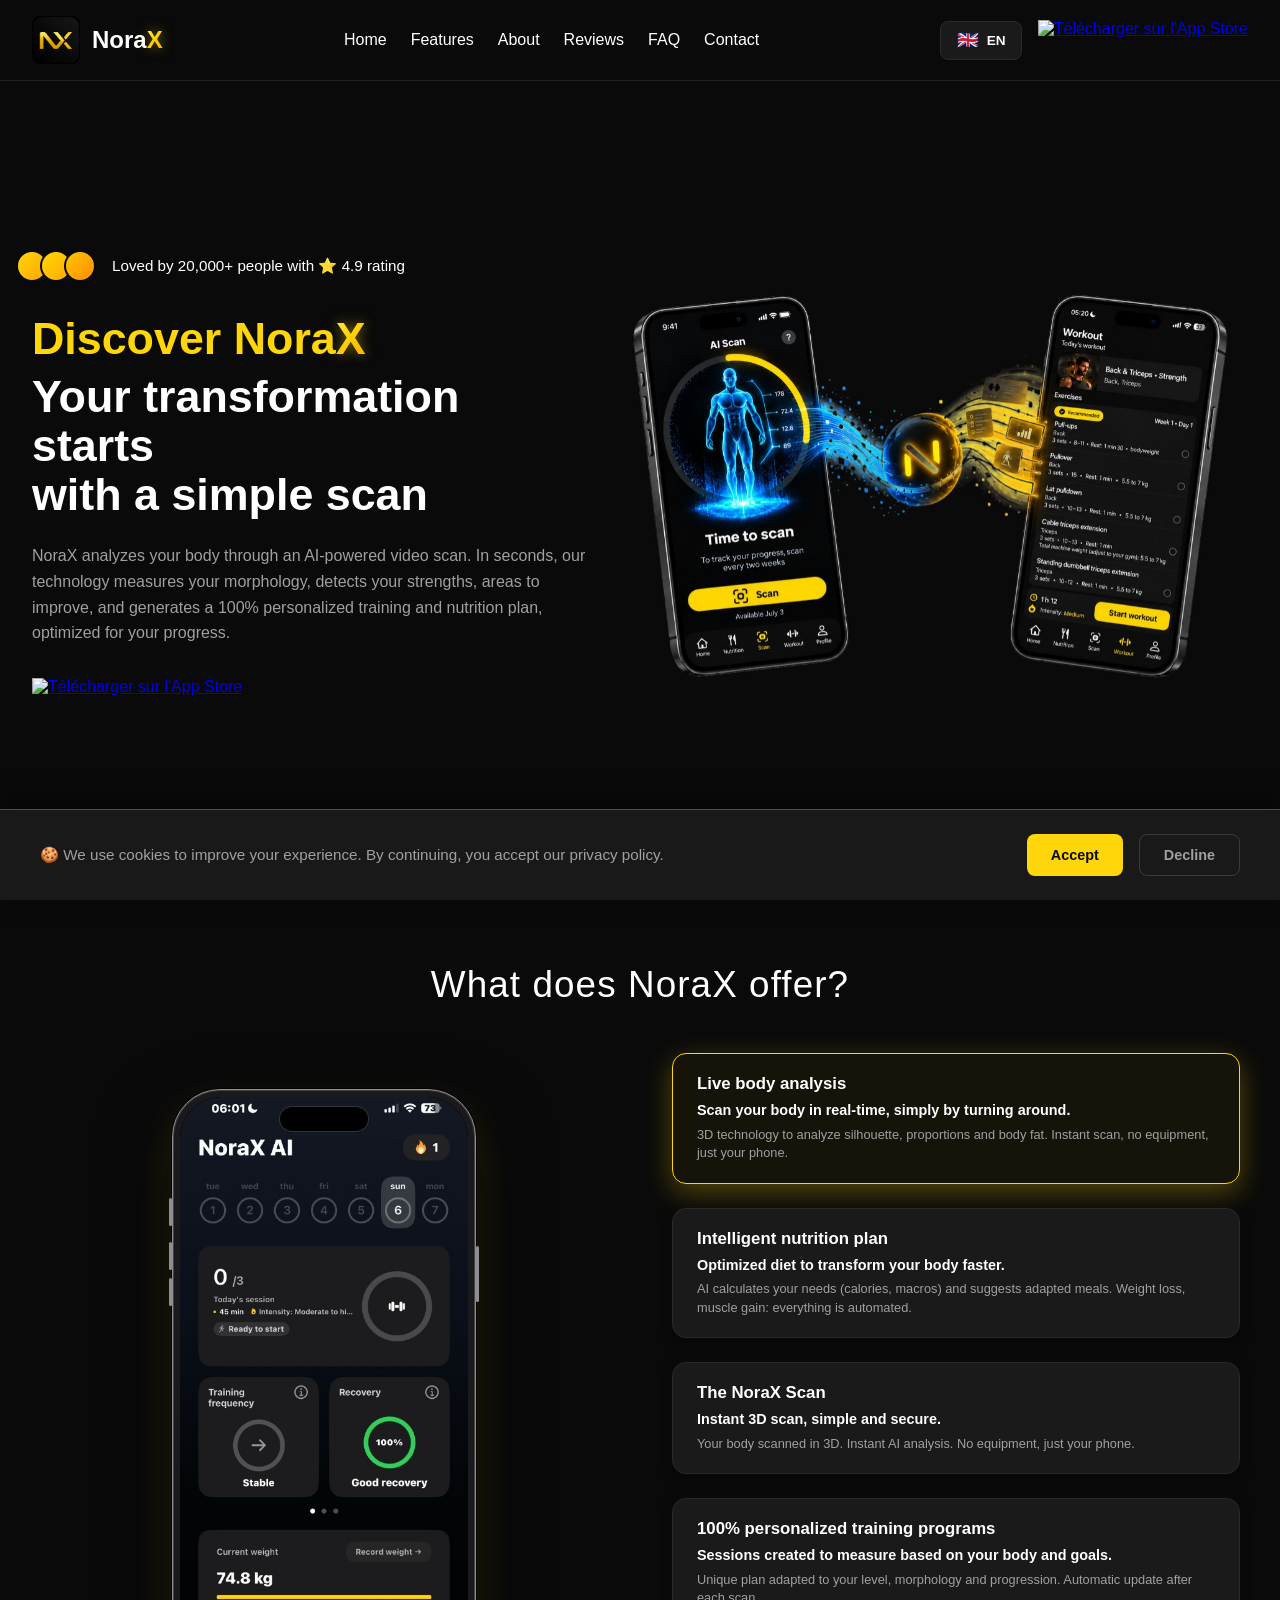
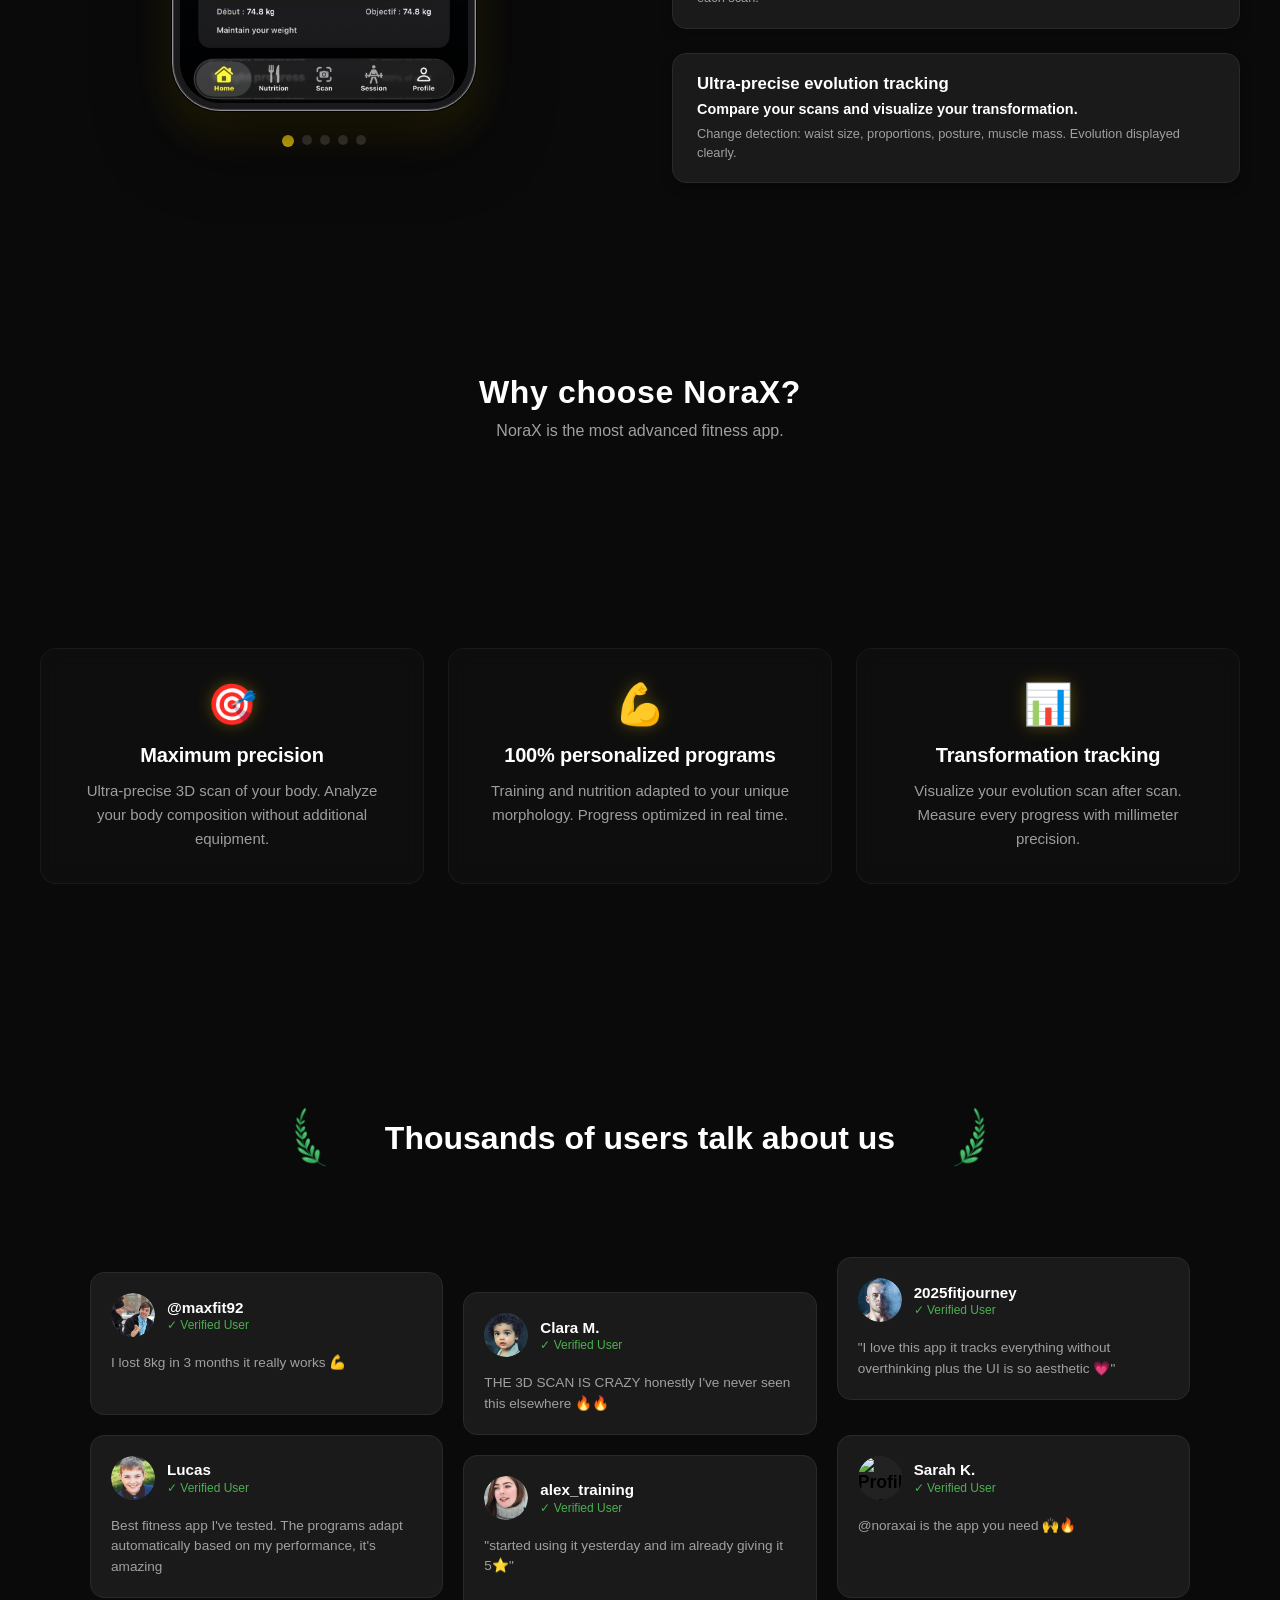
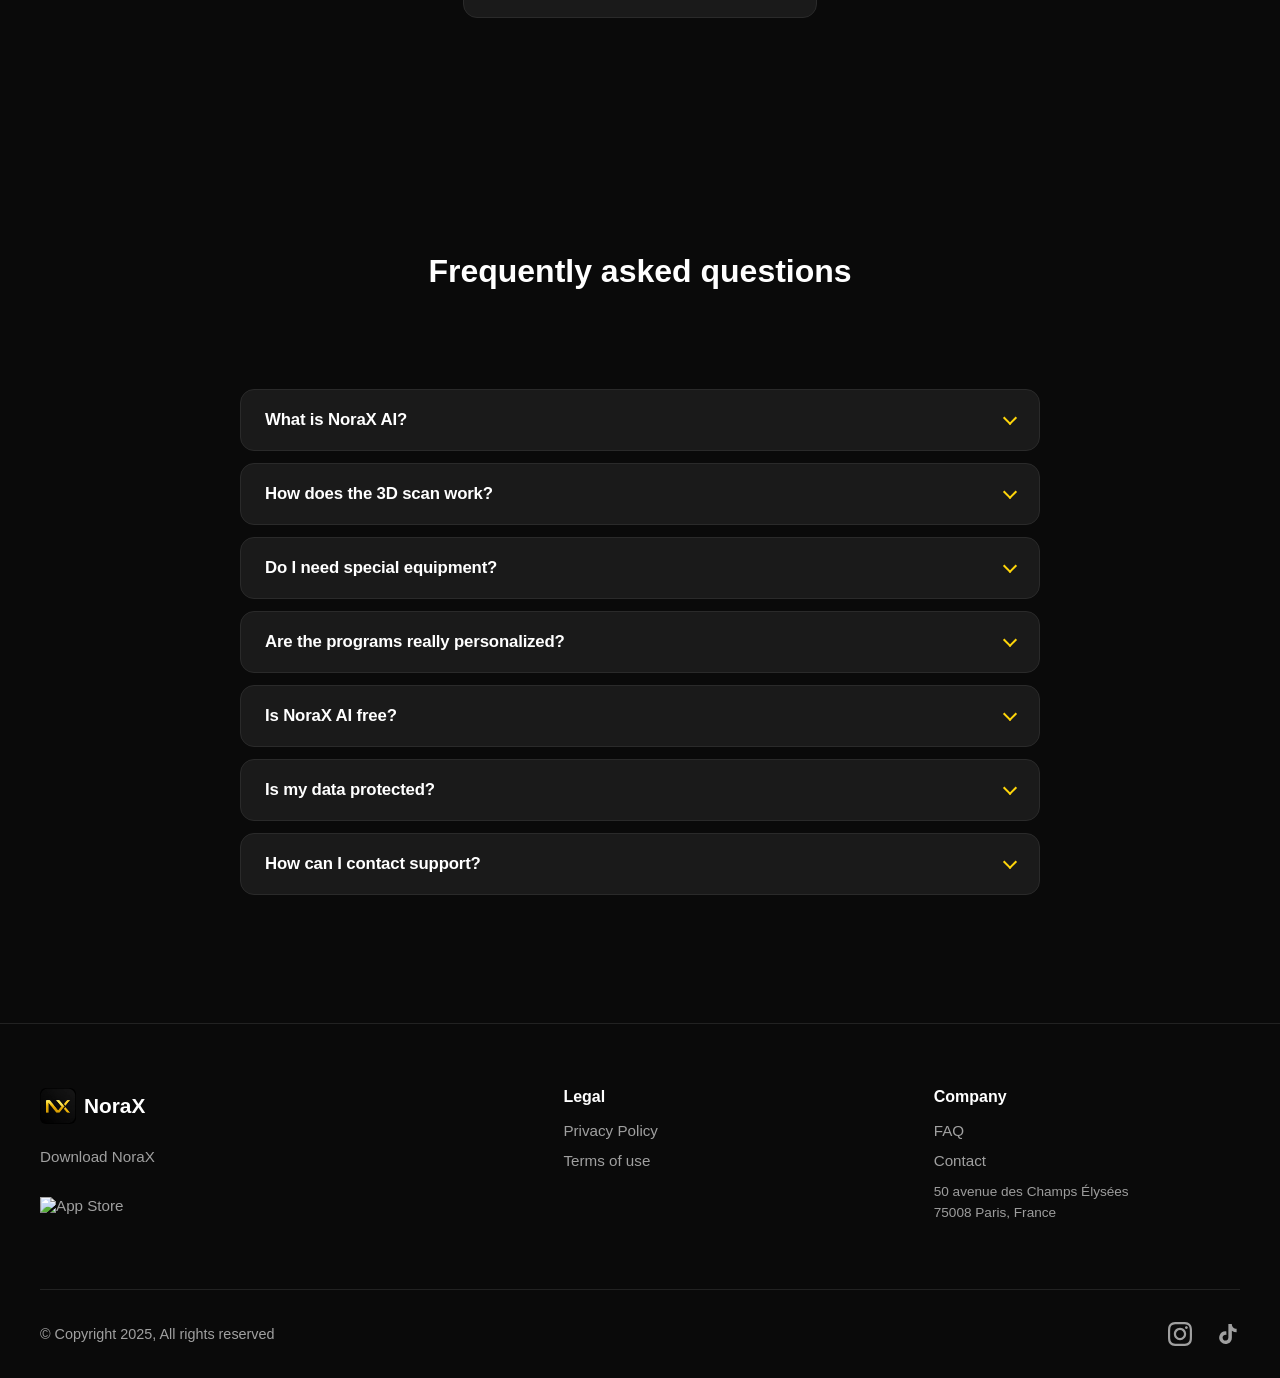
==== commit dcb393a4: "Restore transparency on the EN, ES, and IT hero montages. Co-authored-by: Cursor <cursoragent@cursor" ====
--- a/index.html
+++ b/index.html
@@ -147,9 +147,9 @@
                         var img = document.getElementById('heroLangImage');
                         if (!img || lang === 'fr') return;
                         var sources = {
-                            en: { src: 'images/hero-norax-en.jpg', alt: 'NoraX turns a body scan into a personalized workout' },
-                            es: { src: 'images/hero-norax-es.jpg', alt: 'NoraX convierte un escaneo corporal en un entrenamiento personalizado' },
-                            it: { src: 'images/hero-norax-it.jpg', alt: 'NoraX trasforma una scansione corporea in un allenamento personalizzato' }
+                            en: { src: 'images/hero-norax-en.png?v=1788697200', alt: 'NoraX turns a body scan into a personalized workout' },
+                            es: { src: 'images/hero-norax-es.png?v=1788697200', alt: 'NoraX convierte un escaneo corporal en un entrenamiento personalizado' },
+                            it: { src: 'images/hero-norax-it.png?v=1788697200', alt: 'NoraX trasforma una scansione corporea in un allenamento personalizzato' }
                         };
                         var asset = sources[lang];
                         if (!asset) return;
@@ -181,11 +181,12 @@
                                         var browserLang = (navigator.language || 'en').split('-')[0];
                                         lang = ['fr', 'en', 'es', 'it'].indexOf(browserLang) !== -1 ? browserLang : 'en';
                                     }
-                                    if (lang !== 'en' && lang !== 'es') return;
+                                    var imageLang = lang === 'it' ? 'en' : lang;
+                                    if (imageLang !== 'en' && imageLang !== 'es') return;
                                     var img = document.getElementById('storyImage');
                                     if (!img) return;
-                                    img.src = 'images/app/01-accueil-' + lang + '.jpg?v=1788695000';
-                                    img.alt = lang === 'es' ? 'Inicio NoraX' : 'NoraX Home';
+                                    img.src = 'images/app/01-accueil-' + imageLang + '.jpg?v=1788695000';
+                                    img.alt = lang === 'es' ? 'Inicio NoraX' : lang === 'it' ? 'Home NoraX' : 'NoraX Home';
                                 })();
                             </script>
                         </div>
@@ -598,17 +599,17 @@
                 alt: 'NoraX transforme un scan corporel en séance personnalisée'
             },
             en: {
-                src: 'images/hero-norax-en.jpg',
+                src: 'images/hero-norax-en.png?v=1788697200',
                 srcset: '',
                 alt: 'NoraX turns a body scan into a personalized workout'
             },
             es: {
-                src: 'images/hero-norax-es.jpg',
+                src: 'images/hero-norax-es.png?v=1788697200',
                 srcset: '',
                 alt: 'NoraX convierte un escaneo corporal en un entrenamiento personalizado'
             },
             it: {
-                src: 'images/hero-norax-it.jpg',
+                src: 'images/hero-norax-it.png?v=1788697200',
                 srcset: '',
                 alt: 'NoraX trasforma una scansione corporea in un allenamento personalizzato'
             }
@@ -662,7 +663,8 @@
 
         function storyImagePath(lang, index) {
             const file = storyScreens[index].file;
-            const suffix = (lang === 'en' || lang === 'es') ? '-' + lang : '';
+            const imageLang = lang === 'it' ? 'en' : lang;
+            const suffix = (imageLang === 'en' || imageLang === 'es') ? '-' + imageLang : '';
             return 'images/app/' + file.replace('.jpg', suffix + '.jpg') + '?v=' + storyImageVersion;
         }
 
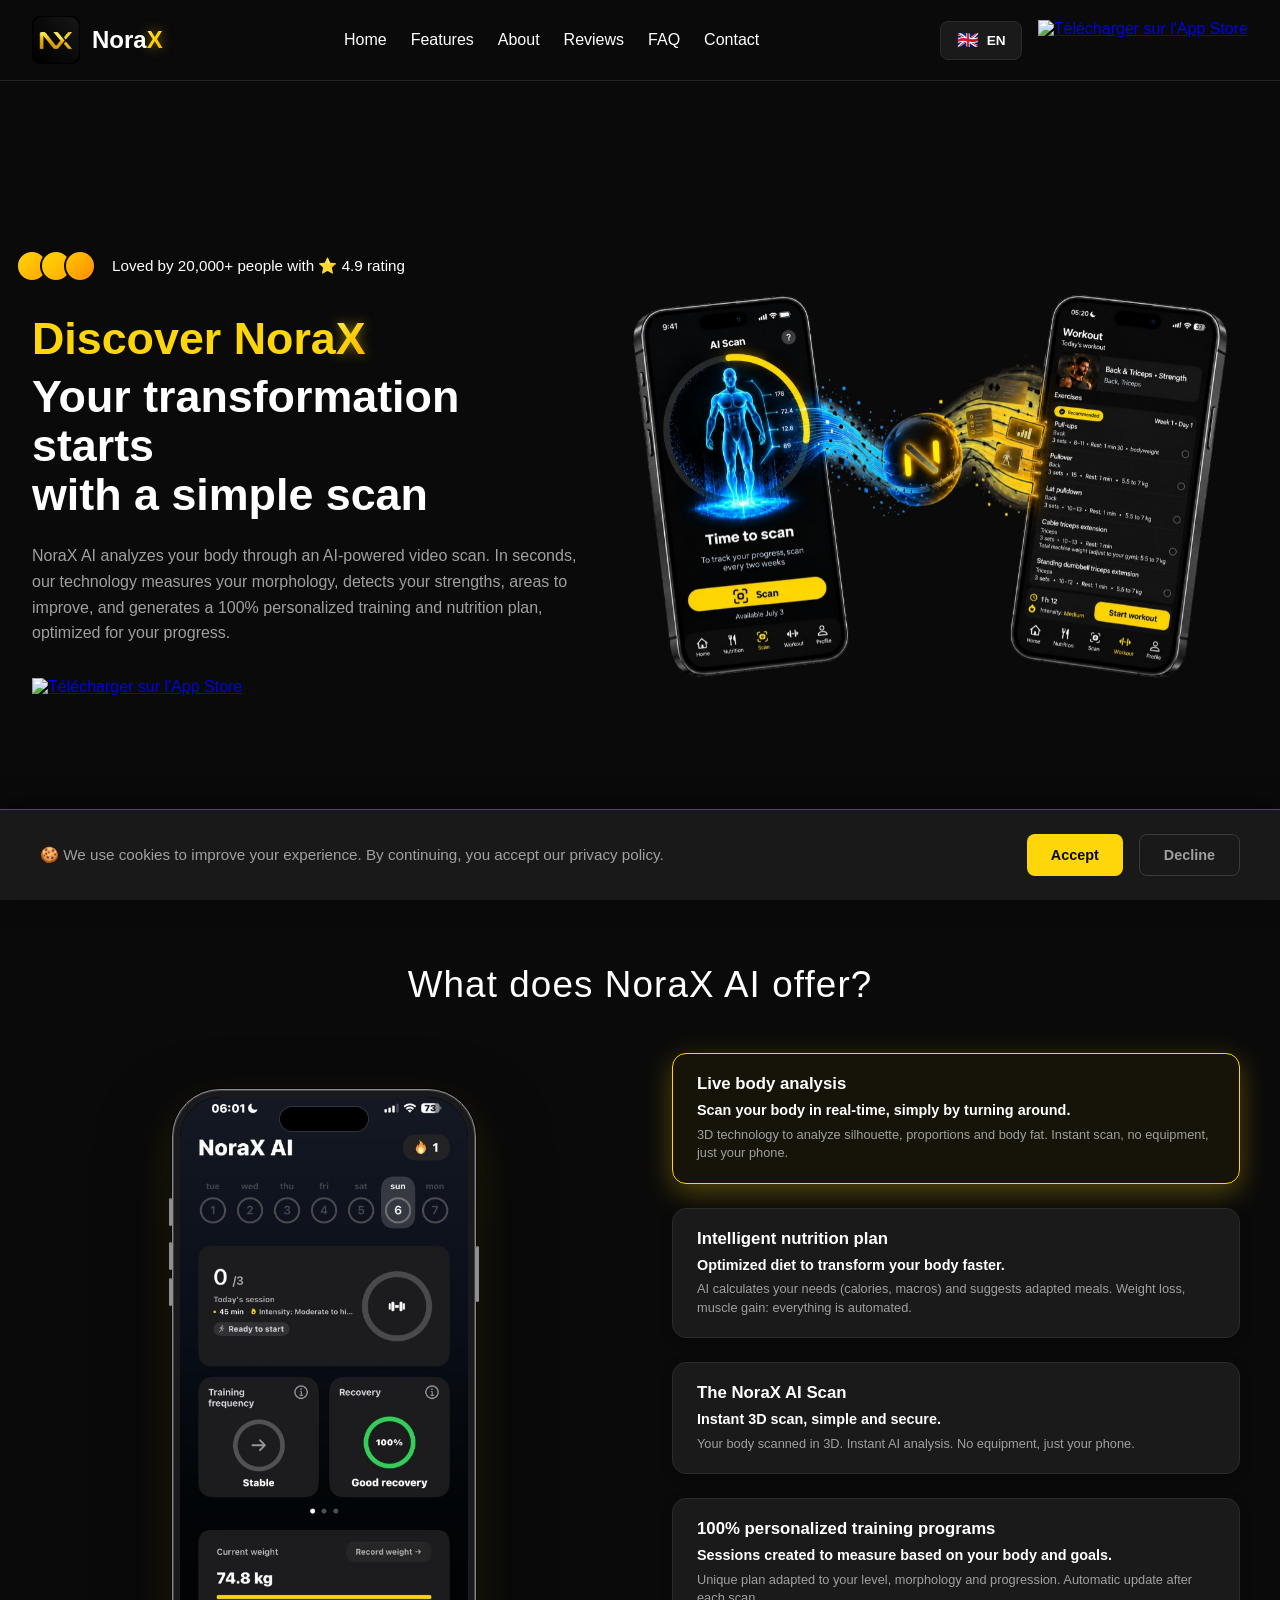
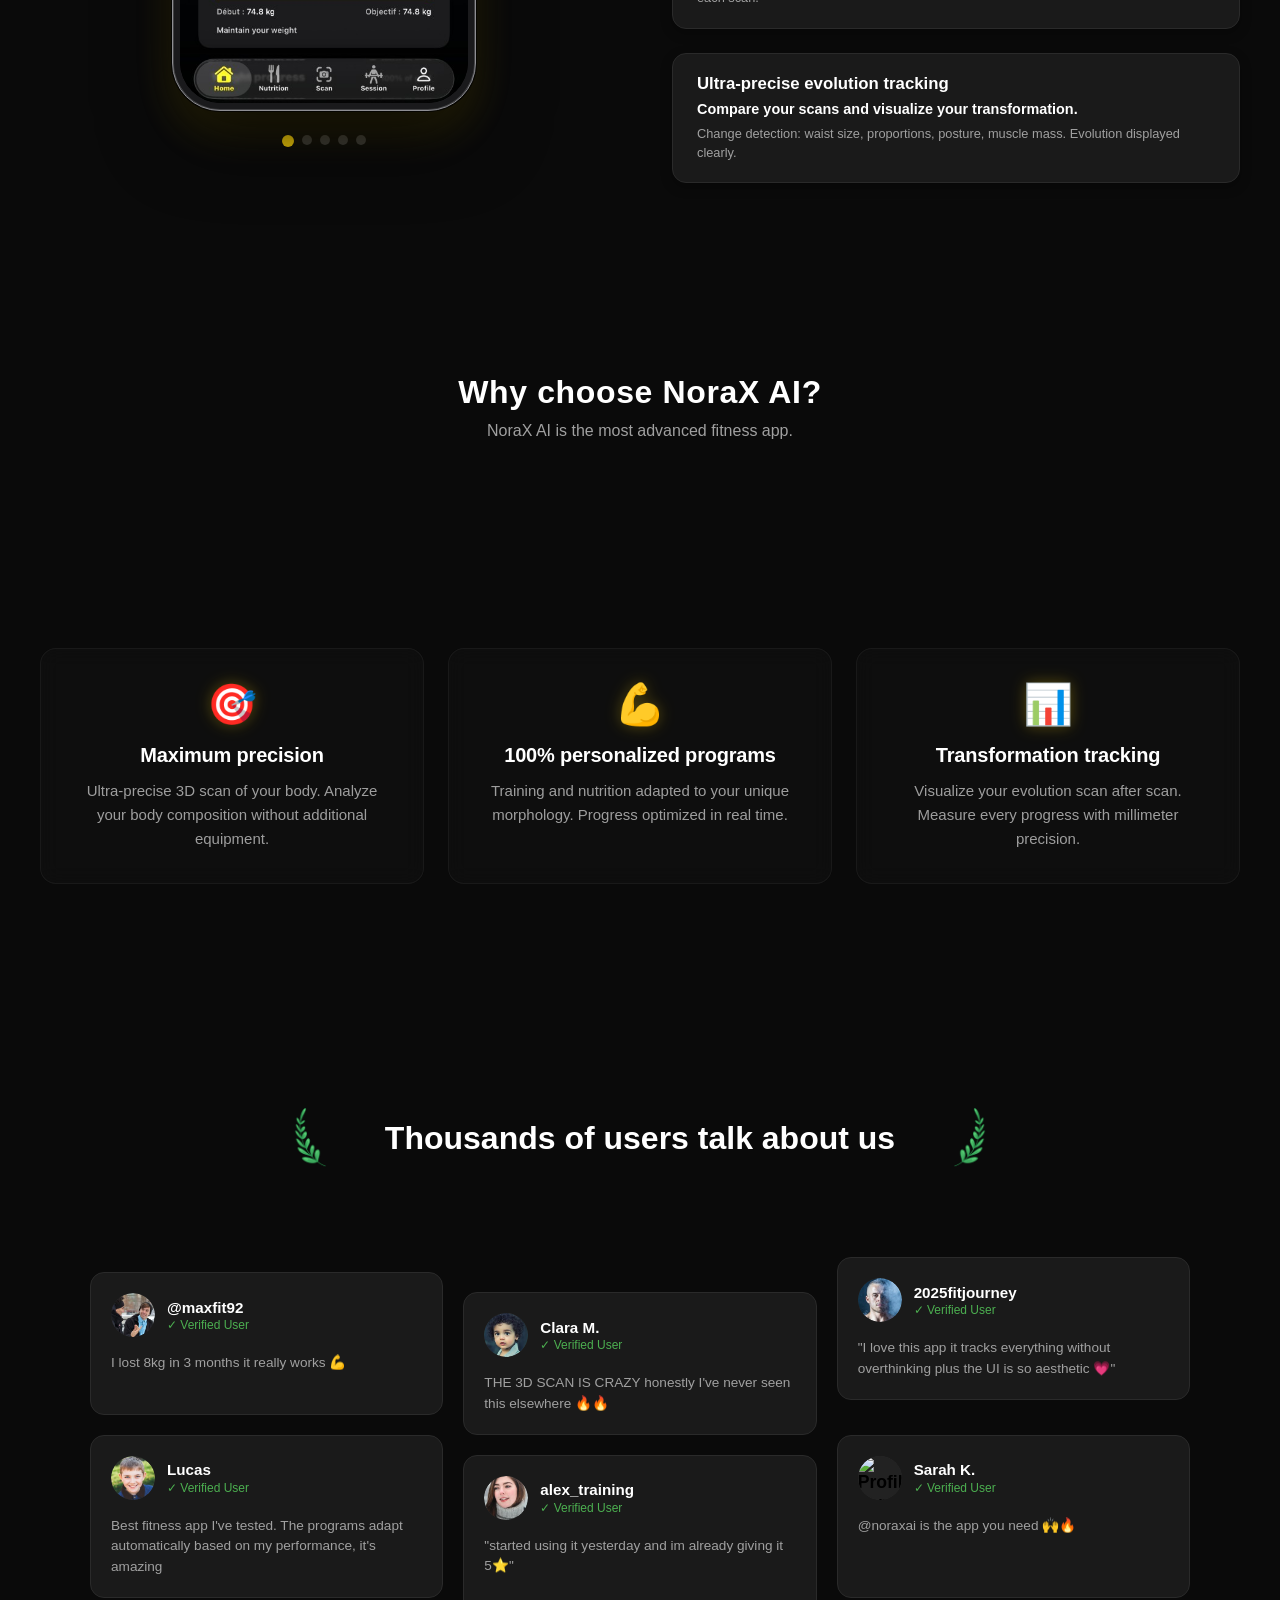
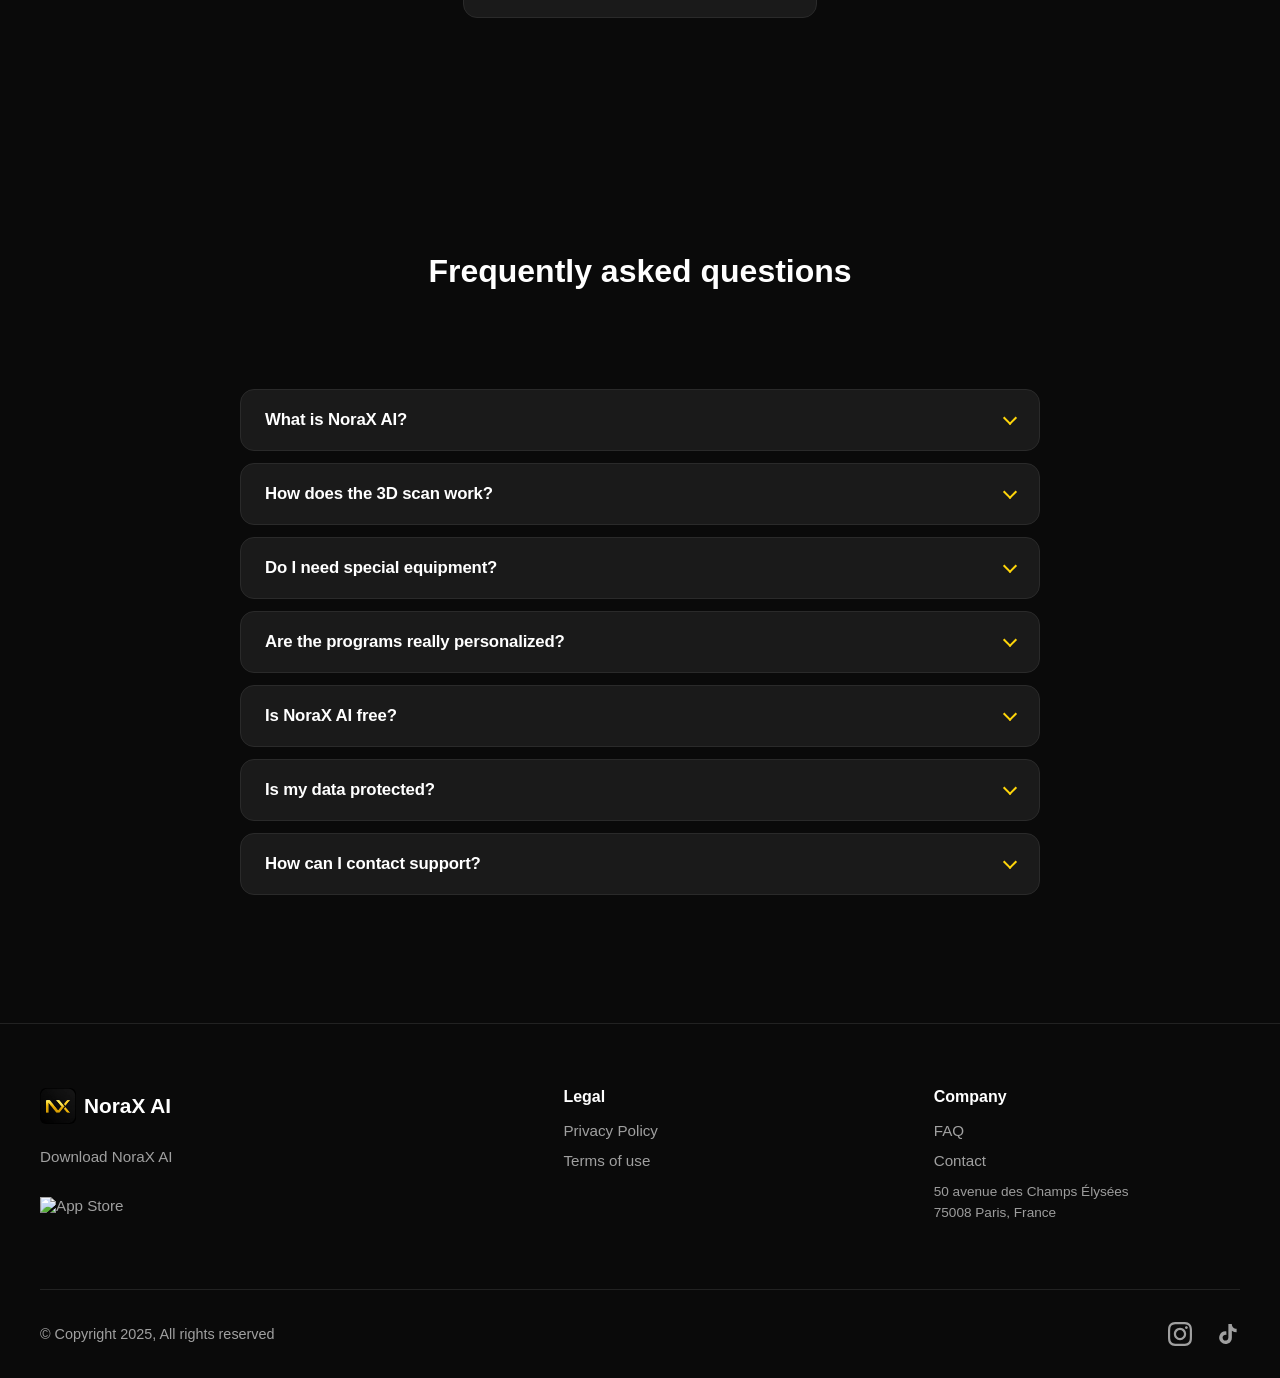
==== commit 595bc047: "Rename brand from NoraX to NoraX AI across the site. Co-authored-by: Cursor <cursoragent@cursor.com>" ====
--- a/index.html
+++ b/index.html
@@ -6,7 +6,7 @@
     <link rel="icon" type="image/png" sizes="16x16" href="favicon-16.png">
     <meta charset="UTF-8">
     <meta name="viewport" content="width=device-width, initial-scale=1.0, maximum-scale=1.0, user-scalable=no">
-    <title data-lang-fr="NoraX - Votre transformation commence avec un simple scan" data-lang-en="NoraX - Your transformation starts with a simple scan" data-lang-es="NoraX - Tu transformación comienza con un simple escaneo" data-lang-it="NoraX - La tua trasformazione inizia con una semplice scansione">NoraX - Votre transformation commence avec un simple scan</title>
+    <title data-lang-fr="NoraX AI - Votre transformation commence avec un simple scan" data-lang-en="NoraX AI - Your transformation starts with a simple scan" data-lang-es="NoraX AI - Tu transformación comienza con un simple escaneo" data-lang-it="NoraX AI - La tua trasformazione inizia con una semplice scansione">NoraX AI - Votre transformation commence avec un simple scan</title>
     
     <!-- Preload Critical Assets -->
     <link rel="preload" href="styles.v3.css?v=1788662300" as="style">
@@ -20,7 +20,7 @@
     <link rel="apple-touch-icon" href="logo-192.png">
     
     <!-- SEO Meta Tags -->
-    <meta name="description" content="NoraX analyse votre corps grâce à l'IA et génère un plan d'entraînement 100% personnalisé. Transformation fitness intelligente." data-lang-fr="NoraX analyse votre corps grâce à l'IA et génère un plan d'entraînement 100% personnalisé. Transformation fitness intelligente." data-lang-en="NoraX analyzes your body with AI and generates a 100% personalized training plan. Smart fitness transformation." data-lang-es="NoraX analiza tu cuerpo con IA y genera un plan de entrenamiento 100% personalizado. Transformación fitness intelligente." data-lang-it="NoraX analizza il tuo corpo con l'IA e genera un piano di allenamento 100% personalizzato. Trasformazione fitness intelligente.">
+    <meta name="description" content="NoraX AI analyse votre corps grâce à l'IA et génère un plan d'entraînement 100% personnalisé. Transformation fitness intelligente." data-lang-fr="NoraX AI analyse votre corps grâce à l'IA et génère un plan d'entraînement 100% personnalisé. Transformation fitness intelligente." data-lang-en="NoraX AI analyzes your body with AI and generates a 100% personalized training plan. Smart fitness transformation." data-lang-es="NoraX AI analiza tu cuerpo con IA y genera un plan de entrenamiento 100% personalizado. Transformación fitness intelligente." data-lang-it="NoraX AI analizza il tuo corpo con l'IA e genera un piano di allenamento 100% personalizzato. Trasformazione fitness intelligente.">
     <meta name="keywords" content="fitness, IA, scan corporel, entraînement personnalisé, nutrition, transformation">
     
     <link rel="stylesheet" href="styles.v3.css?v=1788662300">
@@ -48,7 +48,7 @@
     <header>
         <nav class="navbar">
             <a href="/" class="logo">
-                <img src="logo.png" alt="NoraX Logo" class="logo-img" loading="eager">
+                <img src="logo.png" alt="NoraX AI Logo" class="logo-img" loading="eager">
                 <span>Nora<span class="gold-x">X</span></span>
             </a>
             <ul class="nav-links">
@@ -107,8 +107,8 @@
                 <h1 data-lang-fr="Découvrez Nora<span class='gold-x'>X</span>" data-lang-en="Discover Nora<span class='gold-x'>X</span>" data-lang-es="Descubre Nora<span class='gold-x'>X</span>" data-lang-it="Scopri Nora<span class='gold-x'>X</span>">Découvrez Nora<span class="gold-x">X</span></h1>
                 <h2 data-lang-fr="Votre transformation commence<br>avec un simple scan" data-lang-en="Your transformation starts<br>with a simple scan" data-lang-es="Tu transformación comienza<br>con un simple escaneo" data-lang-it="La tua trasformazione inizia<br>con una semplice scansione"><span class="hero-subtitle-text">Votre transformation commence<br>avec un simple scan</span></h2>
                 
-                <p class="description" data-lang-fr="NoraX analyse votre corps grâce à un scan vidéo alimenté par l'IA. En quelques secondes, notre technologie mesure votre morphologie, détecte vos points forts, vos zones à améliorer, et génère un plan d'entraînement et de nutrition 100% personnalisé, optimisé pour votre progression." data-lang-en="NoraX analyzes your body through an AI-powered video scan. In seconds, our technology measures your morphology, detects your strengths, areas to improve, and generates a 100% personalized training and nutrition plan, optimized for your progress." data-lang-es="NoraX analiza tu cuerpo mediante un escaneo de video impulsado por IA. En segundos, nuestra tecnología mide tu morfología, detecta tus puntos fuertes, áreas a mejorar y genera un plan de entrenamiento y nutrición 100% personalizado, optimizado para tu progreso." data-lang-it="NoraX analizza il tuo corpo tramite una scansione video alimentata dall'IA. In pochi secondi, la nostra tecnologia misura la tua morfologia, rileva i tuoi punti di forza, le aree da migliorare e genera un piano di allenamento e nutrizione 100% personalizzato, ottimizzato per il tuo progresso.">
-                    NoraX analyse votre corps grâce à un scan vidéo alimenté par l'IA.
+                <p class="description" data-lang-fr="NoraX AI analyse votre corps grâce à un scan vidéo alimenté par l'IA. En quelques secondes, notre technologie mesure votre morphologie, détecte vos points forts, vos zones à améliorer, et génère un plan d'entraînement et de nutrition 100% personnalisé, optimisé pour votre progression." data-lang-en="NoraX AI analyzes your body through an AI-powered video scan. In seconds, our technology measures your morphology, detects your strengths, areas to improve, and generates a 100% personalized training and nutrition plan, optimized for your progress." data-lang-es="NoraX AI analiza tu cuerpo mediante un escaneo de video impulsado por IA. En segundos, nuestra tecnología mide tu morfología, detecta tus puntos fuertes, áreas a mejorar y genera un plan de entrenamiento y nutrición 100% personalizado, optimizado para tu progreso." data-lang-it="NoraX AI analizza il tuo corpo tramite una scansione video alimentata dall'IA. In pochi secondi, la nostra tecnologia misura la tua morfologia, rileva i tuoi punti di forza, le aree da migliorare e genera un piano di allenamento e nutrizione 100% personalizzato, ottimizzato per il tuo progresso.">
+                    NoraX AI analyse votre corps grâce à un scan vidéo alimenté par l'IA.
                     En quelques secondes, notre technologie mesure votre morphologie, détecte vos points forts, vos zones à améliorer, et génère un plan d'entraînement et de nutrition 100% personnalisé, optimisé pour votre progression.
                 </p>
                 
@@ -130,7 +130,7 @@
                     sizes="(max-width: 768px) 100vw, (max-width: 1280px) 94vw, 1240px"
                     width="3840"
                     height="2560"
-                    alt="NoraX transforme un scan corporel en séance personnalisée"
+                    alt="NoraX AI transforme un scan corporel en séance personnalisée"
                     class="norax-hero-image"
                     id="heroLangImage"
                     decoding="async"
@@ -147,9 +147,9 @@
                         var img = document.getElementById('heroLangImage');
                         if (!img || lang === 'fr') return;
                         var sources = {
-                            en: { src: 'images/hero-norax-en.png?v=1788697200', alt: 'NoraX turns a body scan into a personalized workout' },
-                            es: { src: 'images/hero-norax-es.png?v=1788697200', alt: 'NoraX convierte un escaneo corporal en un entrenamiento personalizado' },
-                            it: { src: 'images/hero-norax-it.png?v=1788697200', alt: 'NoraX trasforma una scansione corporea in un allenamento personalizzato' }
+                            en: { src: 'images/hero-norax-en.png?v=1788697200', alt: 'NoraX AI turns a body scan into a personalized workout' },
+                            es: { src: 'images/hero-norax-es.png?v=1788697200', alt: 'NoraX AI convierte un escaneo corporal en un entrenamiento personalizado' },
+                            it: { src: 'images/hero-norax-it.png?v=1788697200', alt: 'NoraX AI trasforma una scansione corporea in un allenamento personalizzato' }
                         };
                         var asset = sources[lang];
                         if (!asset) return;
@@ -164,7 +164,7 @@
 
     <!-- Features Section -->
     <section class="features fade-in-section" id="features">
-        <h2 data-lang-fr="Que propose NoraX ?" data-lang-en="What does NoraX offer?" data-lang-es="¿Qué ofrece NoraX?" data-lang-it="Cosa offre NoraX?">Que propose NoraX ?</h2>
+        <h2 data-lang-fr="Que propose NoraX AI ?" data-lang-en="What does NoraX AI offer?" data-lang-es="¿Qué ofrece NoraX AI?" data-lang-it="Cosa offre NoraX AI?">Que propose NoraX AI ?</h2>
         <div class="features-container">
             <!-- iPhone Mockup (Sticky Left) — même cadran que le hero -->
             <div class="phone-mockup-sticky fade-in-up">
@@ -172,7 +172,7 @@
                     <div class="phone-mockup-wrapper">
                         <div class="dynamic-island" aria-hidden="true"></div>
                         <div class="phone-screen">
-                            <img id="storyImage" src="images/app/01-accueil.jpg?v=1788695000" alt="Accueil NoraX" class="phone-screenshot loaded">
+                            <img id="storyImage" src="images/app/01-accueil.jpg?v=1788695000" alt="Accueil NoraX AI" class="phone-screenshot loaded">
                             <script>
                                 (function() {
                                     var lang = 'fr';
@@ -186,7 +186,7 @@
                                     var img = document.getElementById('storyImage');
                                     if (!img) return;
                                     img.src = 'images/app/01-accueil-' + imageLang + '.jpg?v=1788695000';
-                                    img.alt = lang === 'es' ? 'Inicio NoraX' : lang === 'it' ? 'Home NoraX' : 'NoraX Home';
+                                    img.alt = lang === 'es' ? 'Inicio NoraX AI' : lang === 'it' ? 'Home NoraX AI' : 'NoraX AI Home';
                                 })();
                             </script>
                         </div>
@@ -216,7 +216,7 @@
                 </div>
 
                 <div class="feature-card-block fade-in-up" style="transition-delay: 0.25s;">
-                    <h3 data-lang-fr="Le Scan NoraX" data-lang-en="The NoraX Scan" data-lang-es="El escaneo NoraX" data-lang-it="La scansione NoraX">Le Scan NoraX</h3>
+                    <h3 data-lang-fr="Le Scan NoraX AI" data-lang-en="The NoraX AI Scan" data-lang-es="El escaneo NoraX AI" data-lang-it="La scansione NoraX AI">Le Scan NoraX AI</h3>
                     <p class="subtitle" data-lang-fr="Scan 3D instantané, simple et sécurisé." data-lang-en="Instant 3D scan, simple and secure." data-lang-es="Escaneo 3D instantáneo, simple y seguro." data-lang-it="Scansione 3D istantanea, semplice e sicura.">Scan 3D instantané, simple et sécurisé.</p>
                     <p data-lang-fr="Votre corps scanné en 3D. Analyse IA instantanée. Aucun équipement, juste votre téléphone." data-lang-en="Your body scanned in 3D. Instant AI analysis. No equipment, just your phone." data-lang-es="Tu cuerpo escaneado en 3D. Análisis IA instantáneo. Sin equipo, solo tu teléfono." data-lang-it="Il tuo corpo scansionato in 3D. Analisi IA istantanea. Nessuna attrezzatura, solo il tuo telefono.">Votre corps scanné en 3D. Analyse IA instantanée. Aucun équipement, juste votre téléphone.</p>
                 </div>
@@ -239,8 +239,8 @@
     <!-- Why Choose Section -->
     <section class="why-choose fade-in-section" id="about">
         <div class="why-choose-content">
-            <h2 data-lang-fr="Pourquoi choisir NoraX ?" data-lang-en="Why choose NoraX?" data-lang-es="¿Por qué elegir NoraX?" data-lang-it="Perché scegliere NoraX?">Pourquoi choisir NoraX ?</h2>
-            <p class="why-subtitle" data-lang-fr="NoraX est l'application fitness la plus avancée." data-lang-en="NoraX is the most advanced fitness app." data-lang-es="NoraX es la aplicación fitness más avanzada." data-lang-it="NoraX è l'app fitness più avanzata.">NoraX est l'application fitness la plus avancée.</p>
+            <h2 data-lang-fr="Pourquoi choisir NoraX AI ?" data-lang-en="Why choose NoraX AI?" data-lang-es="¿Por qué elegir NoraX AI?" data-lang-it="Perché scegliere NoraX AI?">Pourquoi choisir NoraX AI ?</h2>
+            <p class="why-subtitle" data-lang-fr="NoraX AI est l'application fitness la plus avancée." data-lang-en="NoraX AI is the most advanced fitness app." data-lang-es="NoraX AI es la aplicación fitness más avanzada." data-lang-it="NoraX AI è l'app fitness più avanzata.">NoraX AI est l'application fitness la plus avancée.</p>
             
             <div class="why-grid">
                 <div class="why-card fade-in-up" style="transition-delay: 0.1s;">
@@ -435,10 +435,10 @@
         <div class="footer-content">
             <div class="footer-section footer-brand">
                 <div class="footer-logo">
-                    <img src="logo.png" alt="NoraX Logo" class="footer-logo-img" loading="lazy">
-                    <span>NoraX</span>
-                </div>
-                <p class="footer-tagline" data-lang-fr="Télécharger NoraX" data-lang-en="Download NoraX" data-lang-es="Descargar NoraX" data-lang-it="Scarica NoraX">Télécharger NoraX</p>
+                    <img src="logo.png" alt="NoraX AI Logo" class="footer-logo-img" loading="lazy">
+                    <span>NoraX AI</span>
+                </div>
+                <p class="footer-tagline" data-lang-fr="Télécharger NoraX AI" data-lang-en="Download NoraX AI" data-lang-es="Descargar NoraX AI" data-lang-it="Scarica NoraX AI">Télécharger NoraX AI</p>
                 <div class="footer-store-badges">
                     <a href="https://apps.apple.com/fr/app/norax-ai/id6776386015" class="footer-app-store">
                         <img src="https://tools.applemediaservices.com/api/badges/download-on-the-app-store/black/en-us?size=250x83" alt="App Store" loading="lazy">
@@ -596,22 +596,22 @@
             fr: {
                 src: 'images/hero-norax-2560.png',
                 srcset: 'images/hero-norax-1920.png 1920w, images/hero-norax-2560.png 2560w, images/hero-norax-3840.png 3840w',
-                alt: 'NoraX transforme un scan corporel en séance personnalisée'
+                alt: 'NoraX AI transforme un scan corporel en séance personnalisée'
             },
             en: {
                 src: 'images/hero-norax-en.png?v=1788697200',
                 srcset: '',
-                alt: 'NoraX turns a body scan into a personalized workout'
+                alt: 'NoraX AI turns a body scan into a personalized workout'
             },
             es: {
                 src: 'images/hero-norax-es.png?v=1788697200',
                 srcset: '',
-                alt: 'NoraX convierte un escaneo corporal en un entrenamiento personalizado'
+                alt: 'NoraX AI convierte un escaneo corporal en un entrenamiento personalizado'
             },
             it: {
                 src: 'images/hero-norax-it.png?v=1788697200',
                 srcset: '',
-                alt: 'NoraX trasforma una scansione corporea in un allenamento personalizzato'
+                alt: 'NoraX AI trasforma una scansione corporea in un allenamento personalizzato'
             }
         };
 
@@ -639,23 +639,23 @@
         const storyScreens = [
             {
                 file: '01-accueil.jpg',
-                alts: { fr: 'Accueil NoraX', en: 'NoraX Home', es: 'Inicio NoraX', it: 'Home NoraX' }
+                alts: { fr: 'Accueil NoraX AI', en: 'NoraX AI Home', es: 'Inicio NoraX AI', it: 'Home NoraX AI' }
             },
             {
                 file: '02-nutrition.jpg',
-                alts: { fr: 'Nutrition NoraX', en: 'NoraX Nutrition', es: 'Nutrición NoraX', it: 'Nutrizione NoraX' }
+                alts: { fr: 'Nutrition NoraX AI', en: 'NoraX AI Nutrition', es: 'Nutrición NoraX AI', it: 'Nutrizione NoraX AI' }
             },
             {
                 file: '03-scan.jpg',
-                alts: { fr: 'Scan NoraX', en: 'NoraX Scan', es: 'Escaneo NoraX', it: 'Scansione NoraX' }
+                alts: { fr: 'Scan NoraX AI', en: 'NoraX AI Scan', es: 'Escaneo NoraX AI', it: 'Scansione NoraX AI' }
             },
             {
                 file: '04-seance.jpg',
-                alts: { fr: 'Séance NoraX', en: 'NoraX Session', es: 'Sesión NoraX', it: 'Allenamento NoraX' }
+                alts: { fr: 'Séance NoraX AI', en: 'NoraX AI Session', es: 'Sesión NoraX AI', it: 'Allenamento NoraX AI' }
             },
             {
                 file: '05-profil.jpg',
-                alts: { fr: 'Profil NoraX', en: 'NoraX Profile', es: 'Perfil NoraX', it: 'Profilo NoraX' }
+                alts: { fr: 'Profil NoraX AI', en: 'NoraX AI Profile', es: 'Perfil NoraX AI', it: 'Profilo NoraX AI' }
             }
         ];
         const storyImageVersion = '1788695000';
@@ -705,10 +705,10 @@
             
             // Update page title
             const titles = {
-                fr: 'NoraX - Votre transformation commence avec un simple scan',
-                en: 'NoraX - Your transformation starts with a simple scan',
-                es: 'NoraX - Tu transformación comienza con un simple escaneo',
-                it: 'NoraX - La tua trasformazione inizia con una semplice scansione'
+                fr: 'NoraX AI - Votre transformation commence avec un simple scan',
+                en: 'NoraX AI - Your transformation starts with a simple scan',
+                es: 'NoraX AI - Tu transformación comienza con un simple escaneo',
+                it: 'NoraX AI - La tua trasformazione inizia con una semplice scansione'
             };
             document.title = titles[lang];
             
--- a/styles.v3.css
+++ b/styles.v3.css
@@ -508,7 +508,7 @@
     display: block;
 }
 
-/* NoraX hero montage */
+/* NoraX AI hero montage */
 .norax-hero-media {
     position: relative;
     width: 100%;
--- a/styles.v3.css
+++ b/styles.v3.css
@@ -508,7 +508,7 @@
     display: block;
 }
 
-/* NoraX hero montage */
+/* NoraX AI hero montage */
 .norax-hero-media {
     position: relative;
     width: 100%;
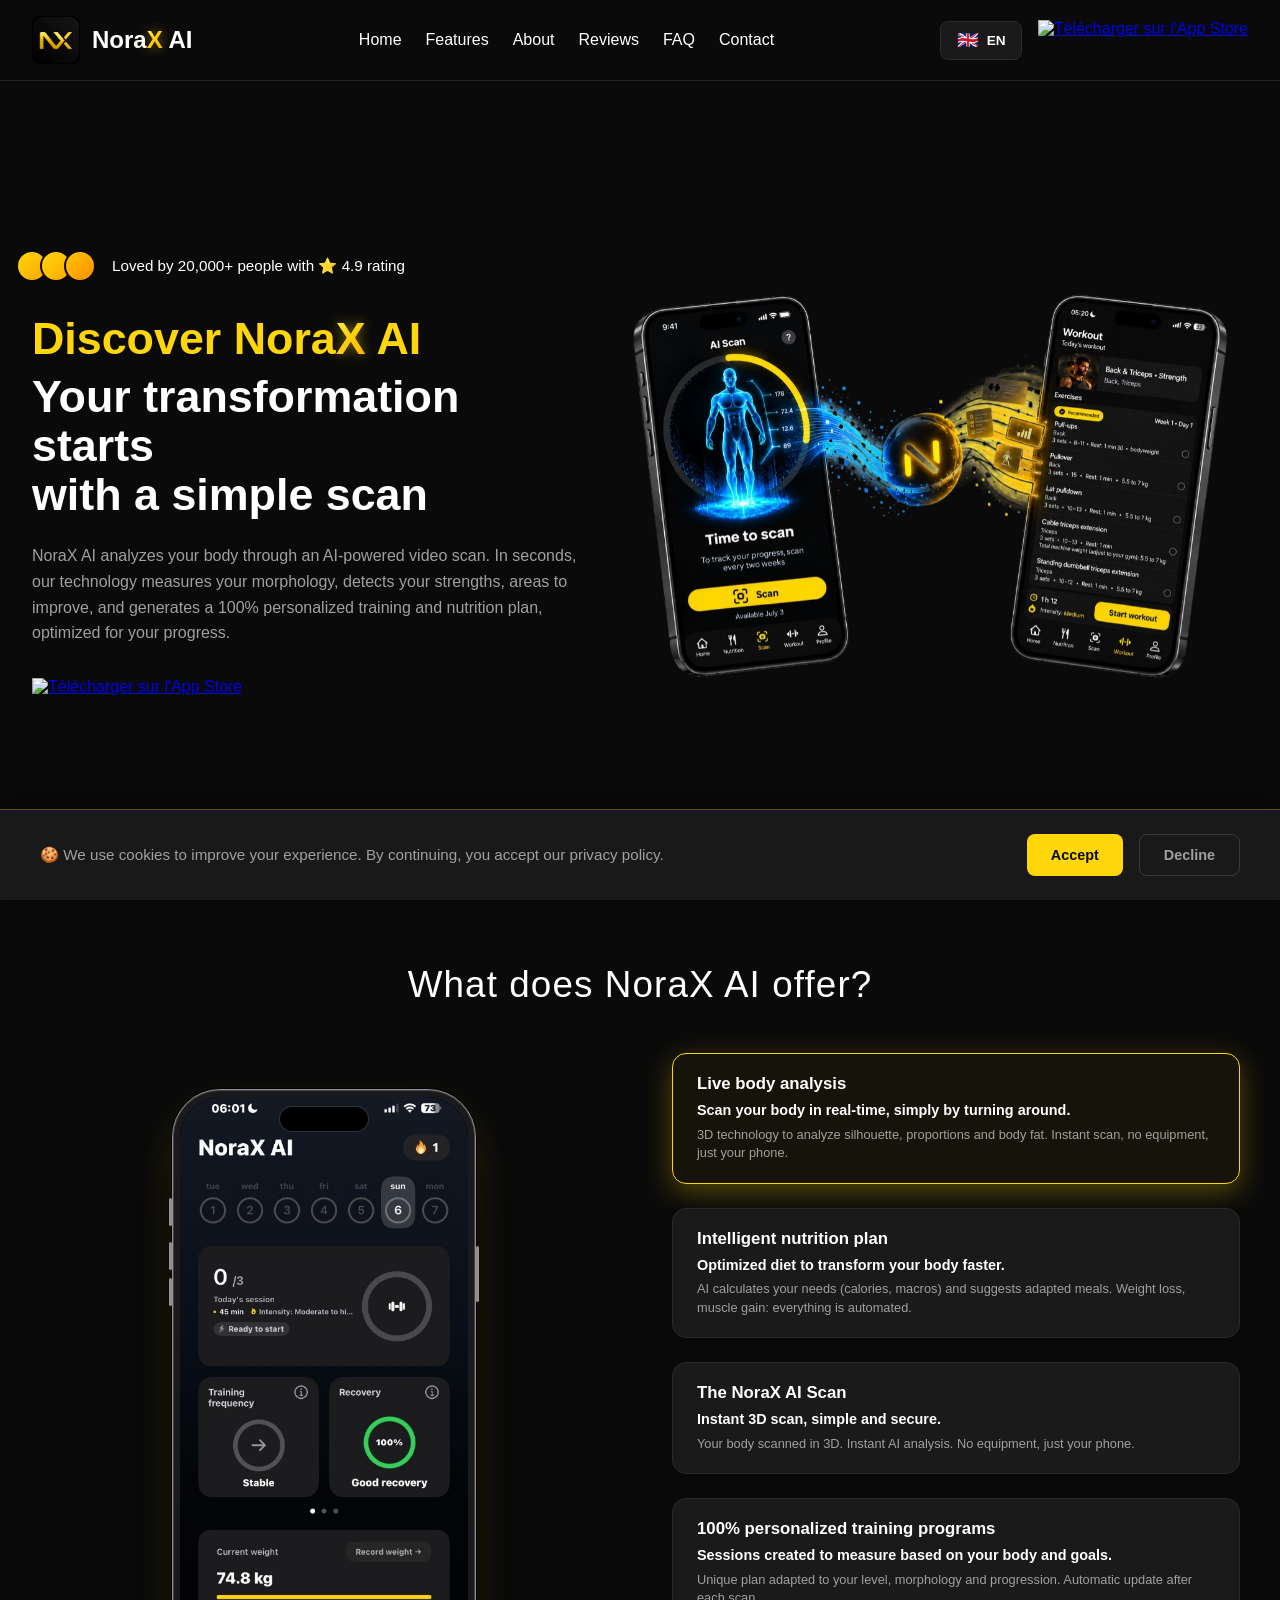
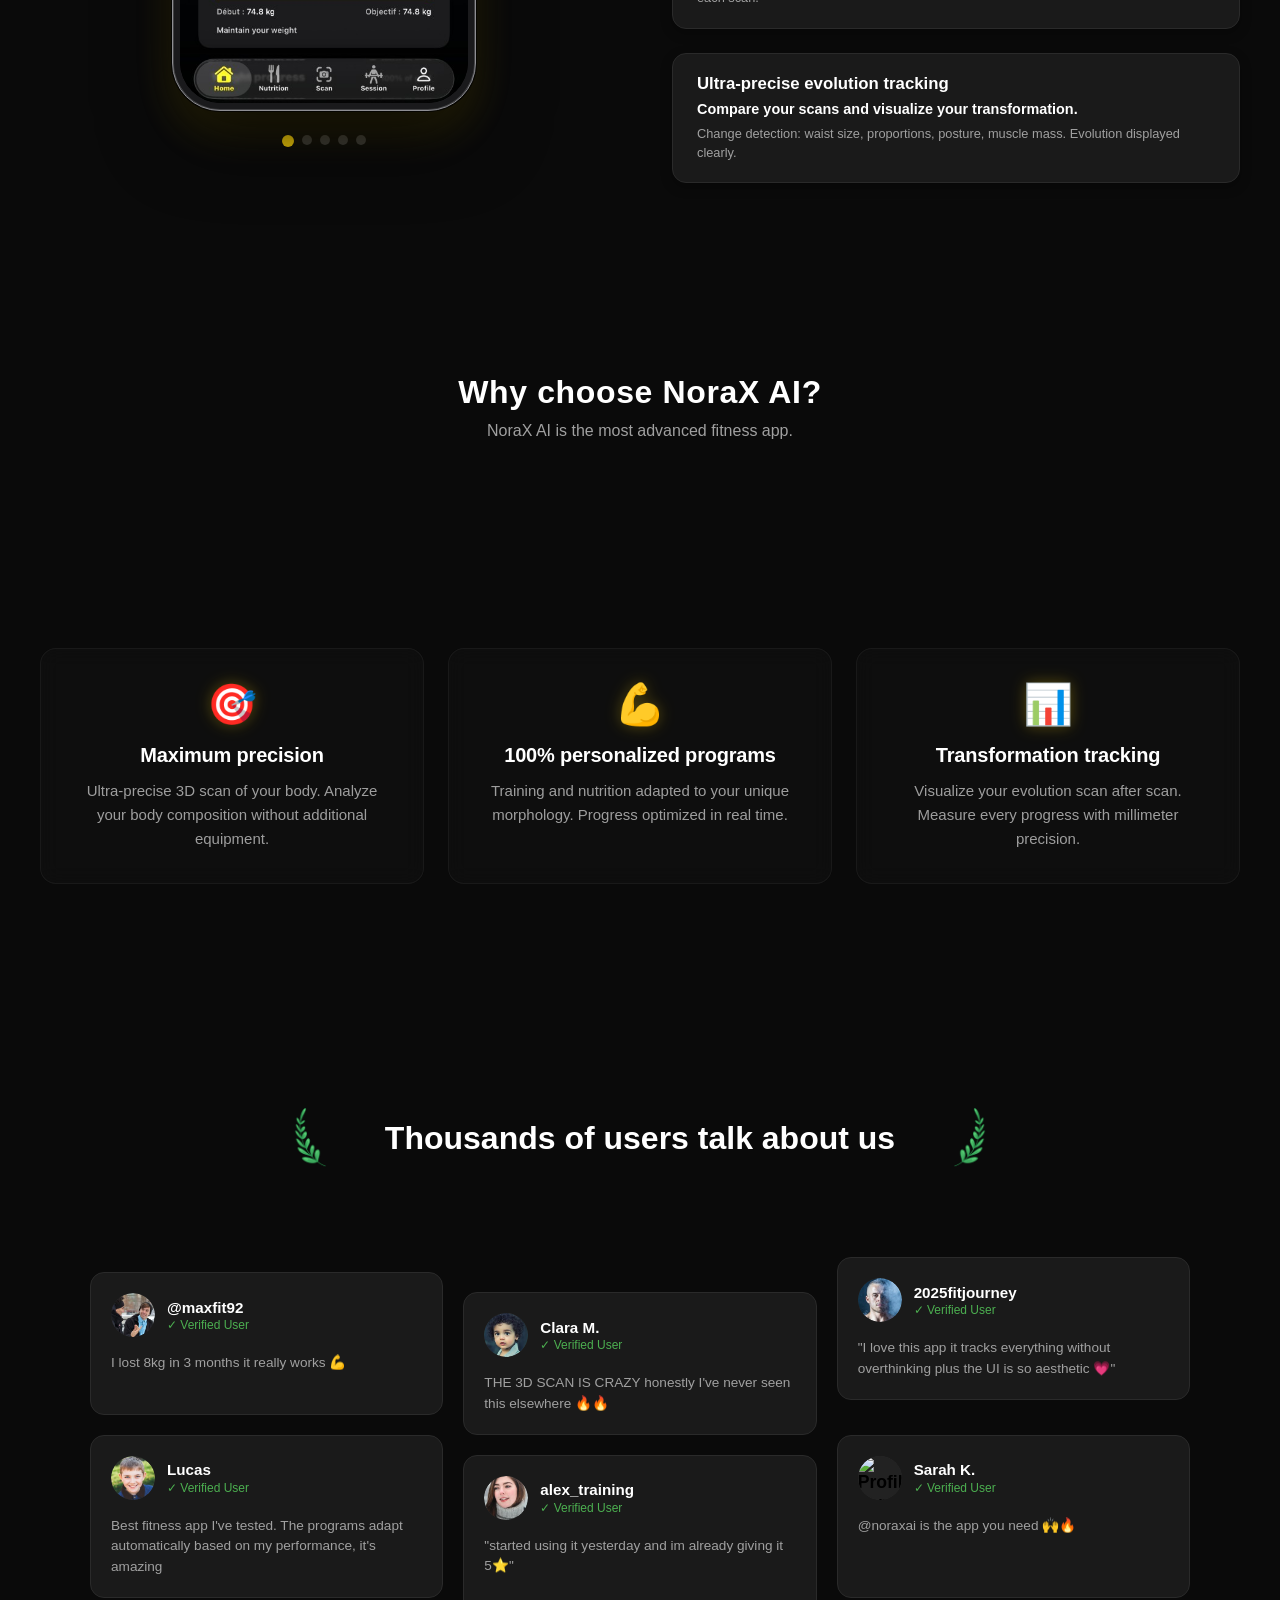
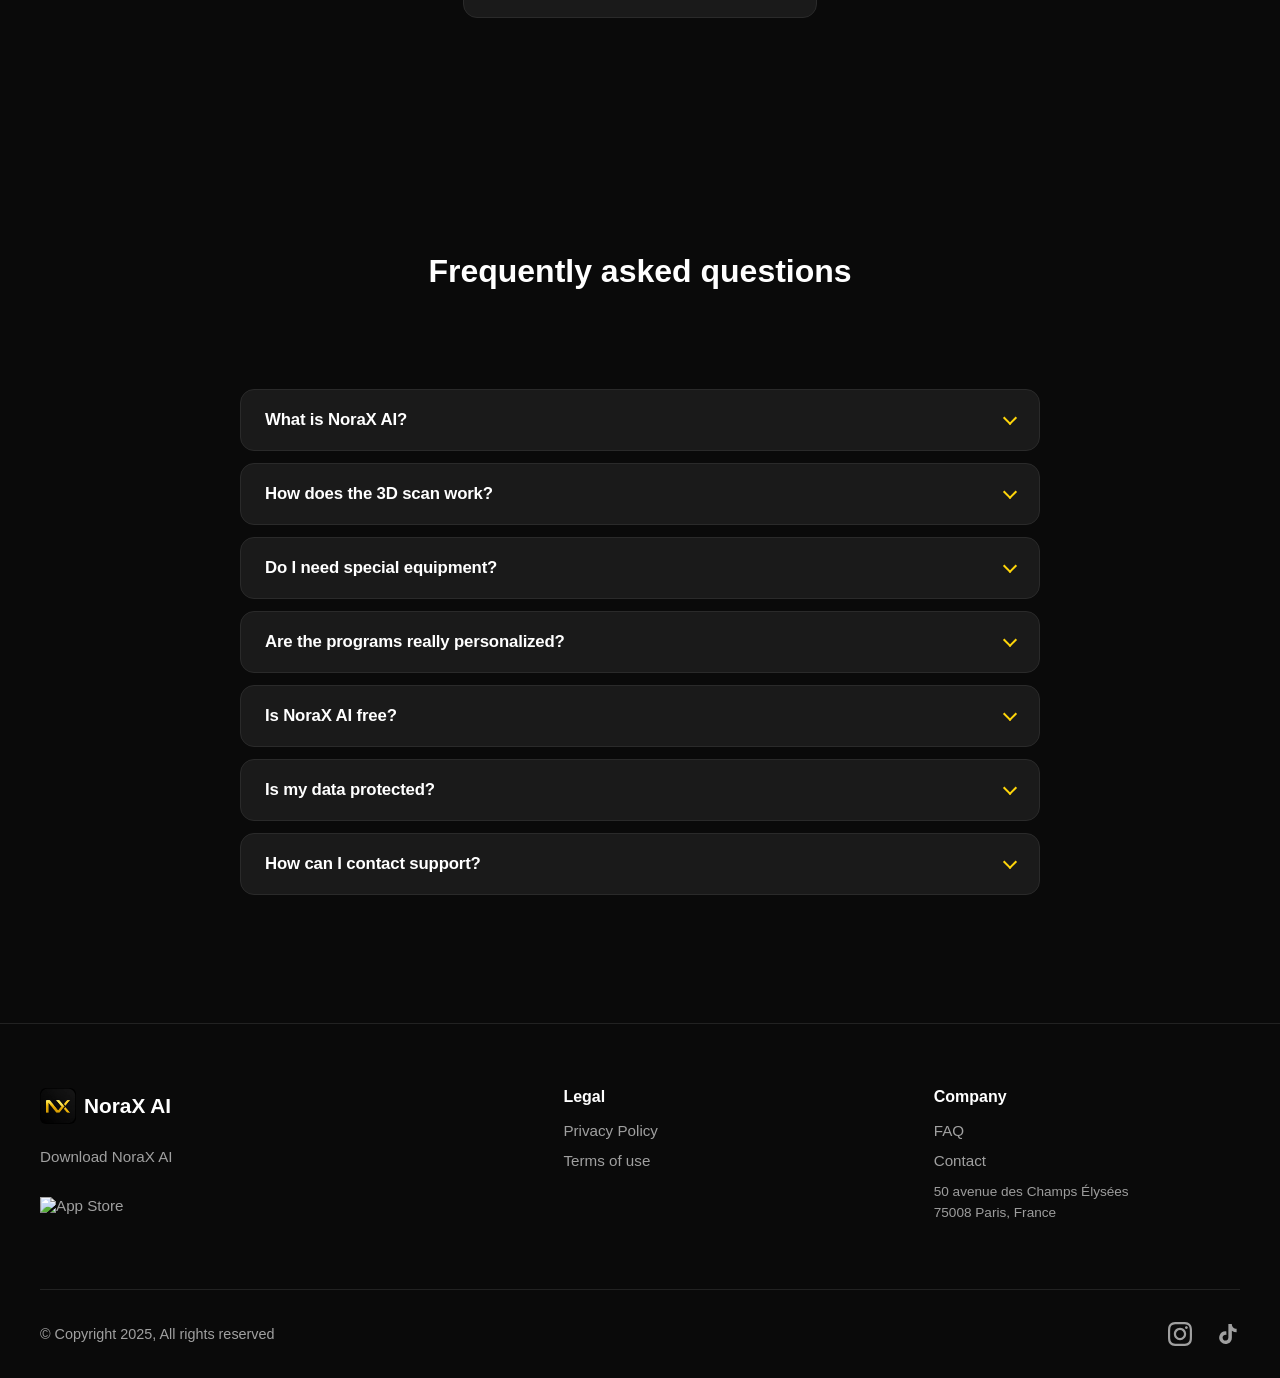
==== commit 14605b40: "Fix hero and logo brand marks that used split Nora/X markup. Co-authored-by: Cursor <cursoragent@cur" ====
--- a/index.html
+++ b/index.html
@@ -49,7 +49,7 @@
         <nav class="navbar">
             <a href="/" class="logo">
                 <img src="logo.png" alt="NoraX AI Logo" class="logo-img" loading="eager">
-                <span>Nora<span class="gold-x">X</span></span>
+                <span>Nora<span class="gold-x">X</span> AI</span>
             </a>
             <ul class="nav-links">
                 <li><a href="#home" data-lang-fr="Accueil" data-lang-en="Home" data-lang-es="Inicio" data-lang-it="Home">Accueil</a></li>
@@ -104,7 +104,7 @@
                     <span style="margin-left: 0;" data-lang-fr="Aimé par + 20 000 personnes avec ⭐ 4.9 de note" data-lang-en="Loved by 20,000+ people with ⭐ 4.9 rating" data-lang-es="Amado por más de 20 000 personas con ⭐ 4.9 de calificación" data-lang-it="Amato da oltre 20.000 persone con ⭐ 4.9 di valutazione">Aimé par + 20 000 personnes avec ⭐ 4.9 de note</span>
                 </div>
                 
-                <h1 data-lang-fr="Découvrez Nora<span class='gold-x'>X</span>" data-lang-en="Discover Nora<span class='gold-x'>X</span>" data-lang-es="Descubre Nora<span class='gold-x'>X</span>" data-lang-it="Scopri Nora<span class='gold-x'>X</span>">Découvrez Nora<span class="gold-x">X</span></h1>
+                <h1 data-lang-fr="Découvrez Nora<span class='gold-x'>X</span> AI" data-lang-en="Discover Nora<span class='gold-x'>X</span> AI" data-lang-es="Descubre Nora<span class='gold-x'>X</span> AI" data-lang-it="Scopri Nora<span class='gold-x'>X</span> AI">Découvrez Nora<span class="gold-x">X</span> AI</h1>
                 <h2 data-lang-fr="Votre transformation commence<br>avec un simple scan" data-lang-en="Your transformation starts<br>with a simple scan" data-lang-es="Tu transformación comienza<br>con un simple escaneo" data-lang-it="La tua trasformazione inizia<br>con una semplice scansione"><span class="hero-subtitle-text">Votre transformation commence<br>avec un simple scan</span></h2>
                 
                 <p class="description" data-lang-fr="NoraX AI analyse votre corps grâce à un scan vidéo alimenté par l'IA. En quelques secondes, notre technologie mesure votre morphologie, détecte vos points forts, vos zones à améliorer, et génère un plan d'entraînement et de nutrition 100% personnalisé, optimisé pour votre progression." data-lang-en="NoraX AI analyzes your body through an AI-powered video scan. In seconds, our technology measures your morphology, detects your strengths, areas to improve, and generates a 100% personalized training and nutrition plan, optimized for your progress." data-lang-es="NoraX AI analiza tu cuerpo mediante un escaneo de video impulsado por IA. En segundos, nuestra tecnología mide tu morfología, detecta tus puntos fuertes, áreas a mejorar y genera un plan de entrenamiento y nutrición 100% personalizado, optimizado para tu progreso." data-lang-it="NoraX AI analizza il tuo corpo tramite una scansione video alimentata dall'IA. In pochi secondi, la nostra tecnologia misura la tua morfologia, rileva i tuoi punti di forza, le aree da migliorare e genera un piano di allenamento e nutrizione 100% personalizzato, ottimizzato per il tuo progresso.">
